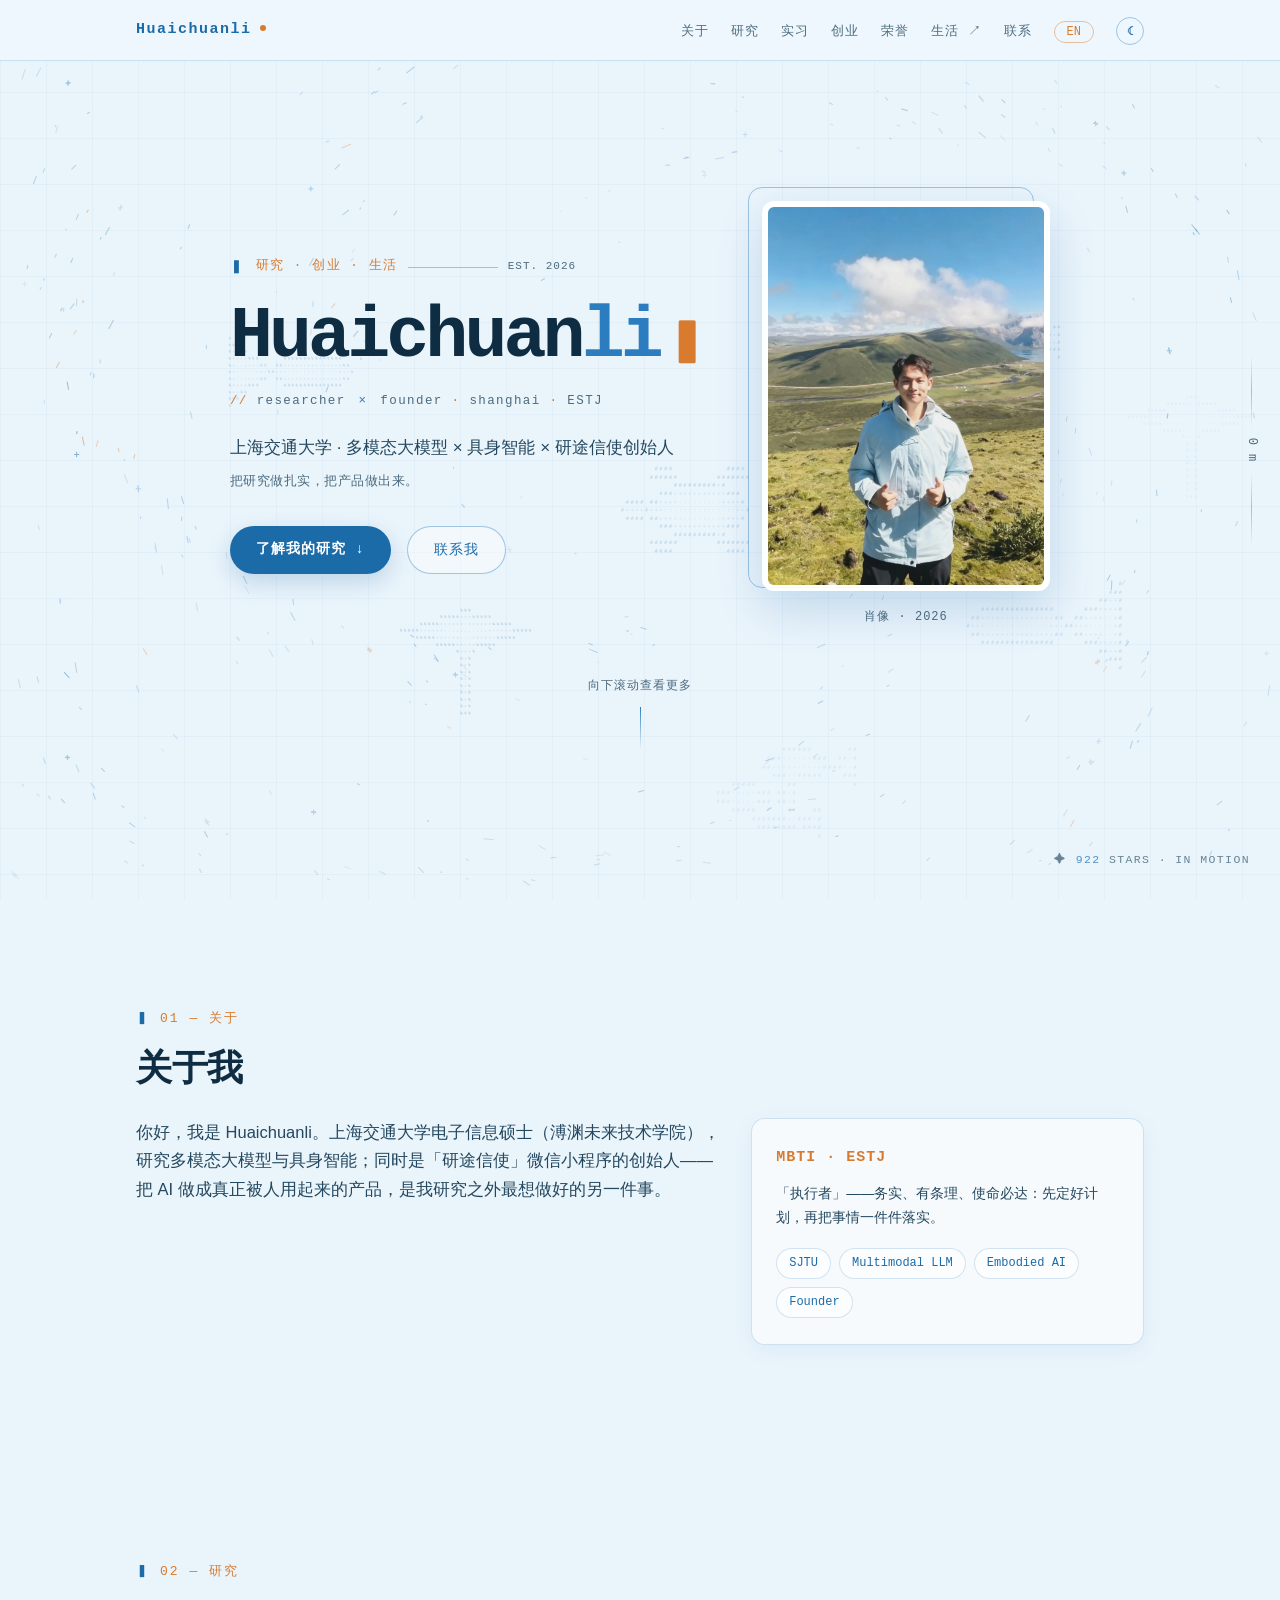
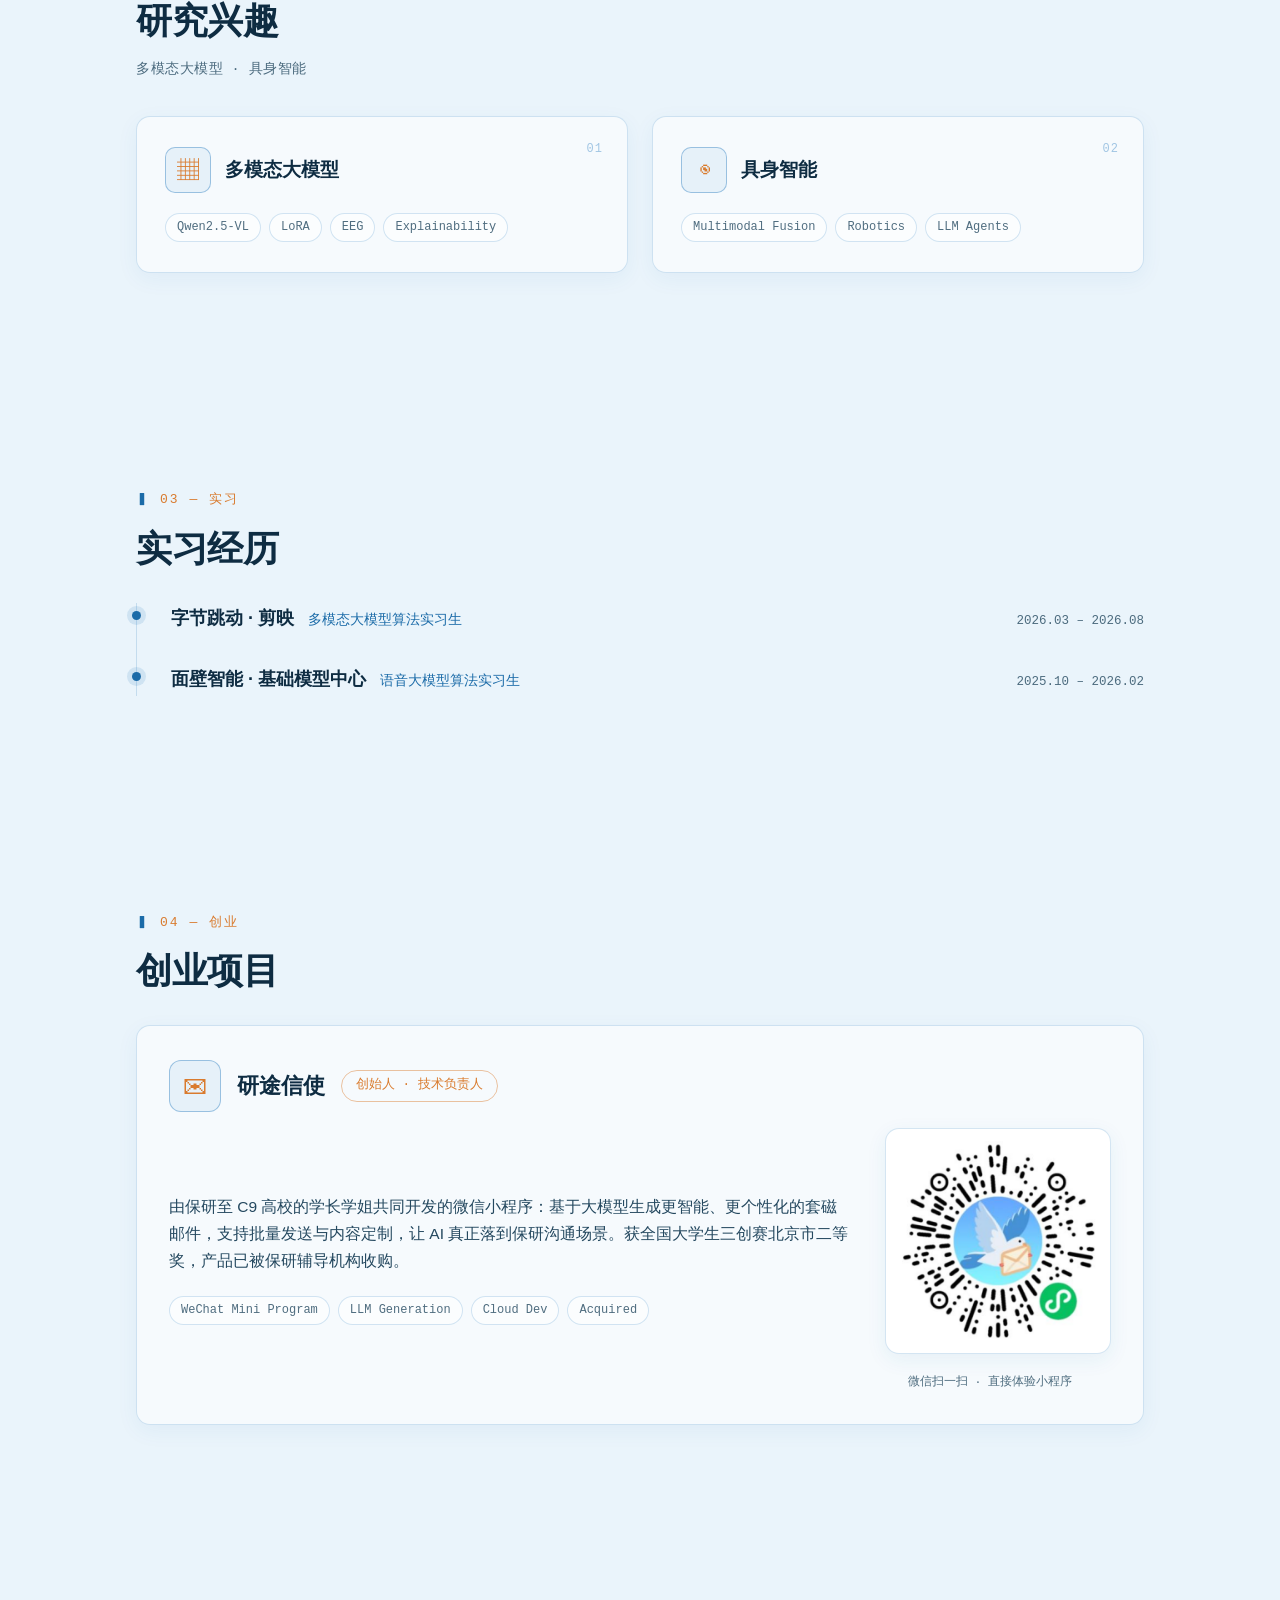
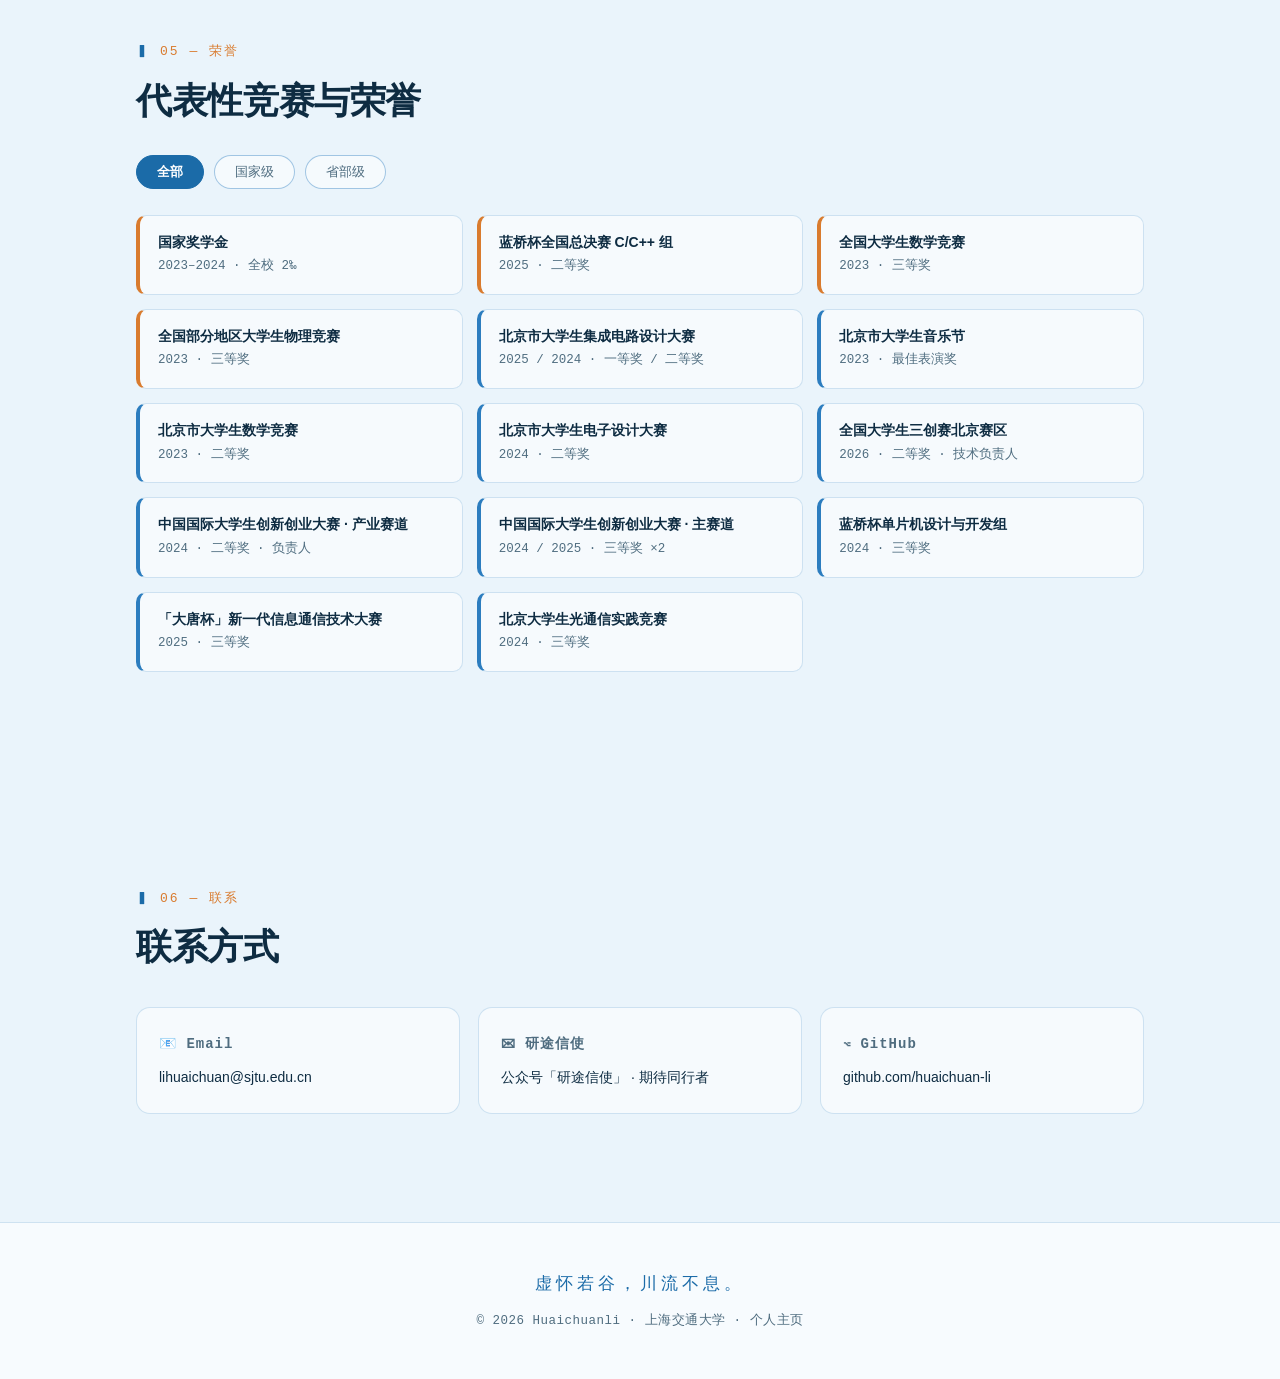
==== index.html @ 678f2fcc "研究兴趣精简、加入研途信使小程序码、移除校三好学生" ====
<!DOCTYPE html>
<html lang="zh-CN">
<head>
<meta charset="UTF-8">
<meta name="viewport" content="width=device-width, initial-scale=1.0">
<title>Huaichuanli · 个人主页</title>
<meta name="description" content="Huaichuanli · 上海交通大学多模态大模型方向研究生 · 具身智能 · 「研途信使」创始人">
<link rel="icon" href="assets/favicon.svg" type="image/svg+xml">
<meta property="og:type" content="profile">
<meta property="og:title" content="Huaichuanli · Personal Homepage">
<meta property="og:description" content="SJTU · Multimodal LLM × Embodied Intelligence × Founder of Yantu Messenger">
<meta property="og:image" content="https://huaichuan-li.github.io/assets/portrait.jpg">
<meta name="theme-color" content="#EAF4FB" id="themeColor">
<link rel="stylesheet" href="css/style.css">
<script>
document.documentElement.classList.add("js");
/* 兜底：若动画脚本 3s 内未就绪，解除隐藏，保证内容始终可达 */
setTimeout(function () {
  if (!window.__SIGNAL_DEEP_READY) document.documentElement.classList.remove("js");
}, 3000);
</script>
</head>
<body class="sea">
<script>try{if(localStorage.getItem("lemon-sky")==="abyss"){document.body.classList.add("abyss");var m=document.getElementById("themeColor");if(m)m.content="#081624";}}catch(e){}</script>

<a class="skip-link" href="#main"><span class="zh">跳到主内容</span><span class="en">Skip to content</span></a>
<div class="sea-bg" aria-hidden="true"></div>
<div class="depth-meter" id="depthMeter" aria-hidden="true"><span class="dm-line"></span><span class="dm-val" id="depthVal">0 m</span><span class="dm-line"></span></div>

<nav class="nav" id="nav">
  <div class="nav-inner">
    <a href="#hero" class="nav-logo">Huaichuanli<span class="nav-dot"></span></a>
    <button class="nav-burger" id="navBurger" aria-label="菜单" aria-controls="navLinks" aria-expanded="false"><span></span><span></span><span></span></button>
    <ul class="nav-links" id="navLinks">
      <li><a href="#about"><span class="zh">关于</span><span class="en">about</span></a></li>
      <li><a href="#research"><span class="zh">研究</span><span class="en">research</span></a></li>
      <li><a href="#intern"><span class="zh">实习</span><span class="en">intern</span></a></li>
      <li><a href="#venture"><span class="zh">创业</span><span class="en">venture</span></a></li>
      <li><a href="#honors"><span class="zh">荣誉</span><span class="en">honors</span></a></li>
      <li><a href="life.html"><span class="zh">生活 ↗</span><span class="en">life ↗</span></a></li>
      <li><a href="#contact"><span class="zh">联系</span><span class="en">contact</span></a></li>
      <li><button class="lang-toggle" id="langToggle" aria-label="Switch to English" aria-pressed="false">EN</button></li>
      <li><button class="sky-toggle" id="skyToggle" aria-label="切换深色模式" aria-pressed="false">☾</button></li>
    </ul>
  </div>
</nav>

<header class="hero" id="hero">
  <div class="container hero-grid">
    <div class="hero-text">
      <p class="hero-label reveal"><span class="hl-mark">▍</span><span class="zh">研究 · 创业 · 生活</span><span class="en">Research · Venture · Life</span><span class="hl-rule"></span><span class="hl-id">EST. 2026</span></p>

      <h1 class="hero-name" aria-label="Huaichuanli">
        <span class="hn-ch" style="--i:0" aria-hidden="true">H</span><span class="hn-ch" style="--i:1" aria-hidden="true">u</span><span class="hn-ch" style="--i:2" aria-hidden="true">a</span><span class="hn-ch" style="--i:3" aria-hidden="true">i</span><span class="hn-ch" style="--i:4" aria-hidden="true">c</span><span class="hn-ch" style="--i:5" aria-hidden="true">h</span><span class="hn-ch" style="--i:6" aria-hidden="true">u</span><span class="hn-ch" style="--i:7" aria-hidden="true">a</span><span class="hn-ch" style="--i:8" aria-hidden="true">n</span><span class="hn-ch hn-accent" style="--i:9" aria-hidden="true">l</span><span class="hn-ch hn-accent" style="--i:10" aria-hidden="true">i</span><span class="hn-cursor" aria-hidden="true">▍</span>
      </h1>

      <p class="hero-slug reveal"><span class="slug-sym">//</span> researcher <span class="slug-x">×</span> founder <span class="slug-sym">·</span> shanghai <span class="slug-sym">·</span> ESTJ</p>
      <p class="hero-tagline reveal"><span class="zh">上海交通大学 · 多模态大模型 × 具身智能 × 研途信使创始人</span><span class="en">SJTU · Multimodal LLM × Embodied Intelligence × Founder of Yantu Messenger</span></p>
      <p class="hero-note reveal"><span class="zh">把研究做扎实，把产品做出来。</span><span class="en">Ground the research, ship the products.</span></p>
      <div class="hero-cta reveal">
        <a href="#research" class="btn btn-solid"><span class="zh">了解我的研究 ↓</span><span class="en">Explore my research ↓</span></a>
        <a href="#contact" class="btn btn-ghost"><span class="zh">联系我</span><span class="en">Contact</span></a>
      </div>
    </div>
    <figure class="hero-portrait reveal">
      <picture>
        <source srcset="assets/portrait.webp" type="image/webp">
        <img src="assets/portrait.jpg" alt="Huaichuanli 的户外肖像" class="portrait-img" width="330" height="452" fetchpriority="high" decoding="async">
      </picture>
      <figcaption class="portrait-caption reveal"><span class="zh">肖像 · 2026</span><span class="en">Portrait · 2026</span></figcaption>
    </figure>
  </div>
  <div class="hero-scroll"><span class="zh">向下滚动查看更多</span><span class="en">Scroll to explore</span><i></i></div>
  <div class="star-legend" aria-hidden="true">✦ <b id="starCount">—</b> STARS · IN MOTION</div>
</header>

<main id="main" tabindex="-1">

<section class="section" id="about">
  <div class="container">
    <p class="section-label reveal">01 — <span class="zh">关于</span><span class="en">ABOUT</span></p>
    <h2 class="section-title reveal"><span class="zh">关于我</span><span class="en">About Me</span></h2>
    <div class="about-grid">
      <div class="about-text reveal">
        <p><span class="zh">你好，我是 Huaichuanli。上海交通大学电子信息硕士（溥渊未来技术学院），研究多模态大模型与具身智能；同时是「研途信使」微信小程序的创始人——把 AI 做成真正被人用起来的产品，是我研究之外最想做好的另一件事。</span><span class="en">Hello, I'm Huaichuanli. A master's student in Electronic Information at SJTU (Polaris Future Technology College), researching multimodal LLMs and embodied intelligence. I also founded the "Yantu Messenger" WeChat mini program — turning AI into products people actually use is what I care about most beyond research.</span></p>
      </div>
      <aside class="about-card reveal">
        <h4>MBTI · ESTJ</h4>
        <p><span class="zh">「执行者」——务实、有条理、使命必达：先定好计划，再把事情一件件落实。</span><span class="en">"The Executive" — pragmatic, organized, mission-driven: set the plan, then follow it through.</span></p>
        <div class="about-tags"><span>SJTU</span><span>Multimodal LLM</span><span>Embodied AI</span><span>Founder</span></div>
      </aside>
    </div>
  </div>
</section>

<section class="section" id="research">
  <div class="container">
    <p class="section-label reveal">02 — <span class="zh">研究</span><span class="en">RESEARCH</span></p>
    <h2 class="section-title reveal"><span class="zh">研究兴趣</span><span class="en">Research Interests</span></h2>
    <p class="section-sub reveal"><span class="zh">多模态大模型 · 具身智能</span><span class="en">Multimodal LLMs · Embodied Intelligence</span></p>
    <div class="route-grid">

      <article class="route-card reveal">
        <div class="route-head">
          <span class="route-glyph">▦</span>
          <h3><span class="zh">多模态大模型</span><span class="en">Multimodal LLM</span></h3>
        </div>
        <div class="route-tags"><span>Qwen2.5-VL</span><span>LoRA</span><span>EEG</span><span>Explainability</span></div>
      </article>

      <article class="route-card reveal">
        <div class="route-head">
          <span class="route-glyph">◉</span>
          <h3><span class="zh">具身智能</span><span class="en">Embodied Intelligence</span></h3>
        </div>
        <div class="route-tags"><span>Multimodal Fusion</span><span>Robotics</span><span>LLM Agents</span></div>
      </article>

    </div>
  </div>
</section>

<section class="section" id="intern">
  <div class="container">
    <p class="section-label reveal">03 — <span class="zh">实习</span><span class="en">INTERNSHIPS</span></p>
    <h2 class="section-title reveal"><span class="zh">实习经历</span><span class="en">Internships</span></h2>
    <div class="log-list">

      <article class="log-item reveal">
        <div class="log-head">
          <h3><span class="zh">字节跳动 · 剪映</span><span class="en">ByteDance · CapCut</span></h3>
          <span class="log-role"><span class="zh">多模态大模型算法实习生</span><span class="en">Multimodal LLM Algorithm Intern</span></span>
          <span class="log-time">2026.03 – 2026.08</span>
        </div>
      </article>

      <article class="log-item reveal">
        <div class="log-head">
          <h3><span class="zh">面壁智能 · 基础模型中心</span><span class="en">Modelbest · Foundation Model Center</span></h3>
          <span class="log-role"><span class="zh">语音大模型算法实习生</span><span class="en">Speech LLM Algorithm Intern</span></span>
          <span class="log-time">2025.10 – 2026.02</span>
        </div>
      </article>

    </div>
  </div>
</section>

<section class="section" id="venture">
  <div class="container">
    <p class="section-label reveal">04 — <span class="zh">创业</span><span class="en">VENTURE</span></p>
    <h2 class="section-title reveal"><span class="zh">创业项目</span><span class="en">Startup Project</span></h2>
    <article class="venture-card reveal">
      <div class="venture-head">
        <span class="venture-glyph">✉</span>
        <h3><span class="zh">研途信使</span><span class="en">Yantu Messenger</span></h3>
        <span class="venture-badge"><span class="zh">创始人 · 技术负责人</span><span class="en">Founder · Tech Lead</span></span>
      </div>
      <div class="venture-body">
        <div class="venture-copy">
          <p><span class="zh">由保研至 C9 高校的学长学姐共同开发的微信小程序：基于大模型生成更智能、更个性化的套磁邮件，支持批量发送与内容定制，让 AI 真正落到保研沟通场景。获全国大学生三创赛北京市二等奖，产品已被保研辅导机构收购。</span><span class="en">A WeChat mini program built with seniors admitted to C9 universities: LLM-powered, personalized outreach emails with bulk sending and customization — AI landing squarely in the grad-school-admission scenario. National "Three Creations" Competition Beijing Second Prize; the product has been acquired by a graduate-admission consulting company.</span></p>
          <div class="venture-tags"><span>WeChat Mini Program</span><span>LLM Generation</span><span>Cloud Dev</span><span>Acquired</span></div>
        </div>
        <figure class="venture-qr">
          <div class="qr-frame">
            <picture>
              <source srcset="assets/yantu-miniapp-qr.webp" type="image/webp">
              <img src="assets/yantu-miniapp-qr.png" alt="研途信使微信小程序码，用微信扫一扫打开" width="240" height="240" loading="lazy" decoding="async">
            </picture>
          </div>
          <figcaption><span class="zh">微信扫一扫 · 直接体验小程序</span><span class="en">Scan in WeChat to open the mini program</span></figcaption>
        </figure>
      </div>
    </article>
  </div>
</section>

<section class="section" id="honors">
  <div class="container">
    <p class="section-label reveal">05 — <span class="zh">荣誉</span><span class="en">HONORS</span></p>
    <h2 class="section-title reveal"><span class="zh">代表性竞赛与荣誉</span><span class="en">Selected Awards &amp; Honors</span></h2>
    <div class="filter-bar reveal" id="awardFilter">
      <button class="filter-btn active" data-filter="all" aria-pressed="true"><span class="zh">全部</span><span class="en">All</span></button>
      <button class="filter-btn" data-filter="national" aria-pressed="false"><span class="zh">国家级</span><span class="en">National</span></button>
      <button class="filter-btn" data-filter="provincial" aria-pressed="false"><span class="zh">省部级</span><span class="en">Provincial</span></button>
    </div>
    <div class="awards-grid" id="awardsGrid">
      <div class="award award-national reveal"><h4><span class="zh">国家奖学金</span><span class="en">National Scholarship</span></h4><p>2023–2024 · <span class="zh">全校 2‰</span><span class="en">Top 0.2%</span></p></div>
      <div class="award award-national reveal"><h4><span class="zh">蓝桥杯全国总决赛 C/C++ 组</span><span class="en">Lanqiao Cup National Finals C/C++</span></h4><p>2025 · <span class="zh">二等奖</span><span class="en">2nd Prize</span></p></div>
      <div class="award award-national reveal"><h4><span class="zh">全国大学生数学竞赛</span><span class="en">National Mathematics Competition</span></h4><p>2023 · <span class="zh">三等奖</span><span class="en">3rd Prize</span></p></div>
      <div class="award award-national reveal"><h4><span class="zh">全国部分地区大学生物理竞赛</span><span class="en">Regional Physics Competition</span></h4><p>2023 · <span class="zh">三等奖</span><span class="en">3rd Prize</span></p></div>
      <div class="award award-provincial reveal"><h4><span class="zh">北京市大学生集成电路设计大赛</span><span class="en">Beijing IC Design Contest</span></h4><p>2025 / 2024 · <span class="zh">一等奖 / 二等奖</span><span class="en">1st / 2nd Prize</span></p></div>
      <div class="award award-provincial reveal"><h4><span class="zh">北京市大学生音乐节</span><span class="en">Beijing College Music Festival</span></h4><p>2023 · <span class="zh">最佳表演奖</span><span class="en">Best Performance</span></p></div>
      <div class="award award-provincial reveal"><h4><span class="zh">北京市大学生数学竞赛</span><span class="en">Beijing Mathematics Competition</span></h4><p>2023 · <span class="zh">二等奖</span><span class="en">2nd Prize</span></p></div>
      <div class="award award-provincial reveal"><h4><span class="zh">北京市大学生电子设计大赛</span><span class="en">Beijing Electronic Design Contest</span></h4><p>2024 · <span class="zh">二等奖</span><span class="en">2nd Prize</span></p></div>
      <div class="award award-provincial reveal"><h4><span class="zh">全国大学生三创赛北京赛区</span><span class="en">"Three Creations" Competition Beijing</span></h4><p>2026 · <span class="zh">二等奖 · 技术负责人</span><span class="en">2nd Prize · Tech Lead</span></p></div>
      <div class="award award-provincial reveal"><h4><span class="zh">中国国际大学生创新创业大赛 · 产业赛道</span><span class="en">Intl. Innovation Competition · Industry Track</span></h4><p>2024 · <span class="zh">二等奖 · 负责人</span><span class="en">2nd Prize · Lead</span></p></div>
      <div class="award award-provincial reveal"><h4><span class="zh">中国国际大学生创新创业大赛 · 主赛道</span><span class="en">Intl. Innovation Competition · Main Track</span></h4><p>2024 / 2025 · <span class="zh">三等奖 ×2</span><span class="en">3rd Prize ×2</span></p></div>
      <div class="award award-provincial reveal"><h4><span class="zh">蓝桥杯单片机设计与开发组</span><span class="en">Lanqiao Cup MCU Development</span></h4><p>2024 · <span class="zh">三等奖</span><span class="en">3rd Prize</span></p></div>
      <div class="award award-provincial reveal"><h4><span class="zh">「大唐杯」新一代信息通信技术大赛</span><span class="en">"Datang Cup" ICT Contest</span></h4><p>2025 · <span class="zh">三等奖</span><span class="en">3rd Prize</span></p></div>
      <div class="award award-provincial reveal"><h4><span class="zh">北京大学生光通信实践竞赛</span><span class="en">Beijing Optical Communication Contest</span></h4><p>2024 · <span class="zh">三等奖</span><span class="en">3rd Prize</span></p></div>
    </div>
  </div>
</section>

<section class="section contact" id="contact">
  <div class="container">
    <p class="section-label reveal">06 — <span class="zh">联系</span><span class="en">CONTACT</span></p>
    <h2 class="section-title reveal"><span class="zh">联系方式</span><span class="en">Get in Touch</span></h2>
    <div class="contact-grid">
      <a class="contact-card reveal" href="mailto:lihuaichuan@sjtu.edu.cn"><h4>📧 Email</h4><p>lihuaichuan@sjtu.edu.cn</p></a>
      <div class="contact-card reveal"><h4>✉ <span class="zh">研途信使</span><span class="en">Yantu Messenger</span></h4><p><span class="zh">公众号「研途信使」 · 期待同行者</span><span class="en">Official account · join the journey</span></p></div>
      <a class="contact-card reveal" href="https://github.com/huaichuan-li" target="_blank" rel="noopener"><h4>⌥ GitHub</h4><p>github.com/huaichuan-li</p></a>
    </div>
  </div>
</section>

</main>

<footer class="footer">
  <p class="footer-quote"><span class="zh">虚怀若谷，川流不息。</span><span class="en">Stay humble, keep flowing.</span></p>
  <p class="footer-meta">© 2026 Huaichuanli · <span class="zh">上海交通大学</span><span class="en">Shanghai Jiao Tong University</span> · <span class="zh">个人主页</span><span class="en">Personal Homepage</span></p>
</footer>

<script defer src="js/creatures.js"></script>
<script defer src="js/cosmos.js"></script>
<script defer src="js/sea.js"></script>
<script defer src="js/main.js"></script>
</body>
</html>
---- css/style.css ----
/* ============ SIGNAL DEEP · 浅蓝观测站 ============ */
:root {
  --bg-top: #EAF4FB;
  --bg-base: #E4F1FA;
  --bg-abyss: #CFE5F5;
  --teal: #2C7DBF;          /* 主蓝 */
  --blue: #1B6BA8;          /* 深蓝 */
  --mint: #3E8FC7;          /* 次蓝 */
  --foam: #0E2C42;          /* 标题墨蓝 */
  --ink: #24485F;           /* 正文 */
  --muted: rgba(36, 72, 95, .80);   /* 5.00:1 on #E4F1FA · WCAG AA */
  --line: rgba(44, 125, 191, .20);
  --line-strong: rgba(44, 125, 191, .42);
  --amber: #D97B2E;         /* 暖橙点缀 */
  --card: rgba(255, 255, 255, .58);
  --radius: 14px;
  --mono: ui-monospace, "SF Mono", SFMono-Regular, Menlo, Consolas, "Courier New", monospace;
}
* { margin: 0; padding: 0; box-sizing: border-box; }
html { scroll-behavior: smooth; }
/* 键盘焦点：AA 2.4.7，仅键盘操作显示，不干扰鼠标点击 */
:focus-visible {
  outline: 3px solid var(--blue);   /* 4.92:1 浅海 / 高对比深空，满足非文本 3:1 */
  outline-offset: 3px;
  border-radius: 3px;
}
/* 跳转到主内容：AA 2.4.1 */
.skip-link {
  position: fixed; left: 14px; top: -80px; z-index: 200;
  background: var(--blue); color: #fff; font-family: var(--mono); font-size: 13px;
  padding: 10px 18px; border-radius: 0 0 8px 8px; transition: top .2s ease;
}
.skip-link:focus { top: 0; }
/* skip link 落入的容器本身不需要焦点环，避免整页出现巨型描边 */
main:focus { outline: none; }
@media (prefers-reduced-motion: reduce) { .skip-link { transition: none; } }
body {
  font-family: -apple-system, "PingFang SC", "Hiragino Sans GB", "Microsoft YaHei", "Segoe UI", sans-serif;
  background: var(--bg-base);
  color: var(--ink);
  line-height: 1.75;
  -webkit-font-smoothing: antialiased;
  overflow-x: hidden;
}
/* 工程图纸细网格，随滚动由 JS 改变底色，网格保持 */
body.sea {
  background-image:
    linear-gradient(rgba(44, 125, 191, .045) 1px, transparent 1px),
    linear-gradient(90deg, rgba(44, 125, 191, .045) 1px, transparent 1px);
  background-size: 46px 46px;
  background-attachment: fixed;
}
img { max-width: 100%; }
a { color: inherit; text-decoration: none; }
::selection { background: rgba(44, 125, 191, .22); color: var(--foam); }
.container { max-width: 1060px; margin: 0 auto; padding: 0 26px; }

/* ---- 深空模式：夜蓝底 + 亮色星轨（默认仍为浅海浅蓝） ---- */
body.abyss {
  --bg-top: #0A1A2A; --bg-base: #081624; --bg-abyss: #040F1C;
  --teal: #63B6E8; --blue: #8CCBEE; --mint: #5FA8D8;
  --foam: #E4F1FA; --ink: #B8D6EA; --muted: rgba(184, 214, 234, .64);
  --line: rgba(120, 190, 235, .20); --line-strong: rgba(120, 190, 235, .44);
  --card: rgba(18, 42, 64, .56);
  --amber: #E8A45C;
  color: var(--ink);
}
body.abyss.sea {
  background-image:
    linear-gradient(rgba(140, 203, 238, .055) 1px, transparent 1px),
    linear-gradient(90deg, rgba(140, 203, 238, .055) 1px, transparent 1px);
}
body.abyss .nav { background: rgba(8, 22, 36, .82); }
body.abyss .footer { background: rgba(8, 22, 36, .66); }
body.abyss .btn-solid, body.abyss .filter-btn.active { color: #071523; }
body.abyss .btn-ghost,
body.abyss .about-tags span, body.abyss .route-tags span, body.abyss .venture-tags span,
body.abyss .filter-btn { background: rgba(255, 255, 255, .05); }
body.abyss .filter-btn:hover, body.abyss .btn-ghost:hover { background: rgba(140, 203, 238, .12); }
body.abyss .contact-card:hover { background: rgba(255, 255, 255, .09); }
body.abyss .lang-toggle, body.abyss .venture-badge { border-color: rgba(232, 164, 92, .5); }
body.abyss .lang-toggle:hover { background: rgba(232, 164, 92, .12); }
body.abyss .portrait-img { border-color: rgba(226, 241, 251, .86); box-shadow: 0 18px 46px rgba(0, 0, 0, .45); }
body.abyss .about-card, body.abyss .route-card, body.abyss .venture-card,
body.abyss .award, body.abyss .contact-card { box-shadow: 0 8px 26px rgba(0, 0, 0, .24); }
@media (max-width: 640px) {
  body.abyss .nav-links { background: #0B1E30; }
}

/* ---- 双语切换 ---- */
body.en .zh { display: none !important; }
body:not(.en) .en { display: none !important; }

/* ---- 星图 + 深海画布（两层叠放：星图在下，生物在上） ---- */
.sea-bg { position: fixed; inset: 0; z-index: 0; pointer-events: none; overflow: hidden; }
.sea-bg canvas { position: absolute; inset: 0; display: block; }
.cosmos-canvas { z-index: 0; }
.sea-bg > canvas:not(.cosmos-canvas) { z-index: 1; }
nav, header, main, footer { position: relative; z-index: 1; }

.depth-meter {
  position: fixed; right: 18px; top: 50%; transform: translateY(-50%);
  z-index: 90; display: flex; flex-direction: column; align-items: center; gap: 10px;
  font-family: var(--mono); pointer-events: none;
}
.dm-line { width: 1px; height: 72px; background: linear-gradient(to bottom, transparent, var(--line-strong), transparent); }
.dm-val { font-size: 12px; color: var(--muted); letter-spacing: 1px; writing-mode: vertical-rl; text-orientation: mixed; }
@media (max-width: 900px) { .depth-meter { display: none; } }

/* ---- 导航 ---- */
.nav {
  position: fixed; top: 0; left: 0; right: 0; z-index: 100;
  background: rgba(240, 248, 253, .82);
  backdrop-filter: blur(14px) saturate(1.2); -webkit-backdrop-filter: blur(14px) saturate(1.2);
  border-bottom: 1px solid var(--line);
}
.nav-inner {
  max-width: 1060px; margin: 0 auto; padding: 0 26px;
  height: 60px; display: flex; align-items: center; justify-content: space-between;
}
.nav-logo {
  font-family: var(--mono); font-size: 15px; font-weight: 700; letter-spacing: 1.5px;
  color: var(--blue);
}
.nav-dot {
  display: inline-block; width: 6px; height: 6px; border-radius: 50%;
  background: var(--amber); margin-left: 8px; vertical-align: 2px;
  animation: pulse 2.4s ease-in-out infinite;
}
@keyframes pulse { 50% { opacity: .3; transform: scale(.75); } }
.nav-links { list-style: none; display: flex; align-items: center; gap: 22px; }
.nav-links a {
  font-family: var(--mono); font-size: 13px; color: var(--muted);
  letter-spacing: 1px; transition: color .2s;
}
.nav-links a:hover { color: var(--blue); }
.nav-links a.active { color: var(--amber); }
.nav-links a.active::after { content: " ·"; }
.lang-toggle {
  font-family: var(--mono); font-size: 12px; color: var(--amber);
  background: transparent; border: 1px solid rgba(217, 123, 46, .45);
  border-radius: 999px; padding: 3px 12px; cursor: pointer; transition: all .2s;
}
.lang-toggle:hover { background: rgba(217, 123, 46, .10); }
.sky-toggle {
  font-family: var(--mono); font-size: 14px; line-height: 1;
  color: var(--blue); background: transparent;
  border: 1px solid var(--line-strong); border-radius: 999px;
  width: 28px; height: 28px; padding: 0; cursor: pointer;
  display: inline-flex; align-items: center; justify-content: center;
  transition: background .25s, transform .35s;
}
.sky-toggle:hover { background: rgba(44, 125, 191, .12); transform: rotate(28deg); }
.nav-burger { display: none; background: none; border: none; cursor: pointer; width: 26px; height: 20px; position: relative; }
.nav-burger span { position: absolute; left: 0; right: 0; height: 2px; background: var(--blue); transition: all .25s; }
.nav-burger span:nth-child(1) { top: 0; }
.nav-burger span:nth-child(2) { top: 9px; }
.nav-burger span:nth-child(3) { top: 18px; }
.nav-burger.open span:nth-child(1) { top: 9px; transform: rotate(45deg); }
.nav-burger.open span:nth-child(2) { opacity: 0; }
.nav-burger.open span:nth-child(3) { top: 9px; transform: rotate(-45deg); }

/* ---- Hero ---- */
.hero {
  min-height: 100vh;
  display: flex; flex-direction: column; justify-content: center;
  padding: 110px 0 60px; position: relative;
}
.hero-grid { display: flex; align-items: center; gap: 56px; }
.hero-text { flex: 1.2; min-width: 0; }
.hero-label {
  display: flex; align-items: center; gap: 10px;
  font-family: var(--mono); font-size: 12.5px; color: var(--amber);
  letter-spacing: 1.6px; margin-bottom: 20px;
}
.hl-mark { color: var(--blue); font-size: 14px; }
.hl-rule { flex: 0 1 90px; height: 1px; background: var(--line-strong); }
.hl-id { font-size: 11px; color: var(--muted); letter-spacing: 1px; }

.hero-name {
  display: flex; align-items: baseline; flex-wrap: nowrap;
  font-family: var(--mono);
  font-size: clamp(30px, 5.6vw, 74px);
  font-weight: 700; line-height: 1.06; color: var(--foam);
  letter-spacing: -.055em;
  white-space: nowrap;
}
.hn-ch {
  display: inline-block;
  animation: chIn .62s cubic-bezier(.2, .75, .3, 1) backwards;
  animation-delay: calc(.14s + var(--i) * .052s);
}
.hn-accent { color: var(--teal); }
.hn-cursor {
  color: var(--amber); font-size: .62em; margin-left: .14em;
  animation: blink 1.15s steps(2, start) infinite;
}
@keyframes chIn {
  from { opacity: 0; transform: translateY(22px) rotate(5deg); }
  to { opacity: 1; transform: none; }
}
@keyframes blink { 50% { opacity: 0; } }

.hero-slug {
  margin-top: 16px; font-family: var(--mono); font-size: 12.5px;
  letter-spacing: 1.4px; color: var(--muted);
}
.slug-sym { color: var(--amber); }
.slug-x { color: var(--teal); padding: 0 4px; }
.hero-tagline { margin-top: 20px; font-size: 17px; color: var(--ink); max-width: 30em; }
.hero-note { margin-top: 8px; font-family: var(--mono); font-size: 13px; color: var(--muted); letter-spacing: .5px; }
.hero-cta { margin-top: 32px; display: flex; gap: 16px; flex-wrap: wrap; position: relative; z-index: 1; }
.btn {
  display: inline-block; font-family: var(--mono); font-size: 14px;
  padding: 11px 26px; border-radius: 999px; letter-spacing: 1px;
  transition: all .25s; cursor: pointer;
}
.btn-solid { background: var(--blue); color: #fff; font-weight: 600; box-shadow: 0 8px 22px rgba(27, 107, 168, .22); }
.btn-solid:hover { background: var(--teal); box-shadow: 0 12px 28px rgba(27, 107, 168, .3); transform: translateY(-2px); }
.btn-ghost { border: 1px solid var(--line-strong); color: var(--blue); background: rgba(255, 255, 255, .4); }
.btn-ghost:hover { background: rgba(44, 125, 191, .10); }

.hero-portrait { flex: 0 0 auto; text-align: center; position: relative; }
.hero-portrait picture { display: block; }
.hero-portrait::before {
  content: ""; position: absolute; left: -14px; top: -14px; right: 16px; bottom: 40px;
  border: 1px solid var(--line-strong); border-radius: 14px; z-index: 0;
}
.portrait-img {
  position: relative; z-index: 1;
  display: block; width: 288px; height: auto;
  border-radius: 12px;
  border: 6px solid rgba(255, 255, 255, .92);
  box-shadow: 0 18px 46px rgba(27, 107, 168, .20);
}
.portrait-caption { position: relative; z-index: 1; margin-top: 16px; font-family: var(--mono); font-size: 12px; color: var(--muted); letter-spacing: 1px; }

.hero-scroll {
  position: static;
  width: max-content; max-width: 100%; margin: 48px auto 0;
  font-family: var(--mono); font-size: 12px; color: var(--muted);
  text-align: center; letter-spacing: 1px;
  white-space: nowrap; pointer-events: none;
}
.hero-scroll i {
  display: block; width: 1px; height: 42px; margin: 10px auto 0;
  background: linear-gradient(to bottom, var(--teal), transparent);
  animation: drip 2.2s ease-in-out infinite;
}
@keyframes drip {
  0% { transform: scaleY(0); transform-origin: top; }
  55% { transform: scaleY(1); transform-origin: top; }
  100% { transform: scaleY(1); transform-origin: top; opacity: 0; }
}
.star-legend {
  position: absolute; right: 30px; bottom: 30px;
  font-family: var(--mono); font-size: 11.5px; color: var(--muted);
  letter-spacing: 1.4px; opacity: .82;
}
.star-legend b { color: var(--teal); font-weight: 500; }
@media (max-width: 900px) { .star-legend { display: none; } }

/* ---- 版块通用 ---- */
.section { padding: 108px 0; }
.section-label {
  font-family: var(--mono); font-size: 13px; color: var(--amber);
  letter-spacing: 2px; margin-bottom: 14px;
}
.section-label::before { content: "▍"; color: var(--blue); margin-right: 9px; }
.section-title {
  font-size: clamp(26px, 3.4vw, 36px); font-weight: 700; color: var(--foam);
  line-height: 1.3; margin-bottom: 14px; letter-spacing: -.01em;
}
.section-sub { font-family: var(--mono); font-size: 13.5px; color: var(--muted); margin-bottom: 34px; letter-spacing: .5px; }

/* ---- 关于 ---- */
.about-grid { display: grid; grid-template-columns: 1.5fr 1fr; gap: 26px; margin-top: 26px; }
.about-text p { font-size: 16.5px; color: var(--ink); }
.about-card {
  background: var(--card); border: 1px solid var(--line); border-radius: var(--radius);
  padding: 26px 24px; box-shadow: 0 6px 22px rgba(27, 107, 168, .06);
}
.about-card h4 { font-family: var(--mono); font-size: 15px; color: var(--amber); margin-bottom: 10px; letter-spacing: 1px; }
.about-card p { font-size: 14px; color: var(--ink); }
.about-tags { display: flex; flex-wrap: wrap; gap: 8px; margin-top: 18px; }
.about-tags span {
  font-family: var(--mono); font-size: 12px; color: var(--blue);
  border: 1px solid var(--line); border-radius: 999px; padding: 4px 12px;
  background: rgba(255, 255, 255, .5);
}

/* ---- 研究 ---- */
.route-grid { display: grid; grid-template-columns: 1fr 1fr; gap: 24px; margin-top: 30px; counter-reset: route; }
.route-card {
  position: relative; counter-increment: route;
  background: var(--card); border: 1px solid var(--line); border-radius: var(--radius);
  padding: 30px 28px; transition: border-color .25s, transform .25s, box-shadow .25s;
  box-shadow: 0 6px 22px rgba(27, 107, 168, .06);
}
.route-card::after {
  content: "0" counter(route); position: absolute; top: 22px; right: 24px;
  font-family: var(--mono); font-size: 12px; color: var(--line-strong); letter-spacing: 1px;
}
.route-card:hover { border-color: var(--line-strong); transform: translateY(-4px); box-shadow: 0 16px 34px rgba(27, 107, 168, .13); }
.route-head { display: flex; align-items: center; gap: 14px; margin-bottom: 0; }
.route-glyph {
  font-size: 22px; color: var(--amber); width: 46px; height: 46px;
  background: rgba(44, 125, 191, .08);
  border: 1px solid var(--line-strong); border-radius: 10px;
  display: flex; align-items: center; justify-content: center; flex-shrink: 0;
}
.route-head h3 { font-size: 19px; color: var(--foam); font-weight: 700; padding-right: 30px; }
.route-card p { font-size: 14.5px; color: var(--ink); }
.route-tags { display: flex; flex-wrap: wrap; gap: 8px; margin-top: 20px; }
.route-tags span {
  font-family: var(--mono); font-size: 12px; color: var(--muted);
  border: 1px solid var(--line); border-radius: 999px; padding: 3px 11px;
  background: rgba(255, 255, 255, .5);
}

/* ---- 实习 ---- */
.log-list { margin-top: 30px; border-left: 1px solid var(--line); padding-left: 34px; display: grid; gap: 30px; }
.log-item { position: relative; }
.log-item::before {
  content: ""; position: absolute; left: -39px; top: 8px;
  width: 9px; height: 9px; border-radius: 50%;
  background: var(--blue); box-shadow: 0 0 0 5px rgba(44, 125, 191, .14);
}
.log-head { display: flex; align-items: baseline; gap: 14px; flex-wrap: wrap; margin-bottom: 0; }
.log-head h3 { font-size: 18px; color: var(--foam); font-weight: 700; }
.log-role { font-size: 13.5px; color: var(--blue); }
.log-time { font-family: var(--mono); font-size: 12.5px; color: var(--muted); margin-left: auto; }
.log-item p { font-size: 15px; color: var(--ink); max-width: 46em; }

/* ---- 创业 ---- */
.venture-card {
  background: var(--card); border: 1px solid var(--line); border-radius: var(--radius);
  padding: 34px 32px; margin-top: 30px; transition: border-color .25s, box-shadow .25s;
  box-shadow: 0 6px 22px rgba(27, 107, 168, .06);
}
.venture-card:hover { border-color: var(--line-strong); box-shadow: 0 16px 34px rgba(27, 107, 168, .12); }
.venture-head { display: flex; align-items: center; gap: 16px; flex-wrap: wrap; margin-bottom: 16px; }
.venture-glyph {
  font-size: 24px; color: var(--amber); width: 52px; height: 52px;
  background: rgba(44, 125, 191, .08);
  border: 1px solid var(--line-strong); border-radius: 12px;
  display: flex; align-items: center; justify-content: center; flex-shrink: 0;
}
.venture-head h3 { font-size: 22px; color: var(--foam); font-weight: 700; }
.venture-badge {
  font-family: var(--mono); font-size: 12.5px; color: var(--amber);
  border: 1px solid rgba(217, 123, 46, .45); border-radius: 999px; padding: 4px 14px;
}
.venture-card p { font-size: 15.5px; color: var(--ink); max-width: 52em; }
.venture-tags { display: flex; flex-wrap: wrap; gap: 8px; margin-top: 22px; }
.venture-tags span {
  font-family: var(--mono); font-size: 12px; color: var(--muted);
  border: 1px solid var(--line); border-radius: 999px; padding: 3px 11px;
  background: rgba(255, 255, 255, .5);
}

/* ---- 创业卡片：小程序码 ---- */
.venture-body { display: flex; align-items: center; gap: 34px; }
.venture-copy { flex: 1 1 auto; min-width: 0; }
.venture-qr { flex: 0 0 auto; margin: 0; text-align: center; }
.qr-frame {
  display: inline-block; background: #fff; border: 1px solid var(--line);
  border-radius: 14px; padding: 12px; box-shadow: 0 6px 20px rgba(27, 107, 168, .08);
}
.qr-frame img { display: block; width: 200px; max-width: 100%; height: auto; aspect-ratio: 1 / 1; object-fit: contain; }
.venture-qr figcaption {
  margin-top: 10px; max-width: 210px; font-family: var(--mono);
  font-size: 11.5px; line-height: 1.5; color: var(--muted);
}

/* ---- 荣誉 ---- */
.filter-bar { display: flex; gap: 10px; margin: 30px 0 26px; flex-wrap: wrap; }
.filter-btn {
  font-family: var(--mono); font-size: 13px;
  border: 1px solid var(--line-strong); background: rgba(255, 255, 255, .5); color: var(--muted);
  border-radius: 999px; padding: 7px 20px; cursor: pointer; transition: all .2s;
}
.filter-btn:hover { color: var(--blue); background: rgba(255, 255, 255, .85); }
.filter-btn.active { background: var(--blue); border-color: var(--blue); color: #fff; font-weight: 600; }
.awards-grid { display: grid; grid-template-columns: repeat(3, 1fr); gap: 14px; }
.award {
  background: var(--card); border: 1px solid var(--line);
  border-left: 4px solid var(--teal); border-radius: 10px;
  padding: 16px 18px; transition: transform .2s, border-color .2s, box-shadow .2s;
}
.award:hover { transform: translateY(-3px); border-color: var(--line-strong); box-shadow: 0 12px 26px rgba(27, 107, 168, .12); }
.award-national { border-left-color: var(--amber); }
.award-provincial { border-left-color: var(--teal); }
.award h4 { font-size: 14px; font-weight: 700; color: var(--foam); line-height: 1.45; }
.award p { font-size: 12.5px; color: var(--muted); margin-top: 4px; font-family: var(--mono); }
.award.hidden { display: none; }

/* ---- 联系 ---- */
.contact-grid { display: grid; grid-template-columns: repeat(3, 1fr); gap: 18px; margin-top: 36px; }
.contact-card {
  display: block; background: var(--card); border: 1px solid var(--line);
  border-radius: var(--radius); padding: 24px 22px; transition: all .25s;
}
.contact-card:hover { background: rgba(255, 255, 255, .88); transform: translateY(-3px); border-color: var(--line-strong); box-shadow: 0 12px 26px rgba(27, 107, 168, .12); }
.contact-card h4 { font-family: var(--mono); font-size: 14px; color: var(--muted); margin-bottom: 8px; letter-spacing: 1px; }
.contact-card p { font-size: 14px; color: var(--foam); word-break: break-all; }

/* ---- 页脚 ---- */
.footer {
  background: rgba(255, 255, 255, .62); border-top: 1px solid var(--line);
  text-align: center; padding: 46px 24px;
}
.footer-quote { font-size: 17px; color: var(--blue); letter-spacing: 4px; margin-bottom: 12px; }
.footer-meta { font-family: var(--mono); font-size: 12.5px; color: var(--muted); letter-spacing: .5px; }

/* ---- 入场动画（仅在 JS 可用时启用，保证无 JS / 脚本报错时内容仍可见） ---- */
.js .reveal { opacity: 0; transform: translateY(26px); transition: opacity .8s ease, transform .8s ease; }
.js .reveal.visible { opacity: 1; transform: none; }
@media (prefers-reduced-motion: reduce) {
  .js .reveal { opacity: 1; transform: none; transition: none; }
  *, *::before, *::after {
    animation-duration: .01ms !important;
    animation-iteration-count: 1 !important;
    transition-duration: .01ms !important;
  }
  html { scroll-behavior: auto; }
}

/* ---- 响应式 ---- */
@media (max-width: 900px) {
  /* iOS Safari 上 fixed 背景滚动会重绘掉帧，改为随内容滚动 */
  body.sea, body.abyss.sea { background-attachment: scroll; }
  .hero-grid { flex-direction: column-reverse; text-align: center; gap: 38px; }
  .hero-label, .hero-cta { justify-content: center; }
  .hero-name { justify-content: center; }
  .hero-tagline { margin-left: auto; margin-right: auto; }
  .about-grid, .route-grid, .contact-grid { grid-template-columns: 1fr; }
  .awards-grid { grid-template-columns: repeat(2, 1fr); }
  .section { padding: 84px 0; }
  .log-time { margin-left: 0; }
  .log-head { justify-content: center; }
  .venture-body { flex-direction: column; align-items: stretch; }
  .venture-qr { align-self: center; }
}
@media (max-width: 640px) {
  .nav-burger { display: block; }
  .nav-links {
    position: fixed; top: 0; right: -280px; width: 260px; height: 100vh;
    background: #F2F9FE; flex-direction: column; justify-content: center;
    gap: 26px; transition: right .3s; margin: 0; box-shadow: -8px 0 30px rgba(27, 107, 168, .16);
  }
  .nav-links.open { right: 0; }
  .awards-grid { grid-template-columns: 1fr; }
  .portrait-img { width: 210px; }
  .hero { padding-top: 96px; padding-bottom: 76px; }
  .hero-scroll { margin-top: 34px; }
  .hero-name { font-size: clamp(28px, 7.4vw, 40px); }
  .hl-rule, .hl-id { display: none; }
}
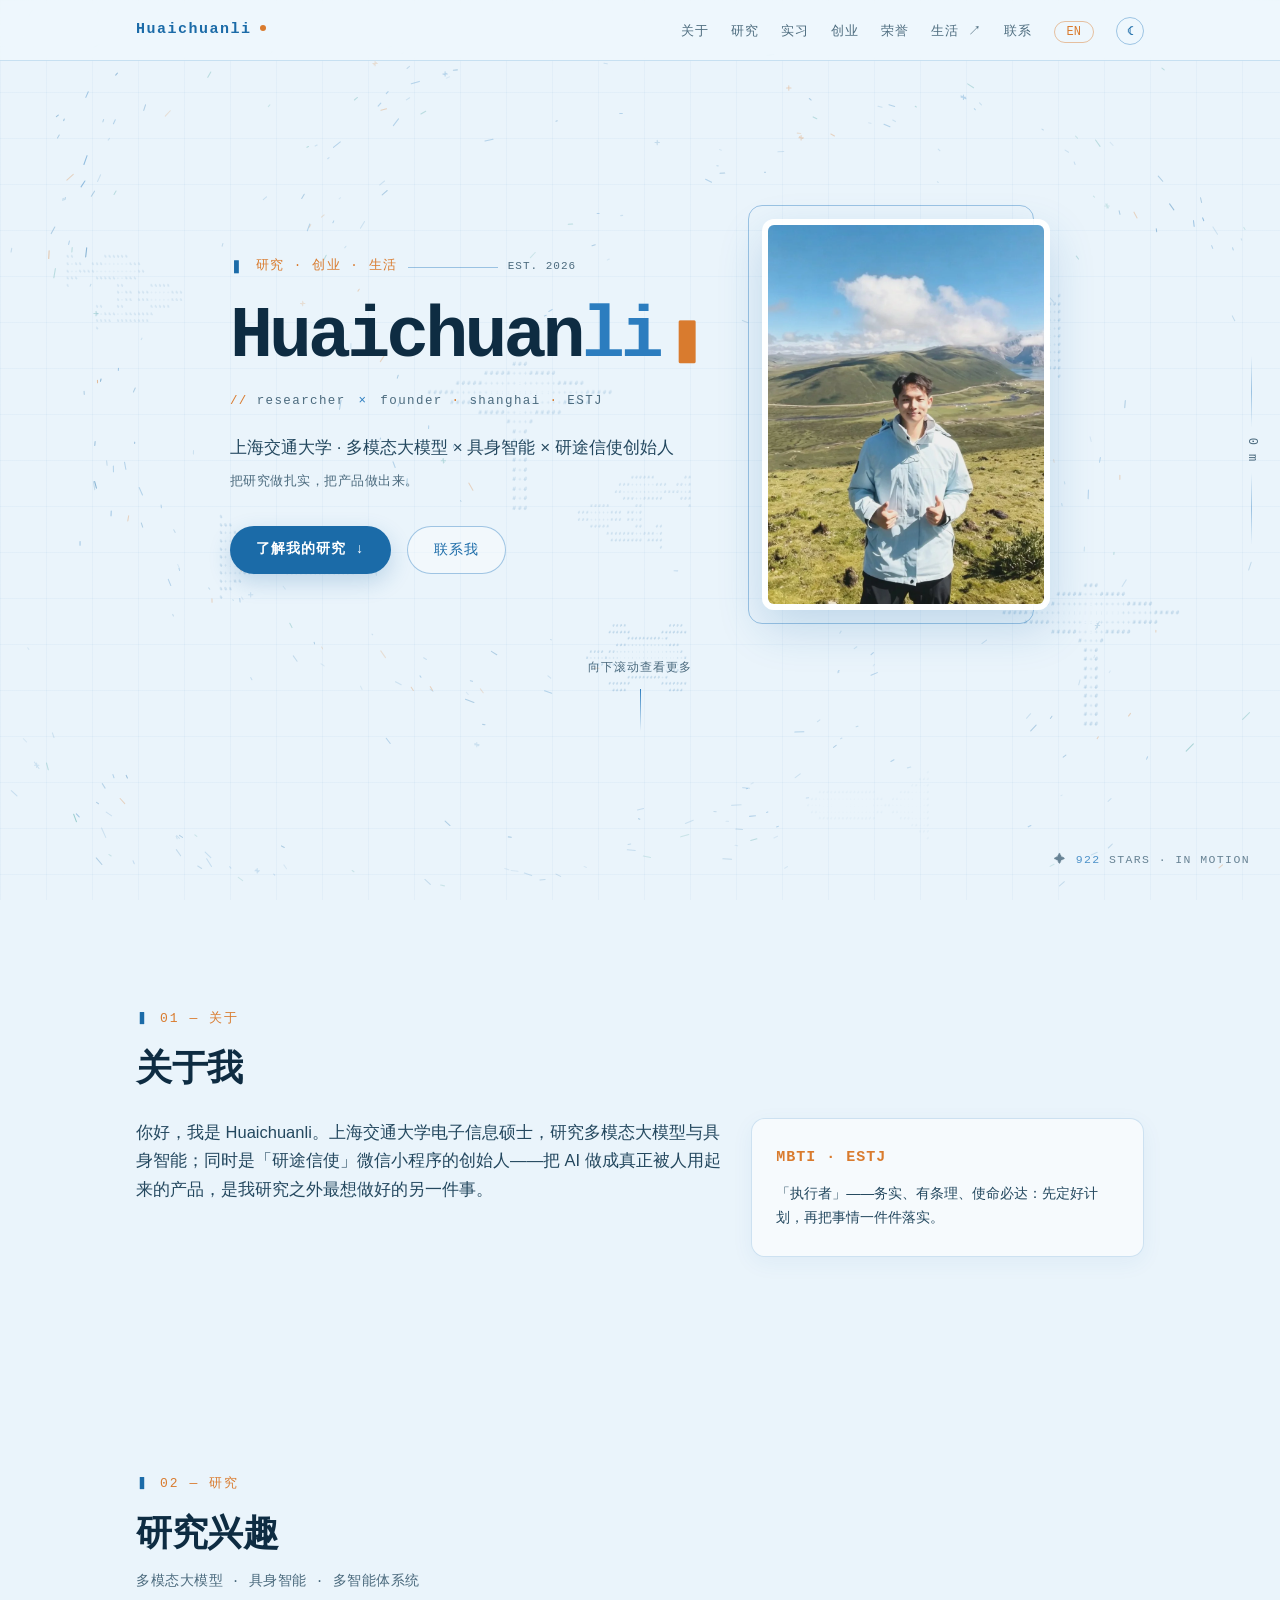
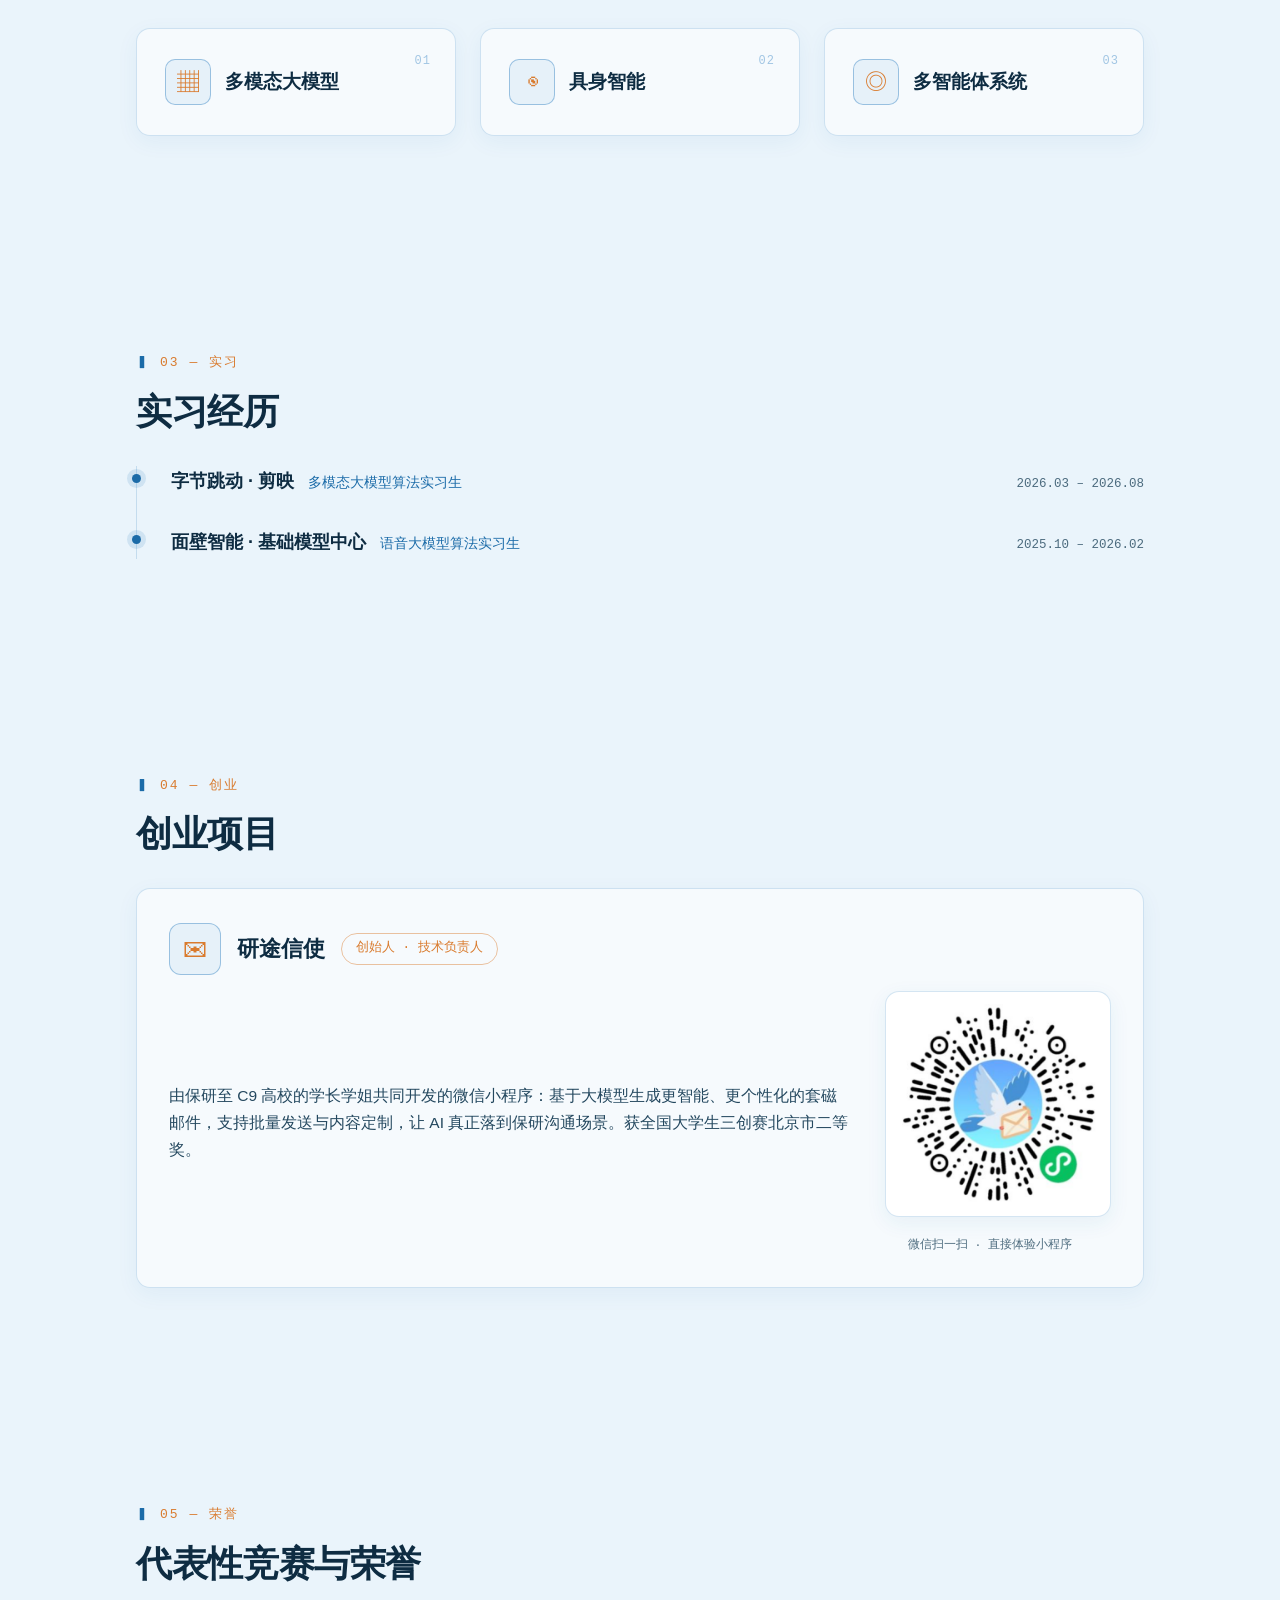
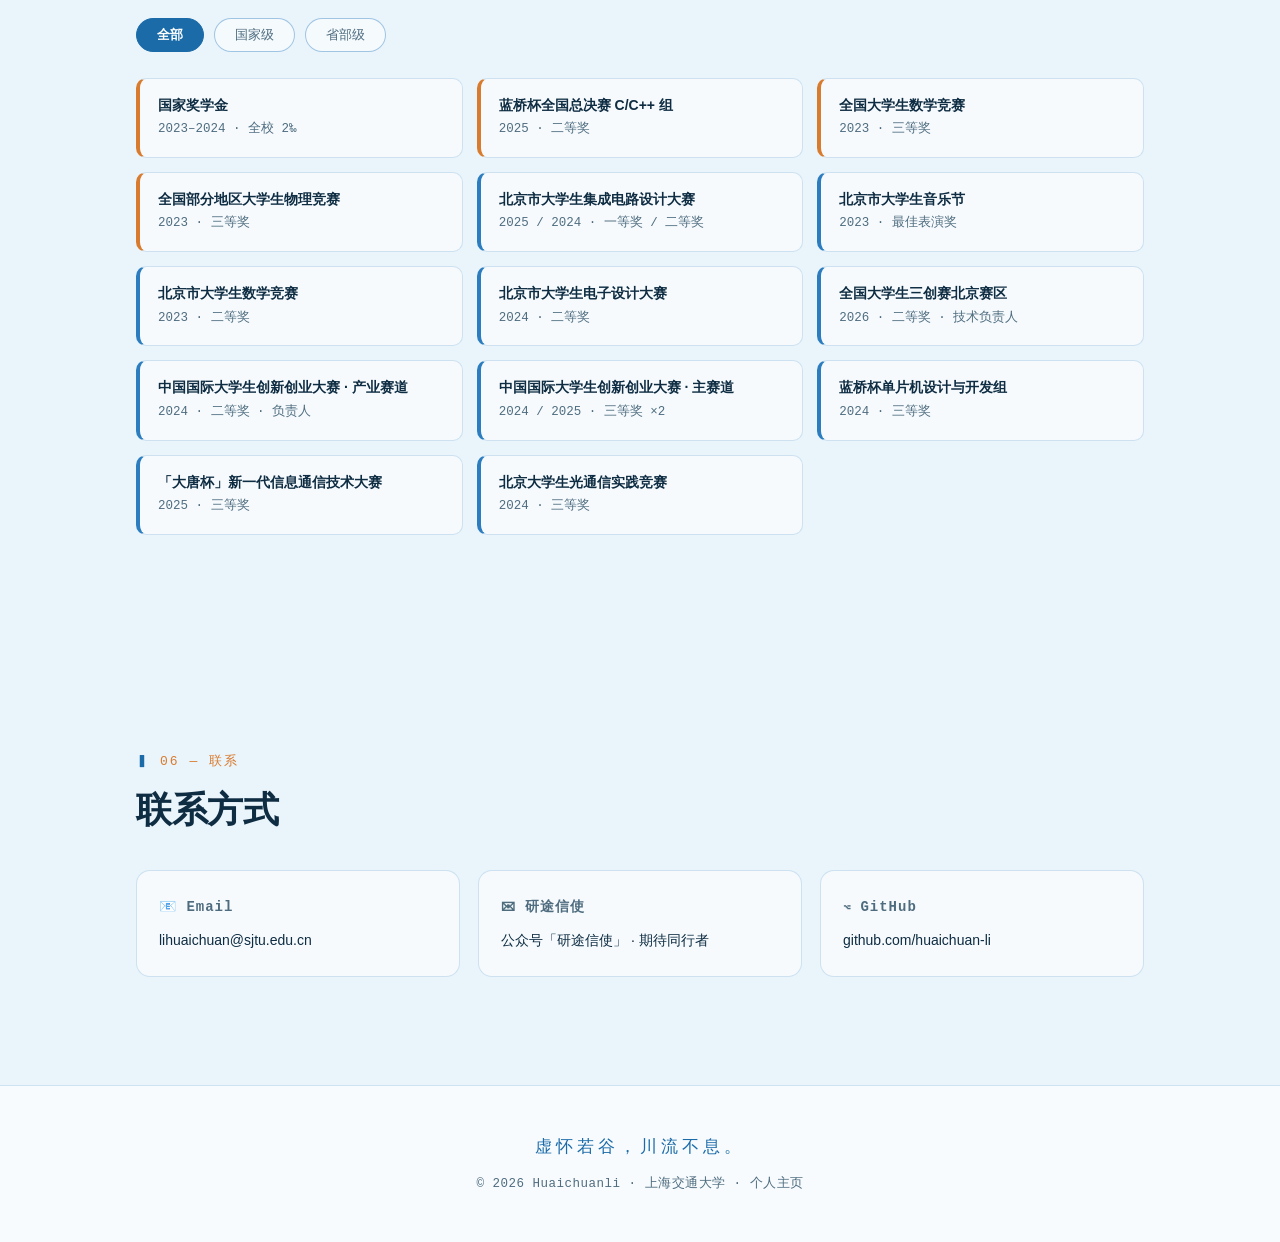
==== commit d451c568: "精简文案与小标签、新增多智能体系统研究兴趣" ====
--- a/index.html
+++ b/index.html
@@ -67,7 +67,6 @@
         <source srcset="assets/portrait.webp" type="image/webp">
         <img src="assets/portrait.jpg" alt="Huaichuanli 的户外肖像" class="portrait-img" width="330" height="452" fetchpriority="high" decoding="async">
       </picture>
-      <figcaption class="portrait-caption reveal"><span class="zh">肖像 · 2026</span><span class="en">Portrait · 2026</span></figcaption>
     </figure>
   </div>
   <div class="hero-scroll"><span class="zh">向下滚动查看更多</span><span class="en">Scroll to explore</span><i></i></div>
@@ -82,12 +81,11 @@
     <h2 class="section-title reveal"><span class="zh">关于我</span><span class="en">About Me</span></h2>
     <div class="about-grid">
       <div class="about-text reveal">
-        <p><span class="zh">你好，我是 Huaichuanli。上海交通大学电子信息硕士（溥渊未来技术学院），研究多模态大模型与具身智能；同时是「研途信使」微信小程序的创始人——把 AI 做成真正被人用起来的产品，是我研究之外最想做好的另一件事。</span><span class="en">Hello, I'm Huaichuanli. A master's student in Electronic Information at SJTU (Polaris Future Technology College), researching multimodal LLMs and embodied intelligence. I also founded the "Yantu Messenger" WeChat mini program — turning AI into products people actually use is what I care about most beyond research.</span></p>
+        <p><span class="zh">你好，我是 Huaichuanli。上海交通大学电子信息硕士，研究多模态大模型与具身智能；同时是「研途信使」微信小程序的创始人——把 AI 做成真正被人用起来的产品，是我研究之外最想做好的另一件事。</span><span class="en">Hello, I'm Huaichuanli. A master's student in Electronic Information at SJTU, researching multimodal LLMs and embodied intelligence. I also founded the "Yantu Messenger" WeChat mini program — turning AI into products people actually use is what I care about most beyond research.</span></p>
       </div>
       <aside class="about-card reveal">
         <h4>MBTI · ESTJ</h4>
         <p><span class="zh">「执行者」——务实、有条理、使命必达：先定好计划，再把事情一件件落实。</span><span class="en">"The Executive" — pragmatic, organized, mission-driven: set the plan, then follow it through.</span></p>
-        <div class="about-tags"><span>SJTU</span><span>Multimodal LLM</span><span>Embodied AI</span><span>Founder</span></div>
       </aside>
     </div>
   </div>
@@ -97,7 +95,7 @@
   <div class="container">
     <p class="section-label reveal">02 — <span class="zh">研究</span><span class="en">RESEARCH</span></p>
     <h2 class="section-title reveal"><span class="zh">研究兴趣</span><span class="en">Research Interests</span></h2>
-    <p class="section-sub reveal"><span class="zh">多模态大模型 · 具身智能</span><span class="en">Multimodal LLMs · Embodied Intelligence</span></p>
+    <p class="section-sub reveal"><span class="zh">多模态大模型 · 具身智能 · 多智能体系统</span><span class="en">Multimodal LLMs · Embodied Intelligence · Multi-Agent Systems</span></p>
     <div class="route-grid">
 
       <article class="route-card reveal">
@@ -105,7 +103,6 @@
           <span class="route-glyph">▦</span>
           <h3><span class="zh">多模态大模型</span><span class="en">Multimodal LLM</span></h3>
         </div>
-        <div class="route-tags"><span>Qwen2.5-VL</span><span>LoRA</span><span>EEG</span><span>Explainability</span></div>
       </article>
 
       <article class="route-card reveal">
@@ -113,7 +110,13 @@
           <span class="route-glyph">◉</span>
           <h3><span class="zh">具身智能</span><span class="en">Embodied Intelligence</span></h3>
         </div>
-        <div class="route-tags"><span>Multimodal Fusion</span><span>Robotics</span><span>LLM Agents</span></div>
+      </article>
+
+      <article class="route-card reveal">
+        <div class="route-head">
+          <span class="route-glyph">◎</span>
+          <h3><span class="zh">多智能体系统</span><span class="en">Multi-Agent Systems</span></h3>
+        </div>
       </article>
 
     </div>
@@ -158,8 +161,7 @@
       </div>
       <div class="venture-body">
         <div class="venture-copy">
-          <p><span class="zh">由保研至 C9 高校的学长学姐共同开发的微信小程序：基于大模型生成更智能、更个性化的套磁邮件，支持批量发送与内容定制，让 AI 真正落到保研沟通场景。获全国大学生三创赛北京市二等奖，产品已被保研辅导机构收购。</span><span class="en">A WeChat mini program built with seniors admitted to C9 universities: LLM-powered, personalized outreach emails with bulk sending and customization — AI landing squarely in the grad-school-admission scenario. National "Three Creations" Competition Beijing Second Prize; the product has been acquired by a graduate-admission consulting company.</span></p>
-          <div class="venture-tags"><span>WeChat Mini Program</span><span>LLM Generation</span><span>Cloud Dev</span><span>Acquired</span></div>
+          <p><span class="zh">由保研至 C9 高校的学长学姐共同开发的微信小程序：基于大模型生成更智能、更个性化的套磁邮件，支持批量发送与内容定制，让 AI 真正落到保研沟通场景。获全国大学生三创赛北京市二等奖。</span><span class="en">A WeChat mini program built with seniors admitted to C9 universities: LLM-powered, personalized outreach emails with bulk sending and customization — AI landing squarely in the grad-school-admission scenario. National "Three Creations" Competition Beijing Second Prize.</span></p>
         </div>
         <figure class="venture-qr">
           <div class="qr-frame">
--- a/css/style.css
+++ b/css/style.css
@@ -74,7 +74,6 @@
 body.abyss .footer { background: rgba(8, 22, 36, .66); }
 body.abyss .btn-solid, body.abyss .filter-btn.active { color: #071523; }
 body.abyss .btn-ghost,
-body.abyss .about-tags span, body.abyss .route-tags span, body.abyss .venture-tags span,
 body.abyss .filter-btn { background: rgba(255, 255, 255, .05); }
 body.abyss .filter-btn:hover, body.abyss .btn-ghost:hover { background: rgba(140, 203, 238, .12); }
 body.abyss .contact-card:hover { background: rgba(255, 255, 255, .09); }
@@ -223,7 +222,7 @@
 .hero-portrait { flex: 0 0 auto; text-align: center; position: relative; }
 .hero-portrait picture { display: block; }
 .hero-portrait::before {
-  content: ""; position: absolute; left: -14px; top: -14px; right: 16px; bottom: 40px;
+  content: ""; position: absolute; left: -14px; top: -14px; right: 16px; bottom: -14px;
   border: 1px solid var(--line-strong); border-radius: 14px; z-index: 0;
 }
 .portrait-img {
@@ -233,7 +232,6 @@
   border: 6px solid rgba(255, 255, 255, .92);
   box-shadow: 0 18px 46px rgba(27, 107, 168, .20);
 }
-.portrait-caption { position: relative; z-index: 1; margin-top: 16px; font-family: var(--mono); font-size: 12px; color: var(--muted); letter-spacing: 1px; }
 
 .hero-scroll {
   position: static;
@@ -282,15 +280,9 @@
 }
 .about-card h4 { font-family: var(--mono); font-size: 15px; color: var(--amber); margin-bottom: 10px; letter-spacing: 1px; }
 .about-card p { font-size: 14px; color: var(--ink); }
-.about-tags { display: flex; flex-wrap: wrap; gap: 8px; margin-top: 18px; }
-.about-tags span {
-  font-family: var(--mono); font-size: 12px; color: var(--blue);
-  border: 1px solid var(--line); border-radius: 999px; padding: 4px 12px;
-  background: rgba(255, 255, 255, .5);
-}
 
 /* ---- 研究 ---- */
-.route-grid { display: grid; grid-template-columns: 1fr 1fr; gap: 24px; margin-top: 30px; counter-reset: route; }
+.route-grid { display: grid; grid-template-columns: repeat(3, 1fr); gap: 24px; margin-top: 30px; counter-reset: route; }
 .route-card {
   position: relative; counter-increment: route;
   background: var(--card); border: 1px solid var(--line); border-radius: var(--radius);
@@ -310,13 +302,6 @@
   display: flex; align-items: center; justify-content: center; flex-shrink: 0;
 }
 .route-head h3 { font-size: 19px; color: var(--foam); font-weight: 700; padding-right: 30px; }
-.route-card p { font-size: 14.5px; color: var(--ink); }
-.route-tags { display: flex; flex-wrap: wrap; gap: 8px; margin-top: 20px; }
-.route-tags span {
-  font-family: var(--mono); font-size: 12px; color: var(--muted);
-  border: 1px solid var(--line); border-radius: 999px; padding: 3px 11px;
-  background: rgba(255, 255, 255, .5);
-}
 
 /* ---- 实习 ---- */
 .log-list { margin-top: 30px; border-left: 1px solid var(--line); padding-left: 34px; display: grid; gap: 30px; }
@@ -352,12 +337,6 @@
   border: 1px solid rgba(217, 123, 46, .45); border-radius: 999px; padding: 4px 14px;
 }
 .venture-card p { font-size: 15.5px; color: var(--ink); max-width: 52em; }
-.venture-tags { display: flex; flex-wrap: wrap; gap: 8px; margin-top: 22px; }
-.venture-tags span {
-  font-family: var(--mono); font-size: 12px; color: var(--muted);
-  border: 1px solid var(--line); border-radius: 999px; padding: 3px 11px;
-  background: rgba(255, 255, 255, .5);
-}
 
 /* ---- 创业卡片：小程序码 ---- */
 .venture-body { display: flex; align-items: center; gap: 34px; }
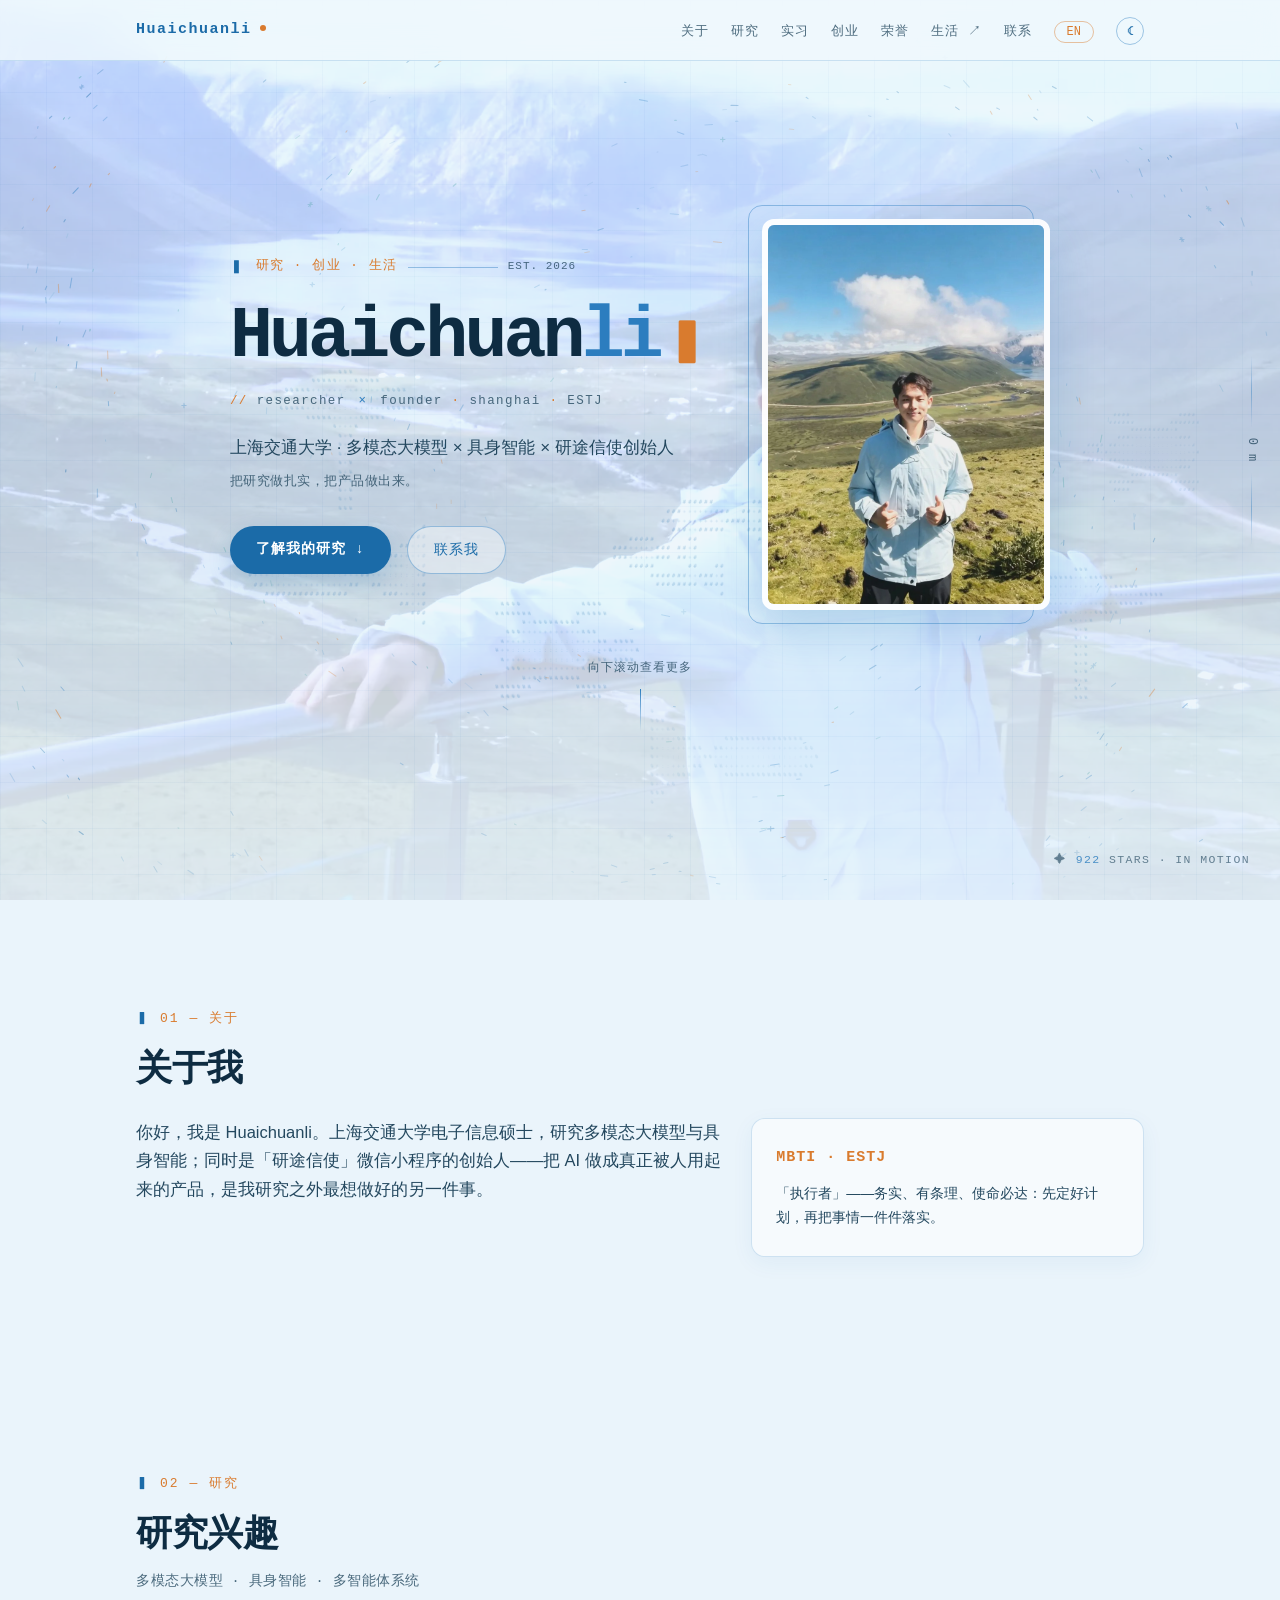
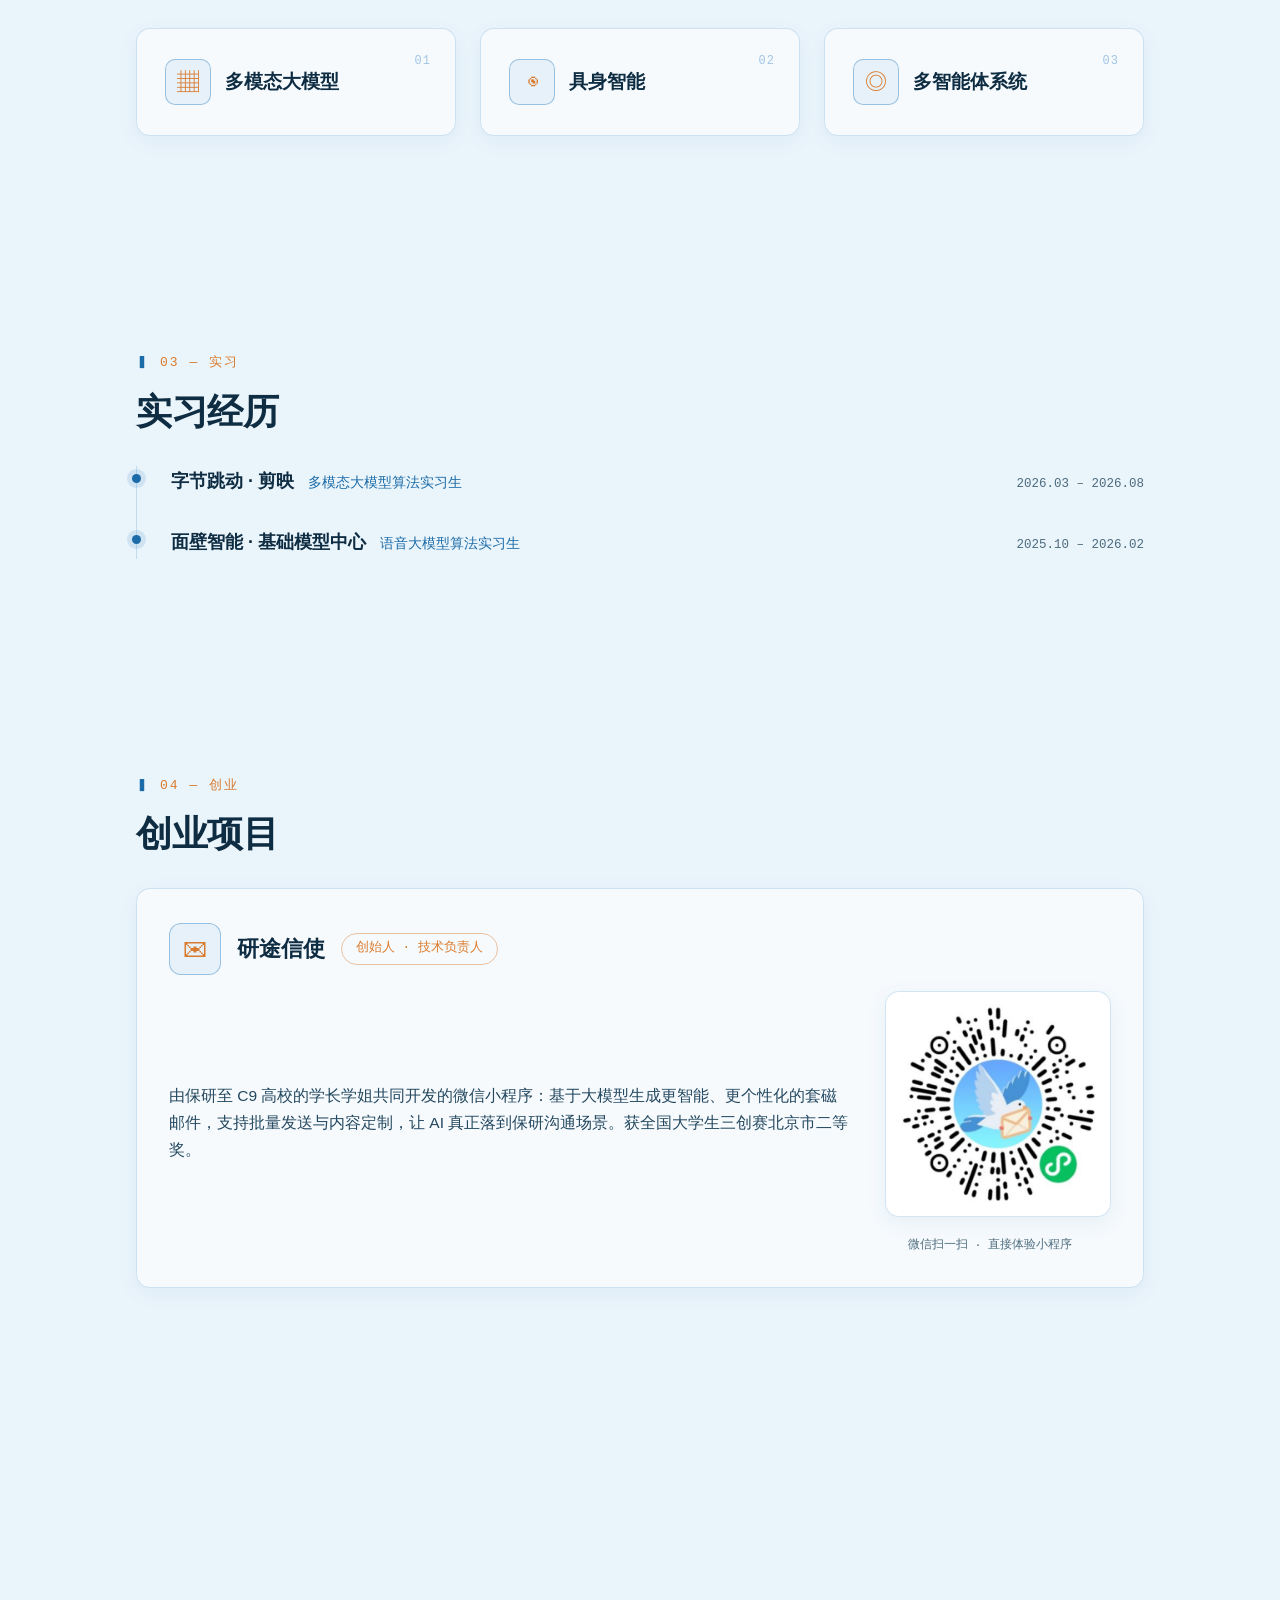
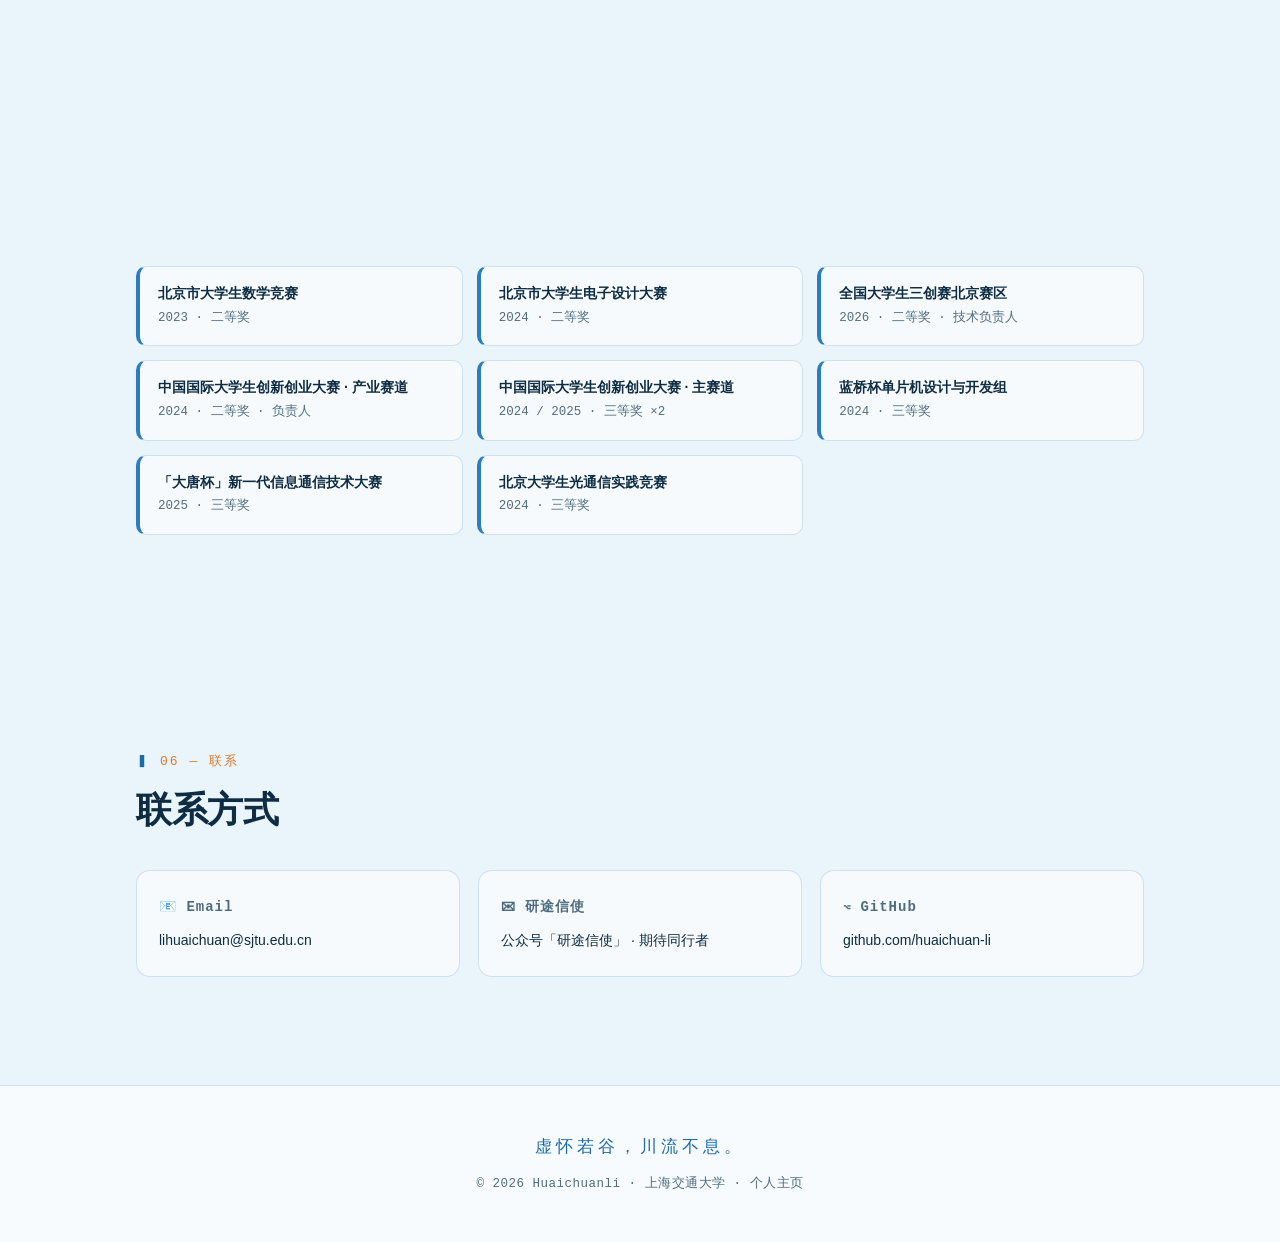
==== commit d4f4725e: "首页恢复初版高原湖畔背景照，低透明度垫于流动背景之下" ====
--- a/index.html
+++ b/index.html
@@ -24,7 +24,12 @@
 <script>try{if(localStorage.getItem("lemon-sky")==="abyss"){document.body.classList.add("abyss");var m=document.getElementById("themeColor");if(m)m.content="#081624";}}catch(e){}</script>
 
 <a class="skip-link" href="#main"><span class="zh">跳到主内容</span><span class="en">Skip to content</span></a>
-<div class="sea-bg" aria-hidden="true"></div>
+<div class="sea-bg" aria-hidden="true">
+  <picture class="hero-bg-photo">
+    <source srcset="assets/hero-lake.webp" type="image/webp">
+    <img src="assets/hero-lake.jpg" alt="" width="1920" height="1280" decoding="async" fetchpriority="low">
+  </picture>
+</div>
 <div class="depth-meter" id="depthMeter" aria-hidden="true"><span class="dm-line"></span><span class="dm-val" id="depthVal">0 m</span><span class="dm-line"></span></div>
 
 <nav class="nav" id="nav">
--- a/css/style.css
+++ b/css/style.css
@@ -80,6 +80,8 @@
 body.abyss .lang-toggle, body.abyss .venture-badge { border-color: rgba(232, 164, 92, .5); }
 body.abyss .lang-toggle:hover { background: rgba(232, 164, 92, .12); }
 body.abyss .portrait-img { border-color: rgba(226, 241, 251, .86); box-shadow: 0 18px 46px rgba(0, 0, 0, .45); }
+/* 深空模式下压暗照片，避免浅色湖面在夜蓝底上发灰 */
+body.abyss .hero-bg-photo { opacity: .14; filter: saturate(.6) brightness(.78); }
 body.abyss .about-card, body.abyss .route-card, body.abyss .venture-card,
 body.abyss .award, body.abyss .contact-card { box-shadow: 0 8px 26px rgba(0, 0, 0, .24); }
 @media (max-width: 640px) {
@@ -90,11 +92,24 @@
 body.en .zh { display: none !important; }
 body:not(.en) .en { display: none !important; }
 
-/* ---- 星图 + 深海画布（两层叠放：星图在下，生物在上） ---- */
+/* ---- 星图 + 深海画布（照片垫底，星图居中，生物在上） ---- */
 .sea-bg { position: fixed; inset: 0; z-index: 0; pointer-events: none; overflow: hidden; }
 .sea-bg canvas { position: absolute; inset: 0; display: block; }
-.cosmos-canvas { z-index: 0; }
-.sea-bg > canvas:not(.cosmos-canvas) { z-index: 1; }
+/* 最初版首页的高原湖畔照：低透明度垫在流动背景之下，不抢星轨与生物 */
+.hero-bg-photo {
+  position: absolute; inset: 0; z-index: 0; display: block;
+  opacity: .26; pointer-events: none;
+  -webkit-mask-image: linear-gradient(180deg, #000 0%, rgba(0, 0, 0, .9) 45%, rgba(0, 0, 0, .28) 100%);
+  mask-image: linear-gradient(180deg, #000 0%, rgba(0, 0, 0, .9) 45%, rgba(0, 0, 0, .28) 100%);
+}
+.hero-bg-photo img {
+  display: block; width: 100%; height: 100%;
+  object-fit: cover; object-position: center 30%;
+  /* 低透明度下轻微拉开明暗，让山湖轮廓可辨；原图文件不做任何修改 */
+  filter: contrast(1.42) saturate(1.12) brightness(1.05);
+}
+.cosmos-canvas { z-index: 1; }
+.sea-bg > canvas:not(.cosmos-canvas) { z-index: 2; }
 nav, header, main, footer { position: relative; z-index: 1; }
 
 .depth-meter {
@@ -435,4 +450,7 @@
   .hero-scroll { margin-top: 34px; }
   .hero-name { font-size: clamp(28px, 7.4vw, 40px); }
   .hl-rule, .hl-id { display: none; }
-}
+  /* 小屏降低背景照片存在感，并把取景偏向湖面，避开文字区 */
+  .hero-bg-photo { opacity: .20; }
+  .hero-bg-photo img { object-position: 42% center; }
+}
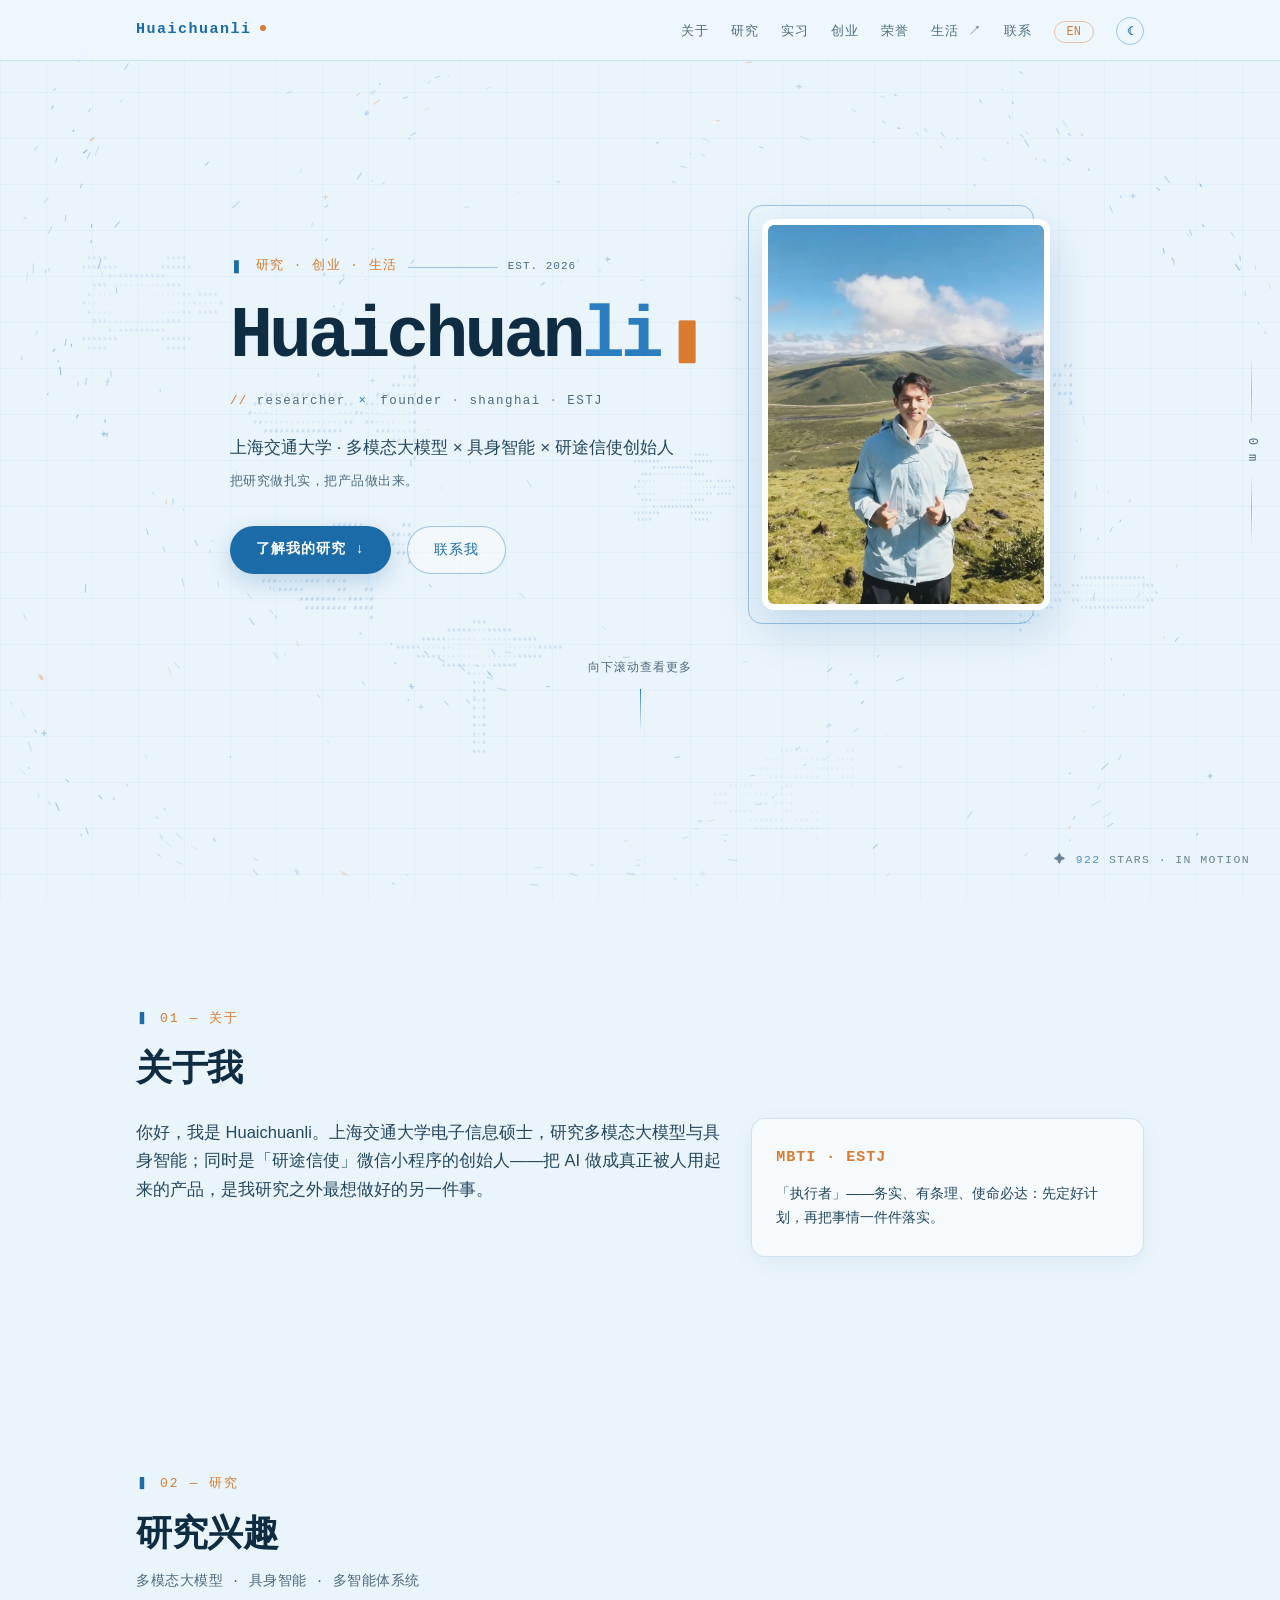
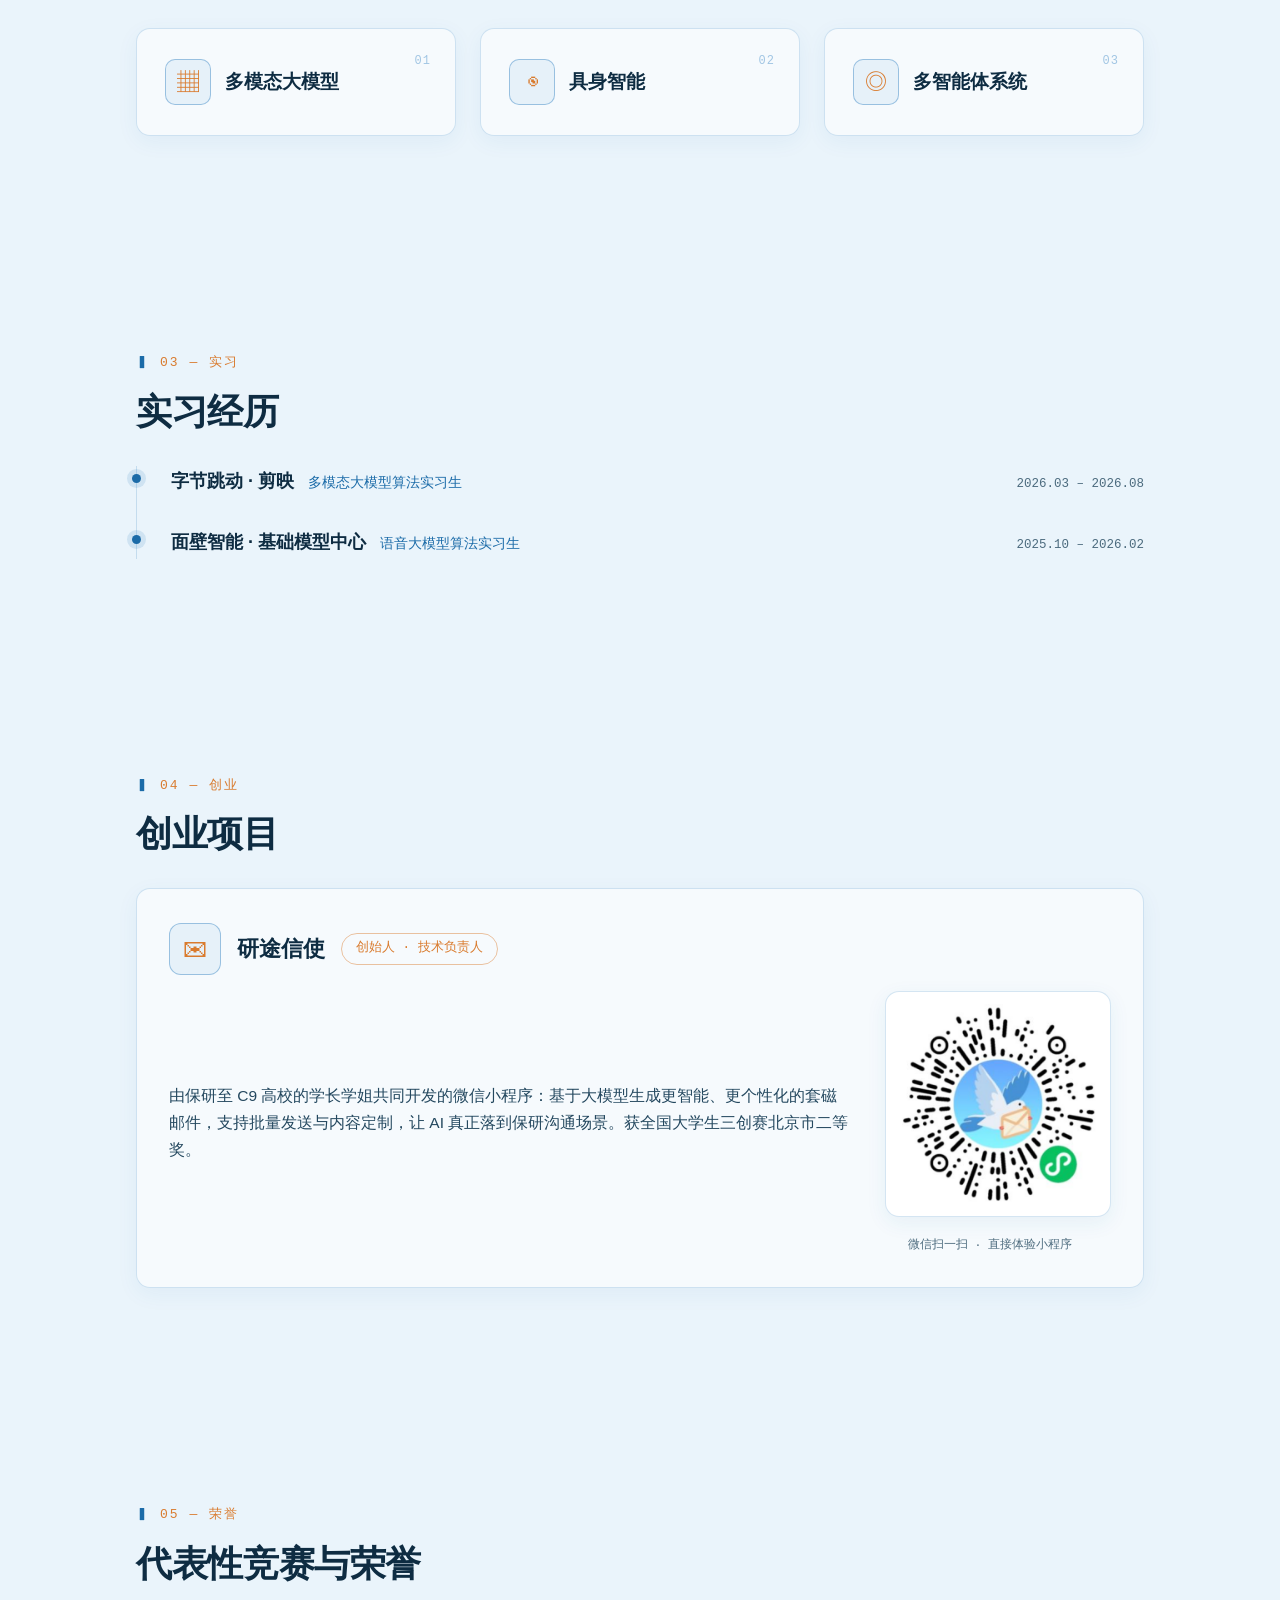
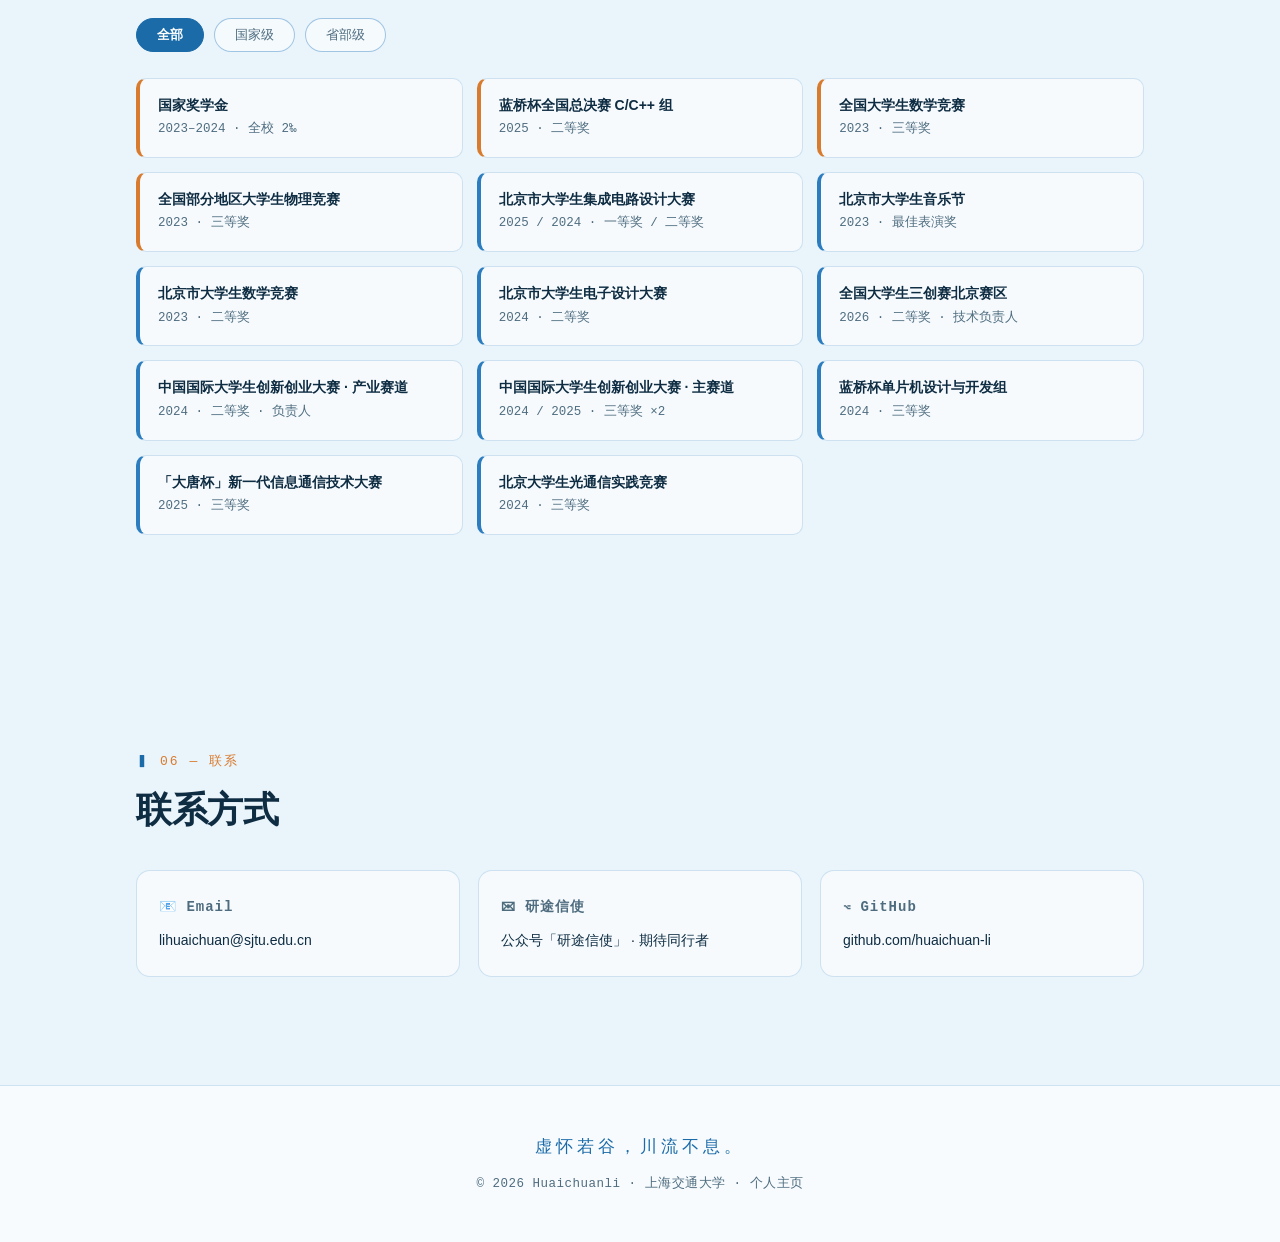
==== commit 4295bdae: "撤回首页背景照，改放入生活页照片墙首格" ====
--- a/index.html
+++ b/index.html
@@ -24,12 +24,7 @@
 <script>try{if(localStorage.getItem("lemon-sky")==="abyss"){document.body.classList.add("abyss");var m=document.getElementById("themeColor");if(m)m.content="#081624";}}catch(e){}</script>
 
 <a class="skip-link" href="#main"><span class="zh">跳到主内容</span><span class="en">Skip to content</span></a>
-<div class="sea-bg" aria-hidden="true">
-  <picture class="hero-bg-photo">
-    <source srcset="assets/hero-lake.webp" type="image/webp">
-    <img src="assets/hero-lake.jpg" alt="" width="1920" height="1280" decoding="async" fetchpriority="low">
-  </picture>
-</div>
+<div class="sea-bg" aria-hidden="true"></div>
 <div class="depth-meter" id="depthMeter" aria-hidden="true"><span class="dm-line"></span><span class="dm-val" id="depthVal">0 m</span><span class="dm-line"></span></div>
 
 <nav class="nav" id="nav">
--- a/css/style.css
+++ b/css/style.css
@@ -80,8 +80,6 @@
 body.abyss .lang-toggle, body.abyss .venture-badge { border-color: rgba(232, 164, 92, .5); }
 body.abyss .lang-toggle:hover { background: rgba(232, 164, 92, .12); }
 body.abyss .portrait-img { border-color: rgba(226, 241, 251, .86); box-shadow: 0 18px 46px rgba(0, 0, 0, .45); }
-/* 深空模式下压暗照片，避免浅色湖面在夜蓝底上发灰 */
-body.abyss .hero-bg-photo { opacity: .14; filter: saturate(.6) brightness(.78); }
 body.abyss .about-card, body.abyss .route-card, body.abyss .venture-card,
 body.abyss .award, body.abyss .contact-card { box-shadow: 0 8px 26px rgba(0, 0, 0, .24); }
 @media (max-width: 640px) {
@@ -92,24 +90,11 @@
 body.en .zh { display: none !important; }
 body:not(.en) .en { display: none !important; }
 
-/* ---- 星图 + 深海画布（照片垫底，星图居中，生物在上） ---- */
+/* ---- 星图 + 深海画布（两层叠放：星图在下，生物在上） ---- */
 .sea-bg { position: fixed; inset: 0; z-index: 0; pointer-events: none; overflow: hidden; }
 .sea-bg canvas { position: absolute; inset: 0; display: block; }
-/* 最初版首页的高原湖畔照：低透明度垫在流动背景之下，不抢星轨与生物 */
-.hero-bg-photo {
-  position: absolute; inset: 0; z-index: 0; display: block;
-  opacity: .26; pointer-events: none;
-  -webkit-mask-image: linear-gradient(180deg, #000 0%, rgba(0, 0, 0, .9) 45%, rgba(0, 0, 0, .28) 100%);
-  mask-image: linear-gradient(180deg, #000 0%, rgba(0, 0, 0, .9) 45%, rgba(0, 0, 0, .28) 100%);
-}
-.hero-bg-photo img {
-  display: block; width: 100%; height: 100%;
-  object-fit: cover; object-position: center 30%;
-  /* 低透明度下轻微拉开明暗，让山湖轮廓可辨；原图文件不做任何修改 */
-  filter: contrast(1.42) saturate(1.12) brightness(1.05);
-}
-.cosmos-canvas { z-index: 1; }
-.sea-bg > canvas:not(.cosmos-canvas) { z-index: 2; }
+.cosmos-canvas { z-index: 0; }
+.sea-bg > canvas:not(.cosmos-canvas) { z-index: 1; }
 nav, header, main, footer { position: relative; z-index: 1; }
 
 .depth-meter {
@@ -450,7 +435,4 @@
   .hero-scroll { margin-top: 34px; }
   .hero-name { font-size: clamp(28px, 7.4vw, 40px); }
   .hl-rule, .hl-id { display: none; }
-  /* 小屏降低背景照片存在感，并把取景偏向湖面，避开文字区 */
-  .hero-bg-photo { opacity: .20; }
-  .hero-bg-photo img { object-position: 42% center; }
-}
+}
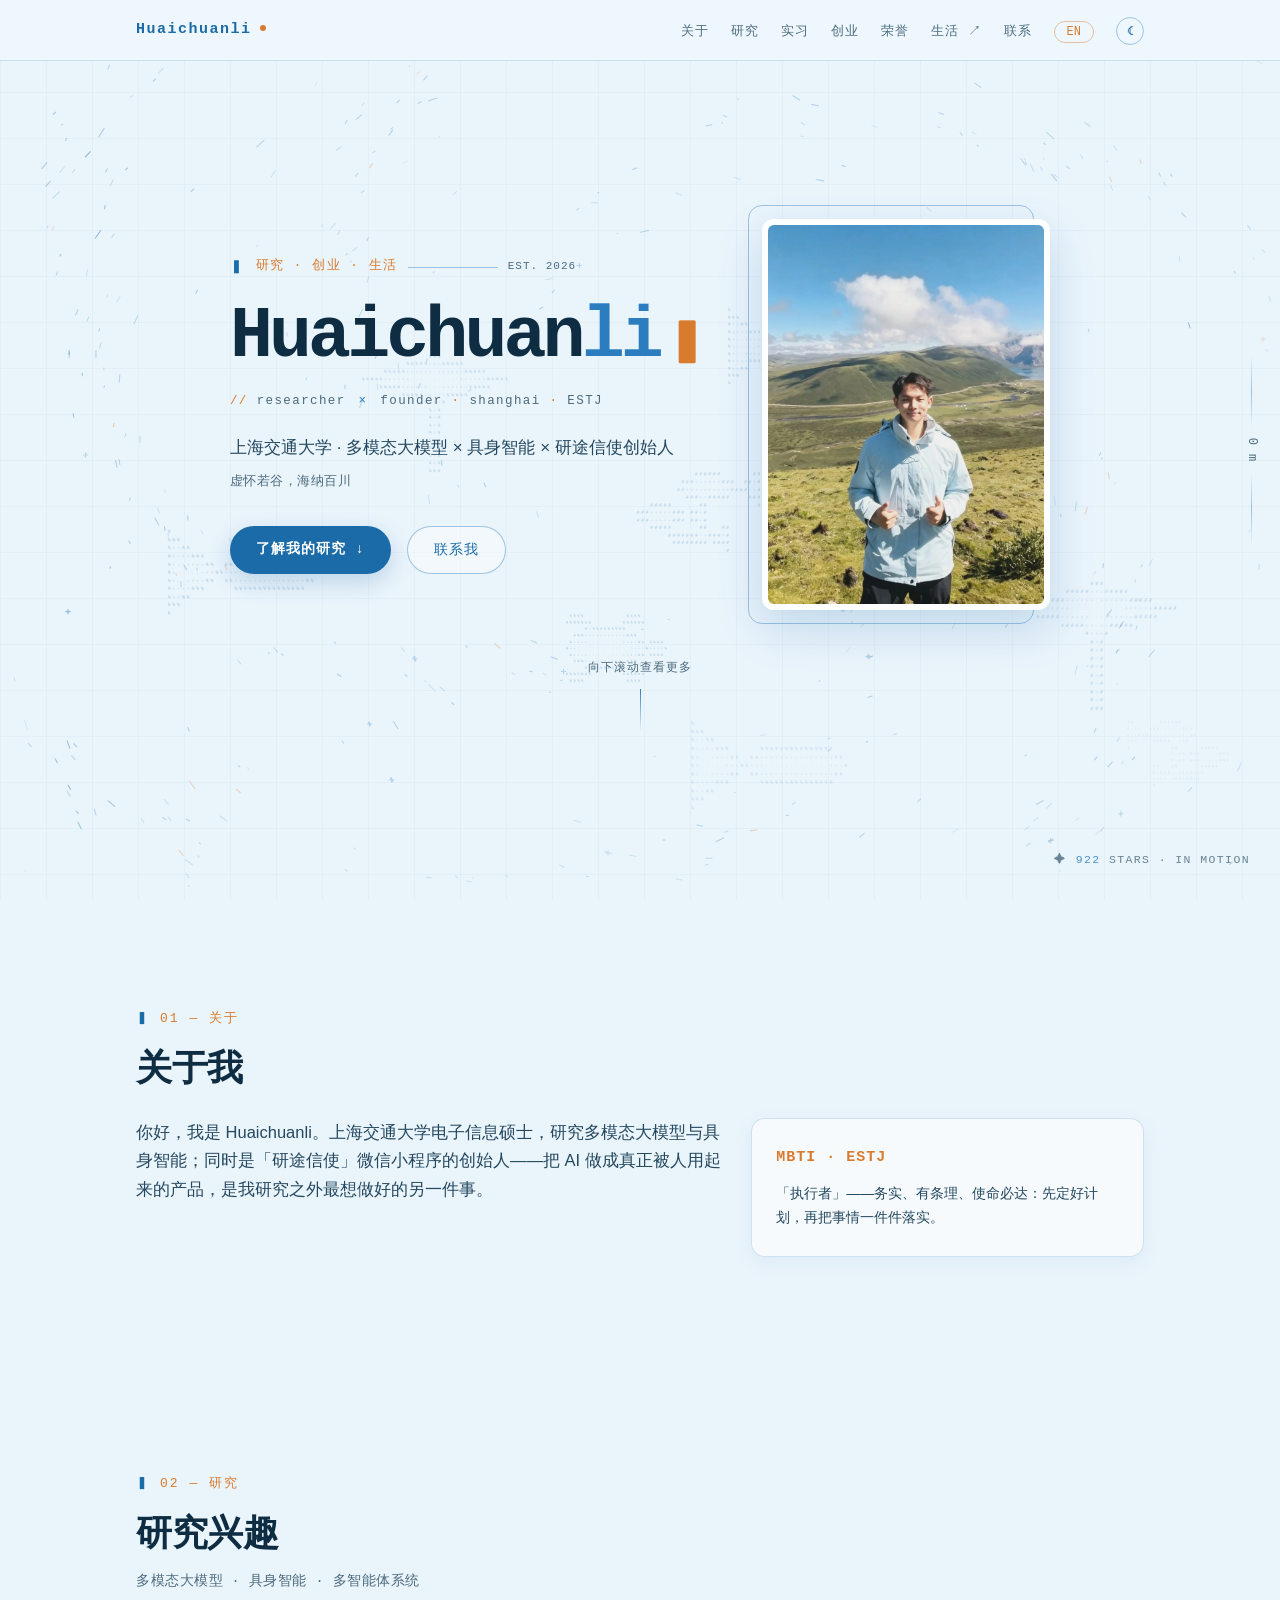
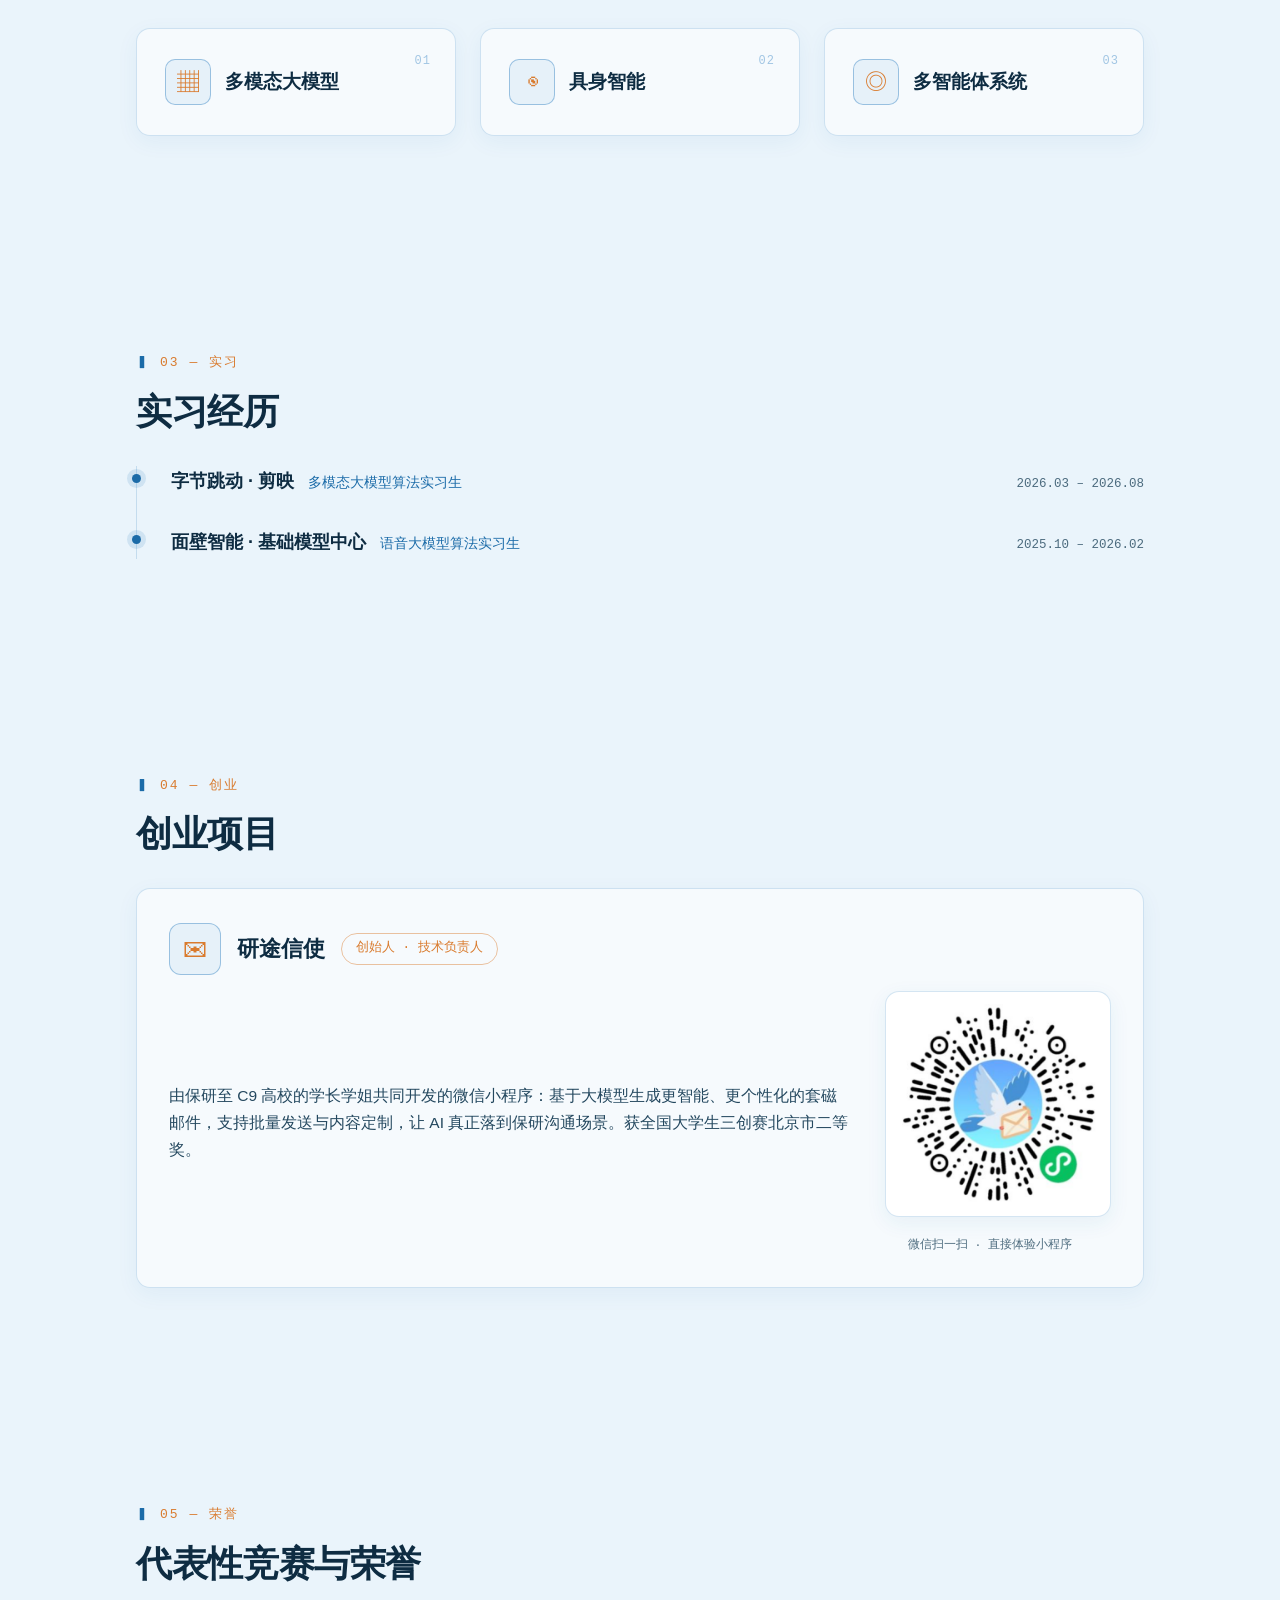
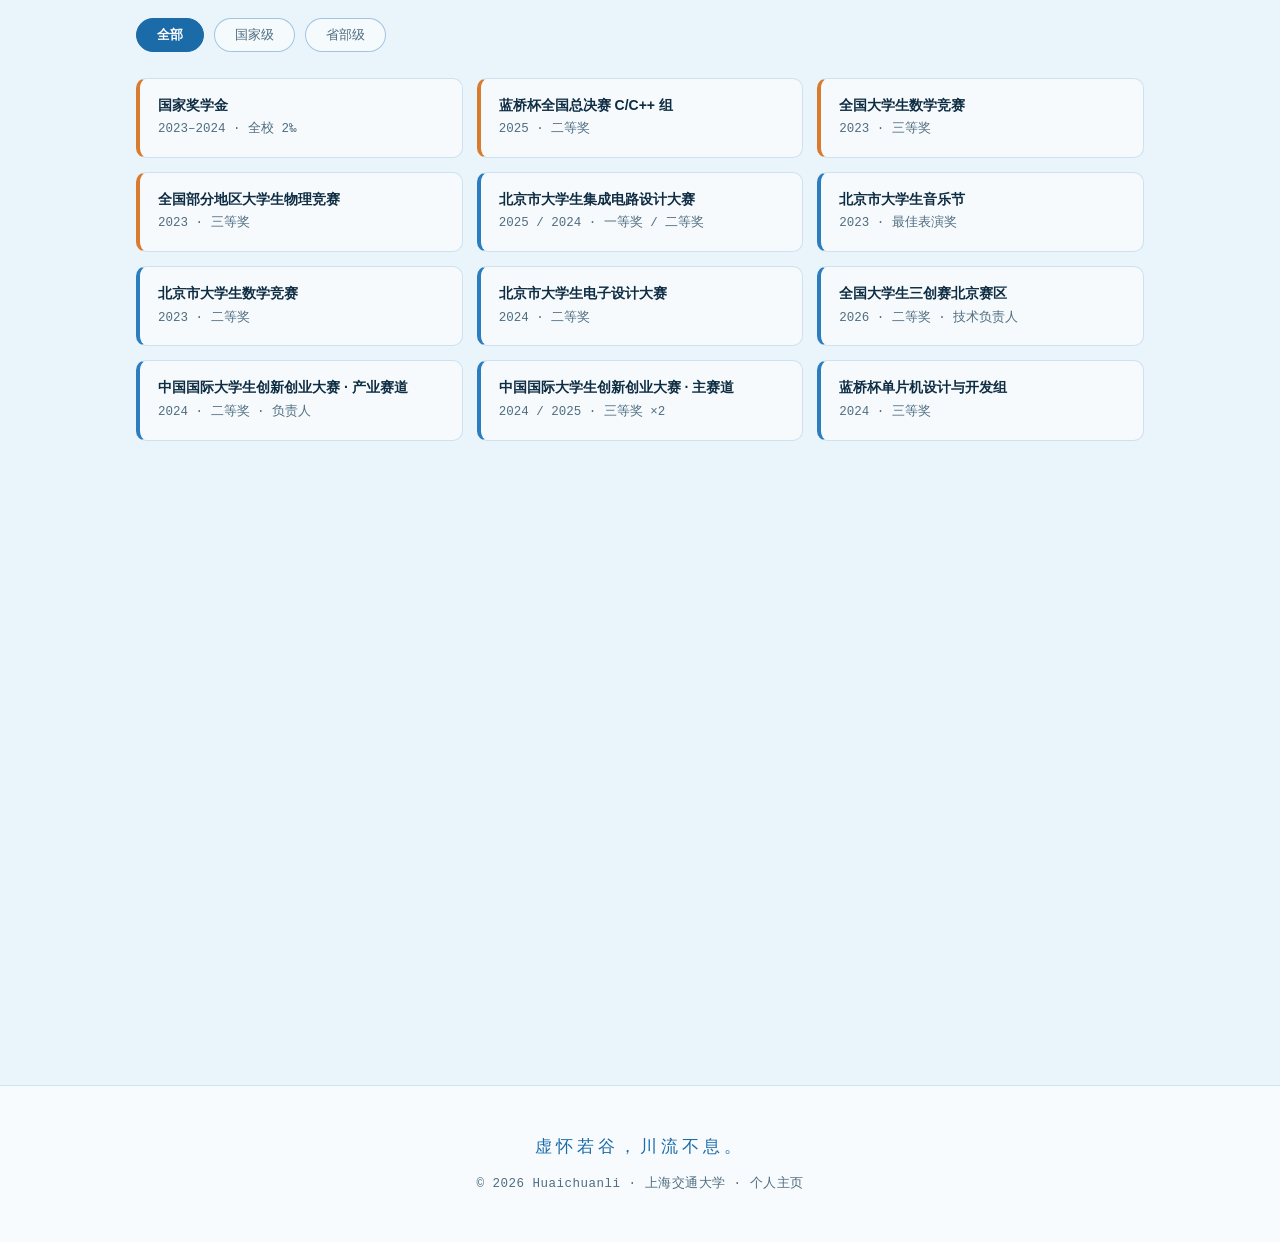
==== commit a227705f: "首屏座右铭改为虚怀若谷，海纳百川" ====
--- a/index.html
+++ b/index.html
@@ -56,7 +56,7 @@
 
       <p class="hero-slug reveal"><span class="slug-sym">//</span> researcher <span class="slug-x">×</span> founder <span class="slug-sym">·</span> shanghai <span class="slug-sym">·</span> ESTJ</p>
       <p class="hero-tagline reveal"><span class="zh">上海交通大学 · 多模态大模型 × 具身智能 × 研途信使创始人</span><span class="en">SJTU · Multimodal LLM × Embodied Intelligence × Founder of Yantu Messenger</span></p>
-      <p class="hero-note reveal"><span class="zh">把研究做扎实，把产品做出来。</span><span class="en">Ground the research, ship the products.</span></p>
+      <p class="hero-note reveal"><span class="zh">虚怀若谷，海纳百川</span><span class="en">Humble as a valley, vast as the sea</span></p>
       <div class="hero-cta reveal">
         <a href="#research" class="btn btn-solid"><span class="zh">了解我的研究 ↓</span><span class="en">Explore my research ↓</span></a>
         <a href="#contact" class="btn btn-ghost"><span class="zh">联系我</span><span class="en">Contact</span></a>
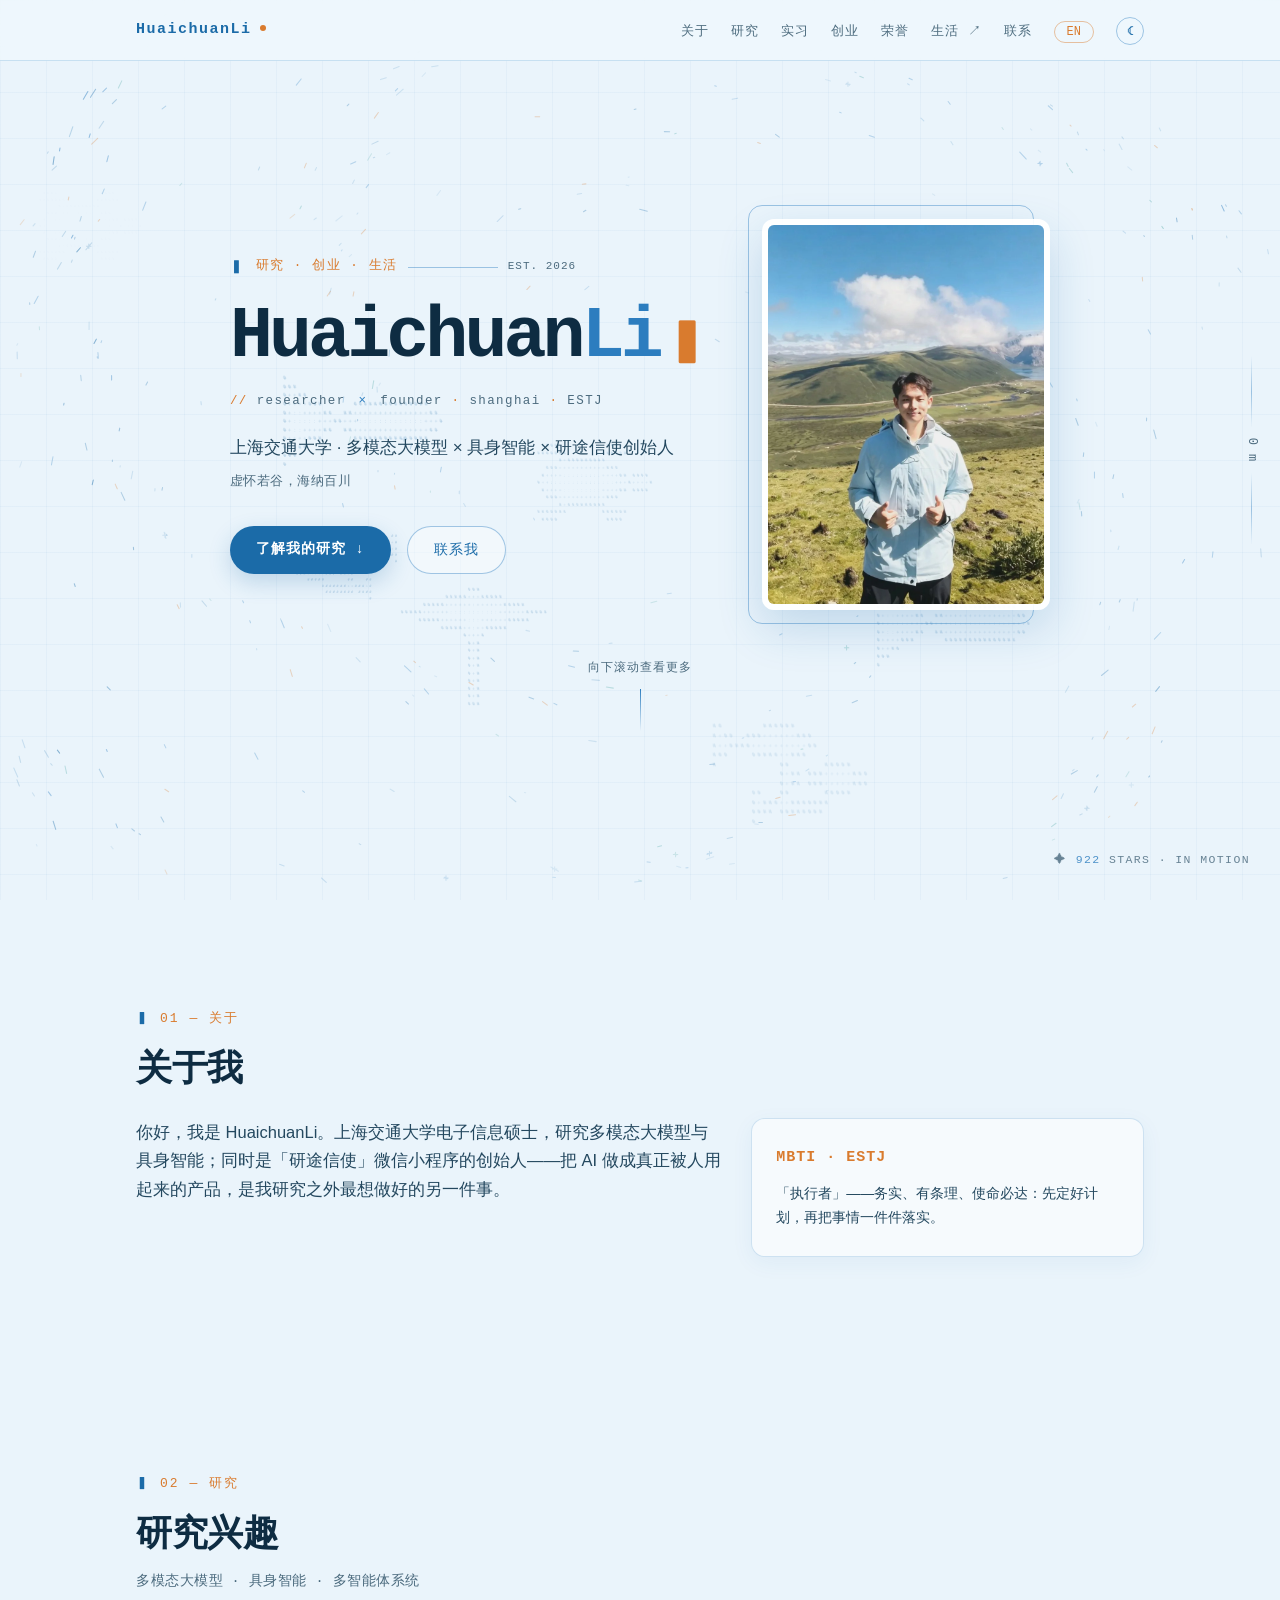
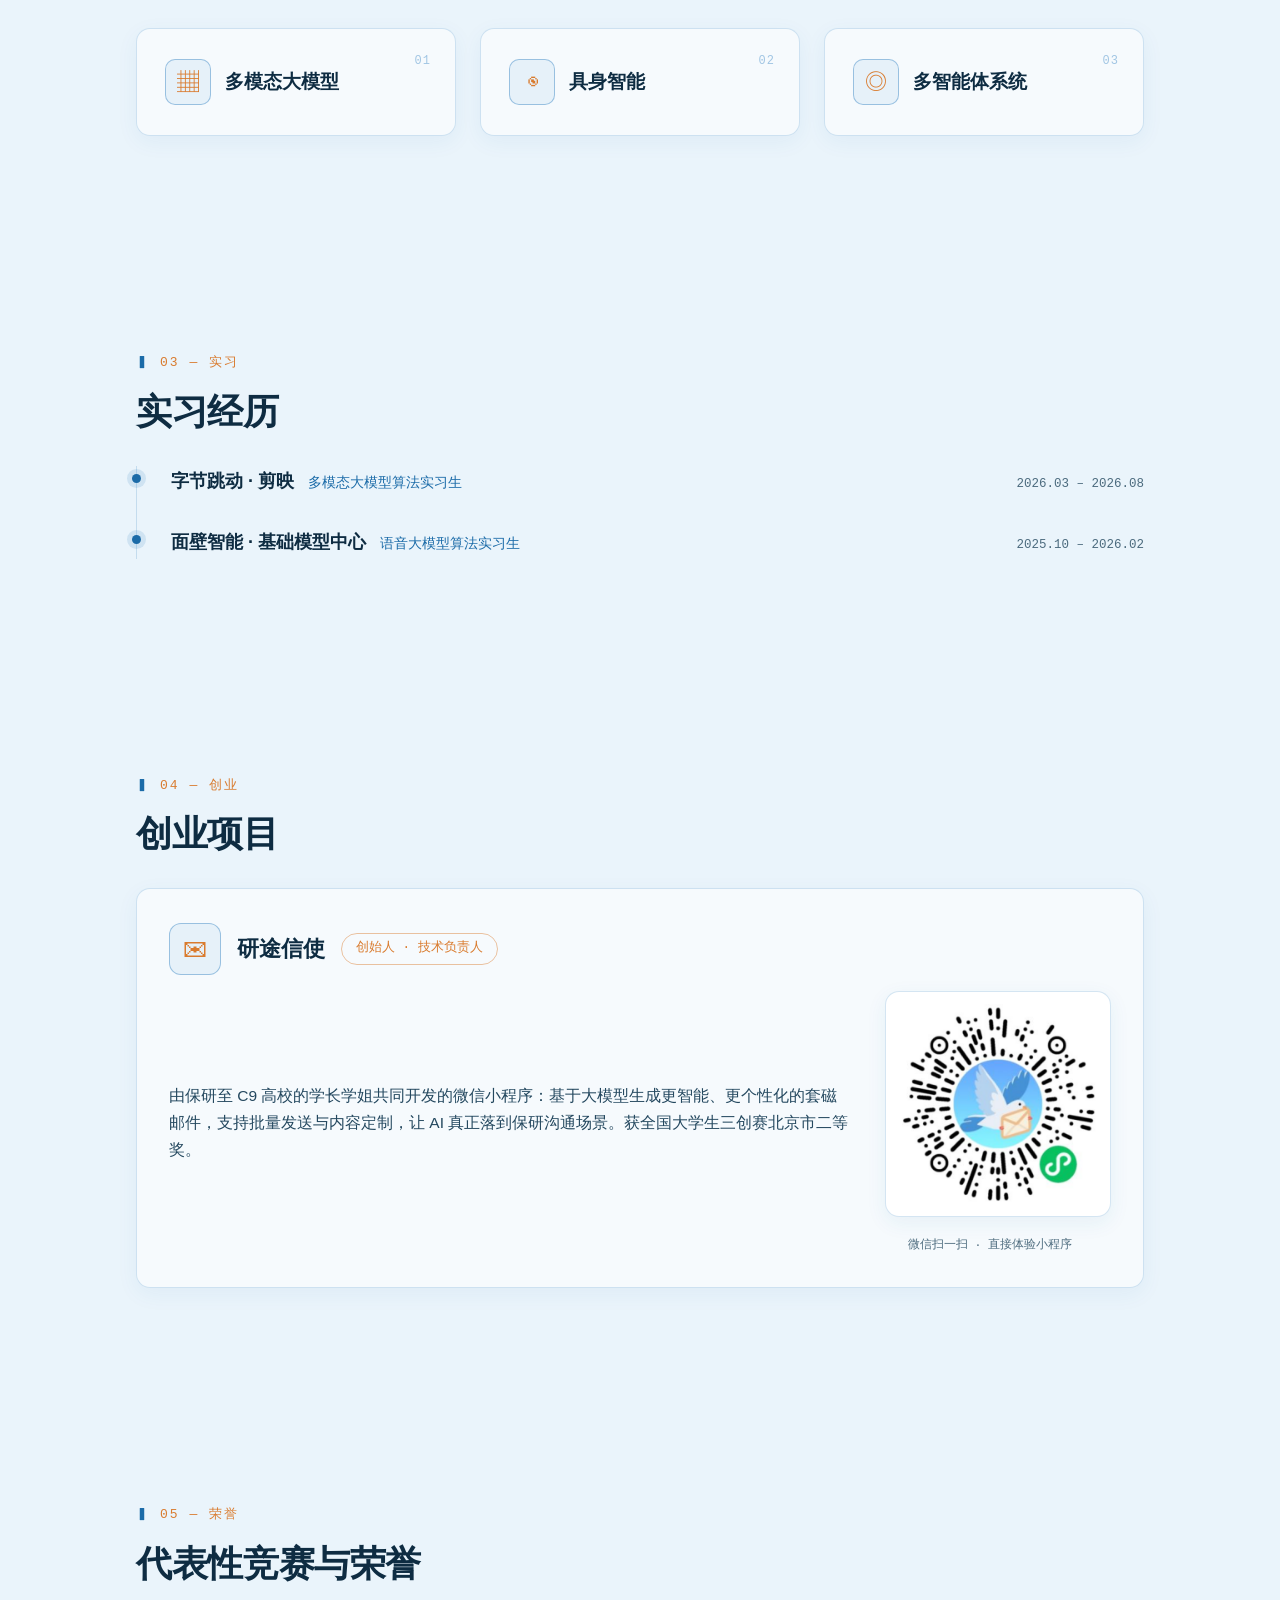
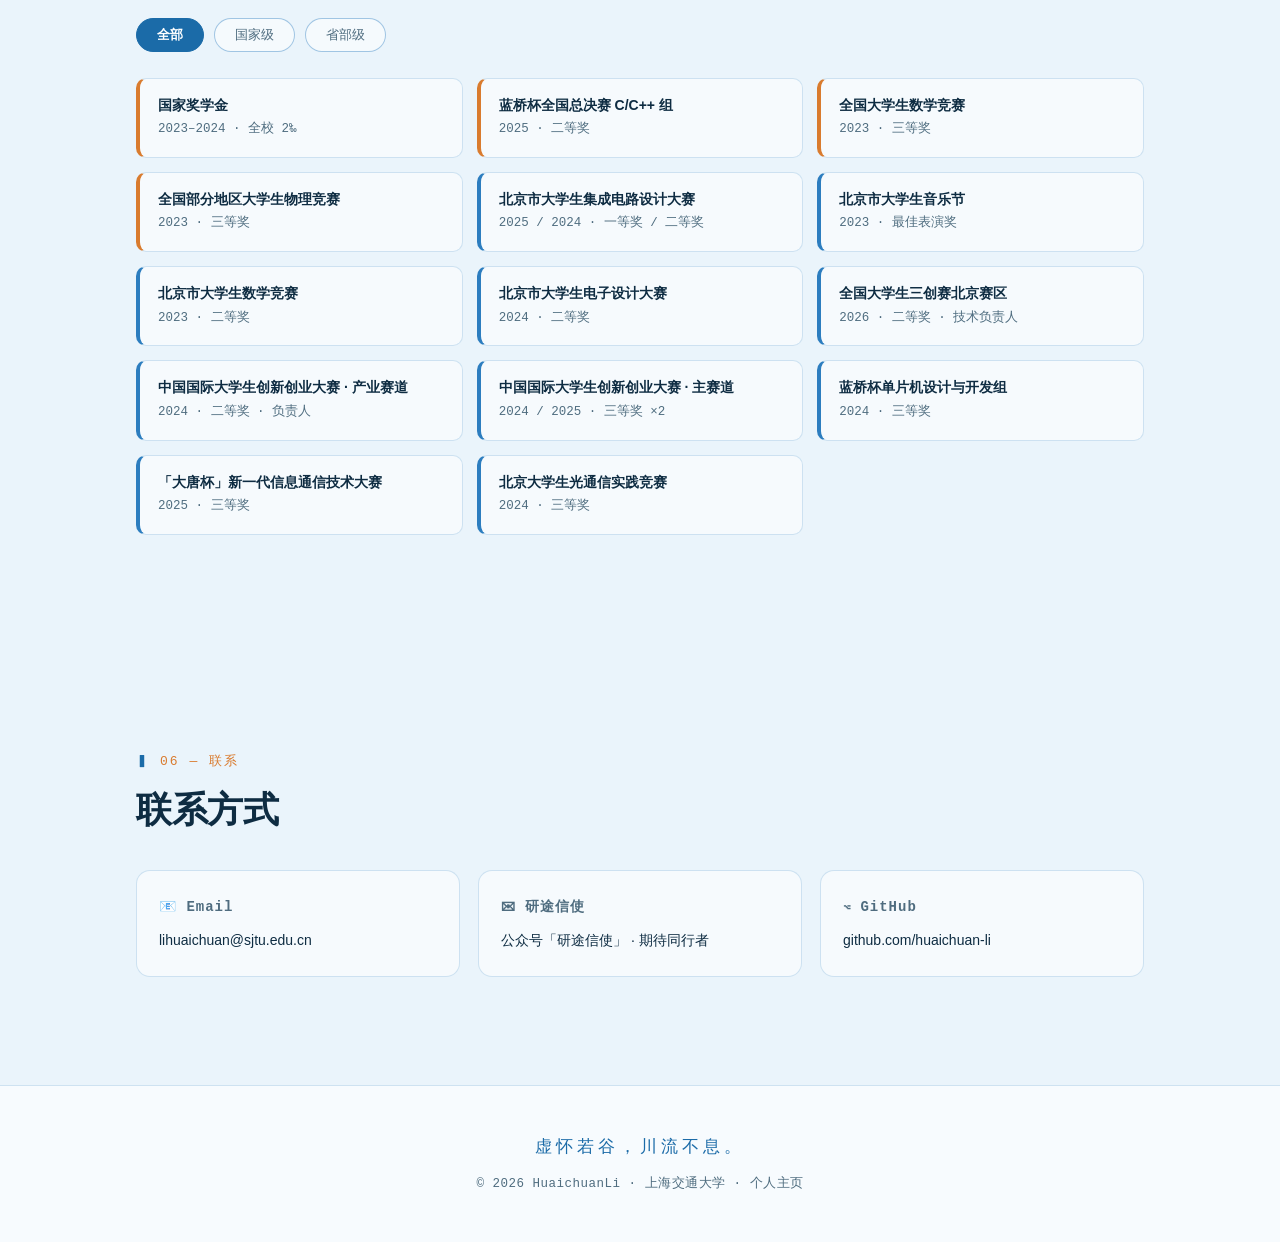
==== commit 2e45fa8c: "展示名姓首字母大写：HuaichuanLi" ====
--- a/index.html
+++ b/index.html
@@ -3,11 +3,11 @@
 <head>
 <meta charset="UTF-8">
 <meta name="viewport" content="width=device-width, initial-scale=1.0">
-<title>Huaichuanli · 个人主页</title>
-<meta name="description" content="Huaichuanli · 上海交通大学多模态大模型方向研究生 · 具身智能 · 「研途信使」创始人">
+<title>HuaichuanLi · 个人主页</title>
+<meta name="description" content="HuaichuanLi · 上海交通大学多模态大模型方向研究生 · 具身智能 · 「研途信使」创始人">
 <link rel="icon" href="assets/favicon.svg" type="image/svg+xml">
 <meta property="og:type" content="profile">
-<meta property="og:title" content="Huaichuanli · Personal Homepage">
+<meta property="og:title" content="HuaichuanLi · Personal Homepage">
 <meta property="og:description" content="SJTU · Multimodal LLM × Embodied Intelligence × Founder of Yantu Messenger">
 <meta property="og:image" content="https://huaichuan-li.github.io/assets/portrait.jpg">
 <meta name="theme-color" content="#EAF4FB" id="themeColor">
@@ -29,7 +29,7 @@
 
 <nav class="nav" id="nav">
   <div class="nav-inner">
-    <a href="#hero" class="nav-logo">Huaichuanli<span class="nav-dot"></span></a>
+    <a href="#hero" class="nav-logo">HuaichuanLi<span class="nav-dot"></span></a>
     <button class="nav-burger" id="navBurger" aria-label="菜单" aria-controls="navLinks" aria-expanded="false"><span></span><span></span><span></span></button>
     <ul class="nav-links" id="navLinks">
       <li><a href="#about"><span class="zh">关于</span><span class="en">about</span></a></li>
@@ -50,8 +50,8 @@
     <div class="hero-text">
       <p class="hero-label reveal"><span class="hl-mark">▍</span><span class="zh">研究 · 创业 · 生活</span><span class="en">Research · Venture · Life</span><span class="hl-rule"></span><span class="hl-id">EST. 2026</span></p>
 
-      <h1 class="hero-name" aria-label="Huaichuanli">
-        <span class="hn-ch" style="--i:0" aria-hidden="true">H</span><span class="hn-ch" style="--i:1" aria-hidden="true">u</span><span class="hn-ch" style="--i:2" aria-hidden="true">a</span><span class="hn-ch" style="--i:3" aria-hidden="true">i</span><span class="hn-ch" style="--i:4" aria-hidden="true">c</span><span class="hn-ch" style="--i:5" aria-hidden="true">h</span><span class="hn-ch" style="--i:6" aria-hidden="true">u</span><span class="hn-ch" style="--i:7" aria-hidden="true">a</span><span class="hn-ch" style="--i:8" aria-hidden="true">n</span><span class="hn-ch hn-accent" style="--i:9" aria-hidden="true">l</span><span class="hn-ch hn-accent" style="--i:10" aria-hidden="true">i</span><span class="hn-cursor" aria-hidden="true">▍</span>
+      <h1 class="hero-name" aria-label="HuaichuanLi">
+        <span class="hn-ch" style="--i:0" aria-hidden="true">H</span><span class="hn-ch" style="--i:1" aria-hidden="true">u</span><span class="hn-ch" style="--i:2" aria-hidden="true">a</span><span class="hn-ch" style="--i:3" aria-hidden="true">i</span><span class="hn-ch" style="--i:4" aria-hidden="true">c</span><span class="hn-ch" style="--i:5" aria-hidden="true">h</span><span class="hn-ch" style="--i:6" aria-hidden="true">u</span><span class="hn-ch" style="--i:7" aria-hidden="true">a</span><span class="hn-ch" style="--i:8" aria-hidden="true">n</span><span class="hn-ch hn-accent" style="--i:9" aria-hidden="true">L</span><span class="hn-ch hn-accent" style="--i:10" aria-hidden="true">i</span><span class="hn-cursor" aria-hidden="true">▍</span>
       </h1>
 
       <p class="hero-slug reveal"><span class="slug-sym">//</span> researcher <span class="slug-x">×</span> founder <span class="slug-sym">·</span> shanghai <span class="slug-sym">·</span> ESTJ</p>
@@ -65,7 +65,7 @@
     <figure class="hero-portrait reveal">
       <picture>
         <source srcset="assets/portrait.webp" type="image/webp">
-        <img src="assets/portrait.jpg" alt="Huaichuanli 的户外肖像" class="portrait-img" width="330" height="452" fetchpriority="high" decoding="async">
+        <img src="assets/portrait.jpg" alt="HuaichuanLi 的户外肖像" class="portrait-img" width="330" height="452" fetchpriority="high" decoding="async">
       </picture>
     </figure>
   </div>
@@ -81,7 +81,7 @@
     <h2 class="section-title reveal"><span class="zh">关于我</span><span class="en">About Me</span></h2>
     <div class="about-grid">
       <div class="about-text reveal">
-        <p><span class="zh">你好，我是 Huaichuanli。上海交通大学电子信息硕士，研究多模态大模型与具身智能；同时是「研途信使」微信小程序的创始人——把 AI 做成真正被人用起来的产品，是我研究之外最想做好的另一件事。</span><span class="en">Hello, I'm Huaichuanli. A master's student in Electronic Information at SJTU, researching multimodal LLMs and embodied intelligence. I also founded the "Yantu Messenger" WeChat mini program — turning AI into products people actually use is what I care about most beyond research.</span></p>
+        <p><span class="zh">你好，我是 HuaichuanLi。上海交通大学电子信息硕士，研究多模态大模型与具身智能；同时是「研途信使」微信小程序的创始人——把 AI 做成真正被人用起来的产品，是我研究之外最想做好的另一件事。</span><span class="en">Hello, I'm HuaichuanLi. A master's student in Electronic Information at SJTU, researching multimodal LLMs and embodied intelligence. I also founded the "Yantu Messenger" WeChat mini program — turning AI into products people actually use is what I care about most beyond research.</span></p>
       </div>
       <aside class="about-card reveal">
         <h4>MBTI · ESTJ</h4>
@@ -221,7 +221,7 @@
 
 <footer class="footer">
   <p class="footer-quote"><span class="zh">虚怀若谷，川流不息。</span><span class="en">Stay humble, keep flowing.</span></p>
-  <p class="footer-meta">© 2026 Huaichuanli · <span class="zh">上海交通大学</span><span class="en">Shanghai Jiao Tong University</span> · <span class="zh">个人主页</span><span class="en">Personal Homepage</span></p>
+  <p class="footer-meta">© 2026 HuaichuanLi · <span class="zh">上海交通大学</span><span class="en">Shanghai Jiao Tong University</span> · <span class="zh">个人主页</span><span class="en">Personal Homepage</span></p>
 </footer>
 
 <script defer src="js/creatures.js"></script>
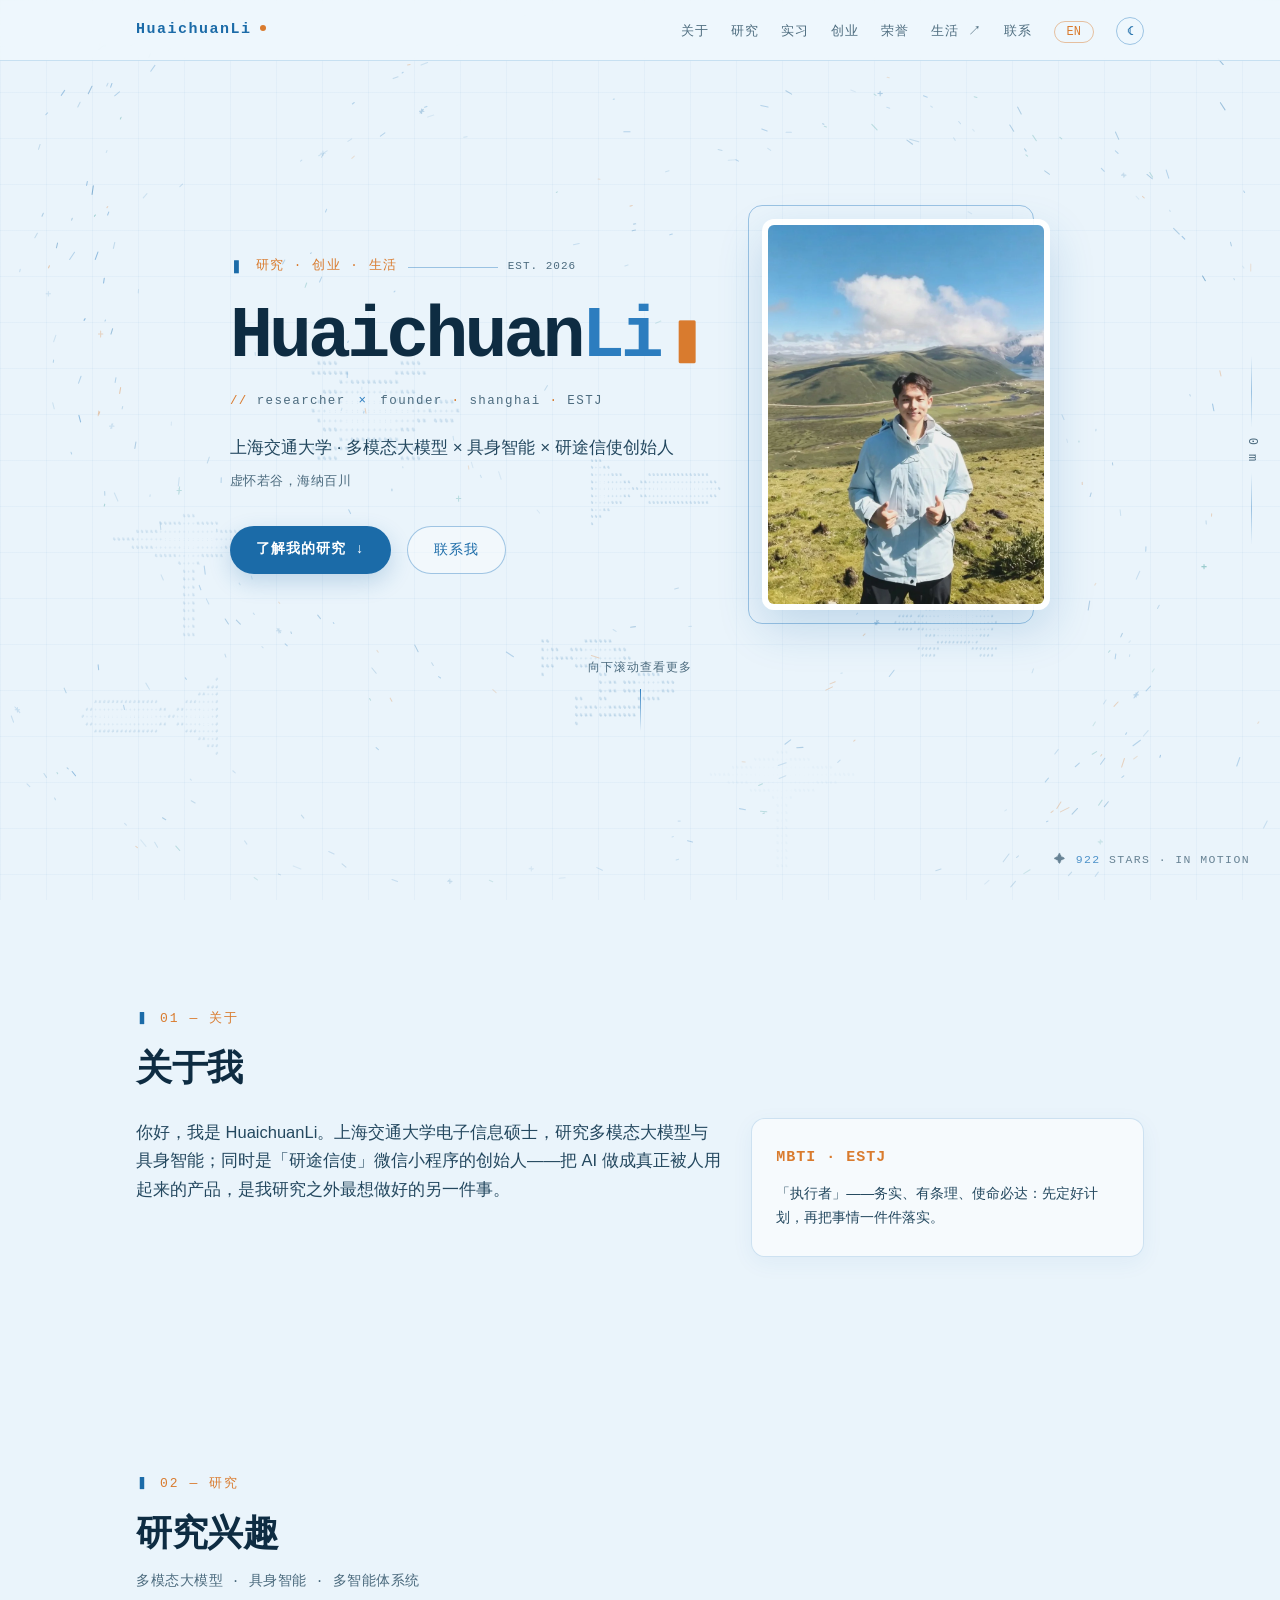
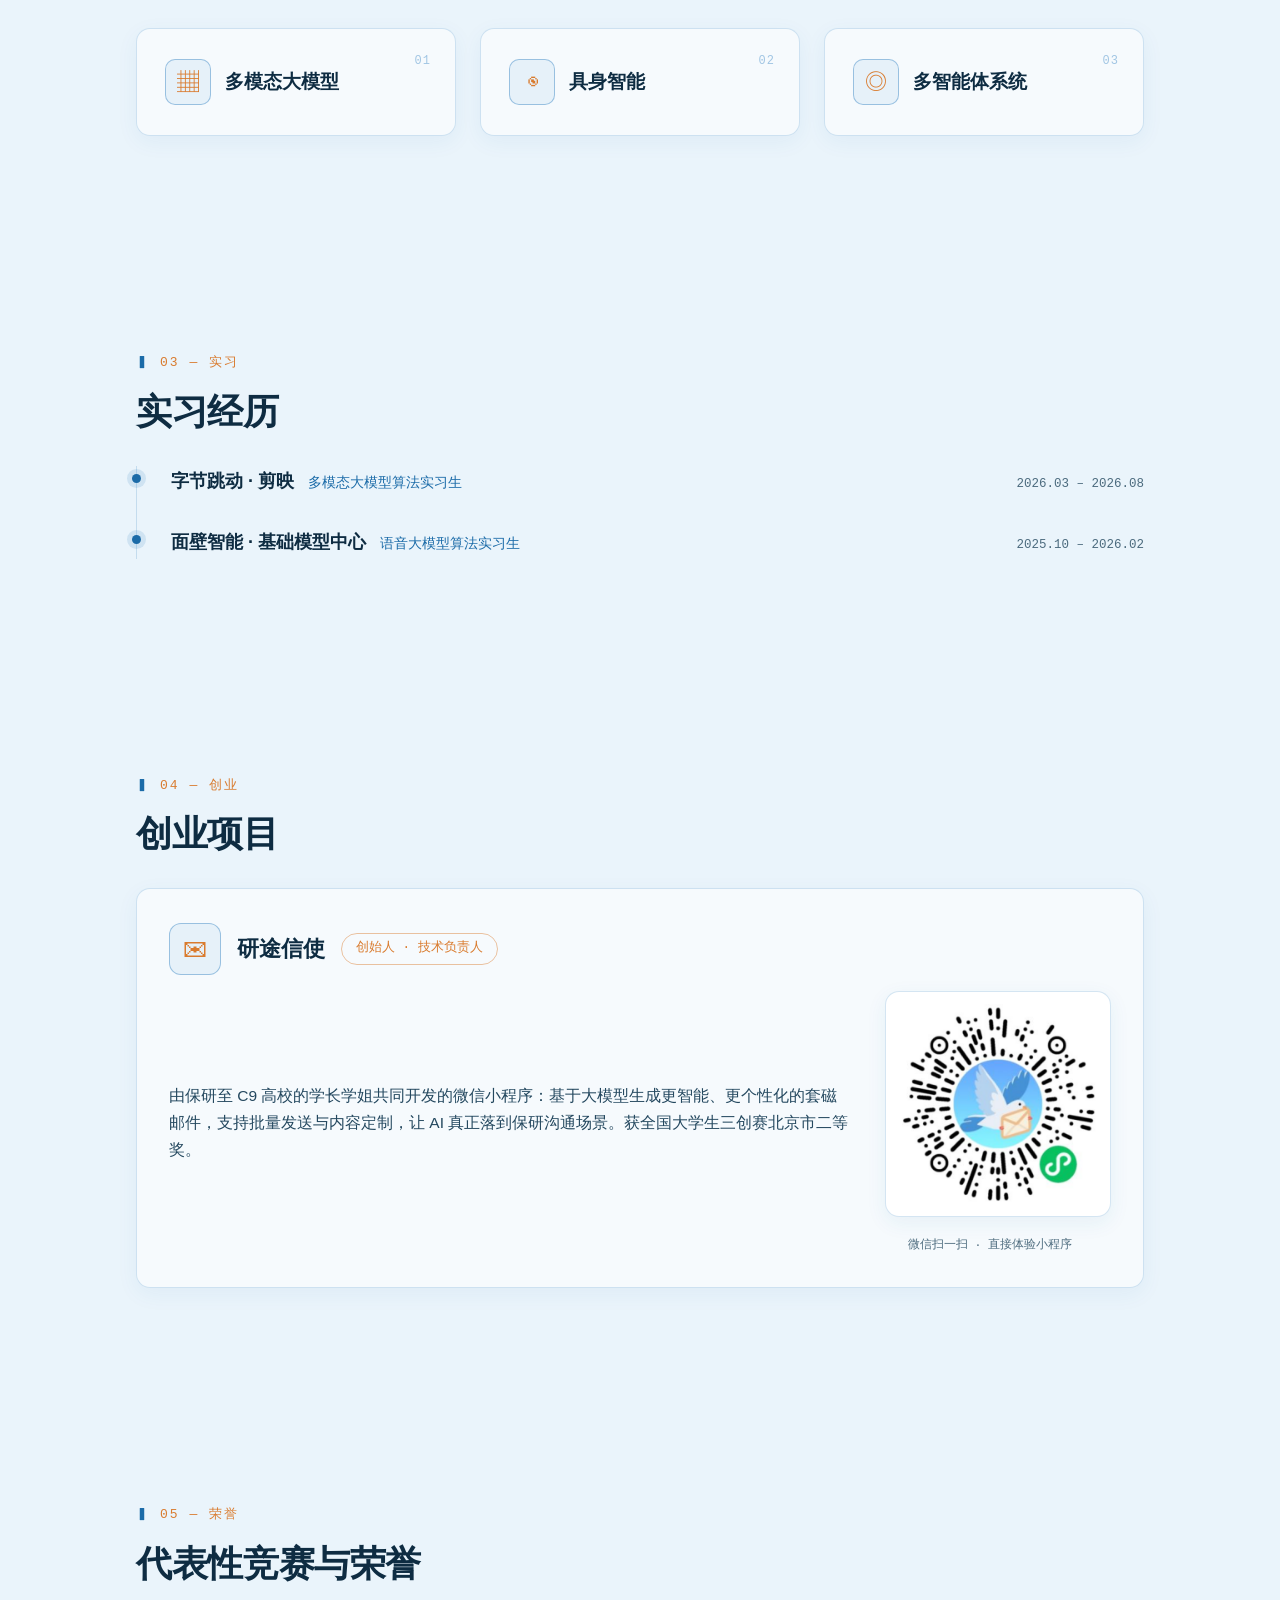
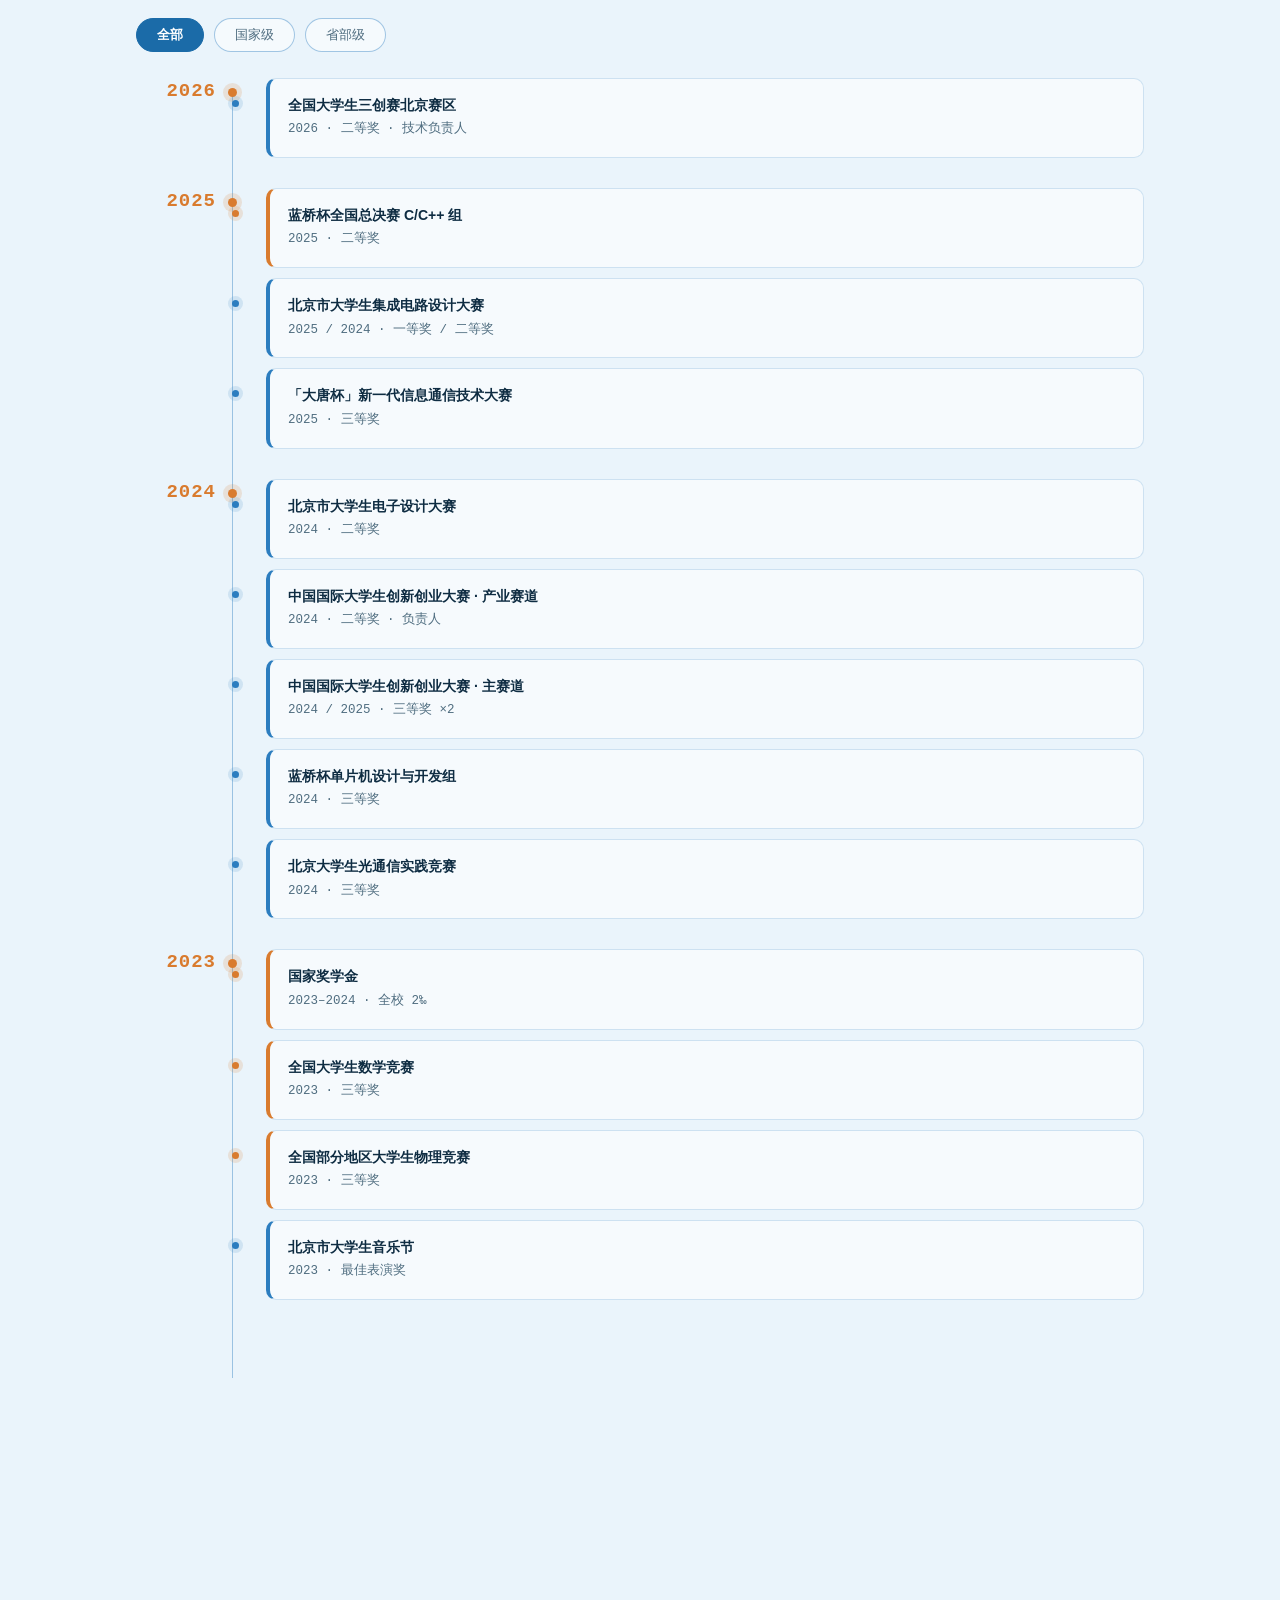
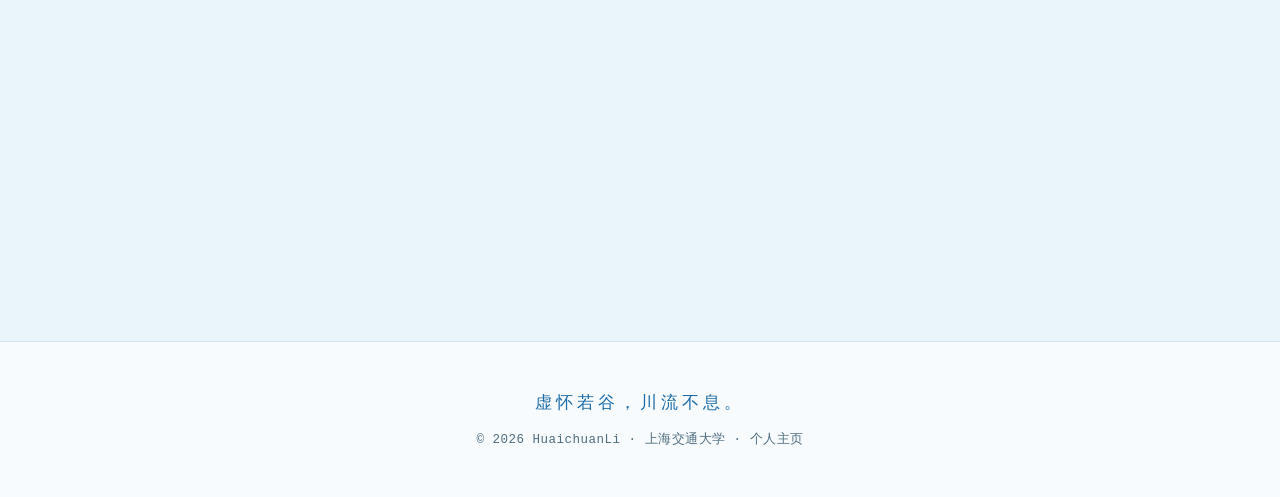
==== commit 503b61d2: "竞赛荣誉改为按年份的时间轴，保留筛选与双语" ====
--- a/index.html
+++ b/index.html
@@ -186,21 +186,41 @@
       <button class="filter-btn" data-filter="national" aria-pressed="false"><span class="zh">国家级</span><span class="en">National</span></button>
       <button class="filter-btn" data-filter="provincial" aria-pressed="false"><span class="zh">省部级</span><span class="en">Provincial</span></button>
     </div>
-    <div class="awards-grid" id="awardsGrid">
-      <div class="award award-national reveal"><h4><span class="zh">国家奖学金</span><span class="en">National Scholarship</span></h4><p>2023–2024 · <span class="zh">全校 2‰</span><span class="en">Top 0.2%</span></p></div>
-      <div class="award award-national reveal"><h4><span class="zh">蓝桥杯全国总决赛 C/C++ 组</span><span class="en">Lanqiao Cup National Finals C/C++</span></h4><p>2025 · <span class="zh">二等奖</span><span class="en">2nd Prize</span></p></div>
-      <div class="award award-national reveal"><h4><span class="zh">全国大学生数学竞赛</span><span class="en">National Mathematics Competition</span></h4><p>2023 · <span class="zh">三等奖</span><span class="en">3rd Prize</span></p></div>
-      <div class="award award-national reveal"><h4><span class="zh">全国部分地区大学生物理竞赛</span><span class="en">Regional Physics Competition</span></h4><p>2023 · <span class="zh">三等奖</span><span class="en">3rd Prize</span></p></div>
-      <div class="award award-provincial reveal"><h4><span class="zh">北京市大学生集成电路设计大赛</span><span class="en">Beijing IC Design Contest</span></h4><p>2025 / 2024 · <span class="zh">一等奖 / 二等奖</span><span class="en">1st / 2nd Prize</span></p></div>
-      <div class="award award-provincial reveal"><h4><span class="zh">北京市大学生音乐节</span><span class="en">Beijing College Music Festival</span></h4><p>2023 · <span class="zh">最佳表演奖</span><span class="en">Best Performance</span></p></div>
-      <div class="award award-provincial reveal"><h4><span class="zh">北京市大学生数学竞赛</span><span class="en">Beijing Mathematics Competition</span></h4><p>2023 · <span class="zh">二等奖</span><span class="en">2nd Prize</span></p></div>
-      <div class="award award-provincial reveal"><h4><span class="zh">北京市大学生电子设计大赛</span><span class="en">Beijing Electronic Design Contest</span></h4><p>2024 · <span class="zh">二等奖</span><span class="en">2nd Prize</span></p></div>
-      <div class="award award-provincial reveal"><h4><span class="zh">全国大学生三创赛北京赛区</span><span class="en">"Three Creations" Competition Beijing</span></h4><p>2026 · <span class="zh">二等奖 · 技术负责人</span><span class="en">2nd Prize · Tech Lead</span></p></div>
-      <div class="award award-provincial reveal"><h4><span class="zh">中国国际大学生创新创业大赛 · 产业赛道</span><span class="en">Intl. Innovation Competition · Industry Track</span></h4><p>2024 · <span class="zh">二等奖 · 负责人</span><span class="en">2nd Prize · Lead</span></p></div>
-      <div class="award award-provincial reveal"><h4><span class="zh">中国国际大学生创新创业大赛 · 主赛道</span><span class="en">Intl. Innovation Competition · Main Track</span></h4><p>2024 / 2025 · <span class="zh">三等奖 ×2</span><span class="en">3rd Prize ×2</span></p></div>
-      <div class="award award-provincial reveal"><h4><span class="zh">蓝桥杯单片机设计与开发组</span><span class="en">Lanqiao Cup MCU Development</span></h4><p>2024 · <span class="zh">三等奖</span><span class="en">3rd Prize</span></p></div>
-      <div class="award award-provincial reveal"><h4><span class="zh">「大唐杯」新一代信息通信技术大赛</span><span class="en">"Datang Cup" ICT Contest</span></h4><p>2025 · <span class="zh">三等奖</span><span class="en">3rd Prize</span></p></div>
-      <div class="award award-provincial reveal"><h4><span class="zh">北京大学生光通信实践竞赛</span><span class="en">Beijing Optical Communication Contest</span></h4><p>2024 · <span class="zh">三等奖</span><span class="en">3rd Prize</span></p></div>
+    <div class="awards-timeline" id="awardsGrid">
+      <div class="tl-year-group">
+        <p class="tl-year-label">2026</p>
+        <div class="tl-year-items">
+          <div class="award award-provincial reveal"><h4><span class="zh">全国大学生三创赛北京赛区</span><span class="en">"Three Creations" Competition Beijing</span></h4><p>2026 · <span class="zh">二等奖 · 技术负责人</span><span class="en">2nd Prize · Tech Lead</span></p></div>
+        </div>
+      </div>
+      <div class="tl-year-group">
+        <p class="tl-year-label">2025</p>
+        <div class="tl-year-items">
+          <div class="award award-national reveal"><h4><span class="zh">蓝桥杯全国总决赛 C/C++ 组</span><span class="en">Lanqiao Cup National Finals C/C++</span></h4><p>2025 · <span class="zh">二等奖</span><span class="en">2nd Prize</span></p></div>
+          <div class="award award-provincial reveal"><h4><span class="zh">北京市大学生集成电路设计大赛</span><span class="en">Beijing IC Design Contest</span></h4><p>2025 / 2024 · <span class="zh">一等奖 / 二等奖</span><span class="en">1st / 2nd Prize</span></p></div>
+          <div class="award award-provincial reveal"><h4><span class="zh">「大唐杯」新一代信息通信技术大赛</span><span class="en">"Datang Cup" ICT Contest</span></h4><p>2025 · <span class="zh">三等奖</span><span class="en">3rd Prize</span></p></div>
+        </div>
+      </div>
+      <div class="tl-year-group">
+        <p class="tl-year-label">2024</p>
+        <div class="tl-year-items">
+          <div class="award award-provincial reveal"><h4><span class="zh">北京市大学生电子设计大赛</span><span class="en">Beijing Electronic Design Contest</span></h4><p>2024 · <span class="zh">二等奖</span><span class="en">2nd Prize</span></p></div>
+          <div class="award award-provincial reveal"><h4><span class="zh">中国国际大学生创新创业大赛 · 产业赛道</span><span class="en">Intl. Innovation Competition · Industry Track</span></h4><p>2024 · <span class="zh">二等奖 · 负责人</span><span class="en">2nd Prize · Lead</span></p></div>
+          <div class="award award-provincial reveal"><h4><span class="zh">中国国际大学生创新创业大赛 · 主赛道</span><span class="en">Intl. Innovation Competition · Main Track</span></h4><p>2024 / 2025 · <span class="zh">三等奖 ×2</span><span class="en">3rd Prize ×2</span></p></div>
+          <div class="award award-provincial reveal"><h4><span class="zh">蓝桥杯单片机设计与开发组</span><span class="en">Lanqiao Cup MCU Development</span></h4><p>2024 · <span class="zh">三等奖</span><span class="en">3rd Prize</span></p></div>
+          <div class="award award-provincial reveal"><h4><span class="zh">北京大学生光通信实践竞赛</span><span class="en">Beijing Optical Communication Contest</span></h4><p>2024 · <span class="zh">三等奖</span><span class="en">3rd Prize</span></p></div>
+        </div>
+      </div>
+      <div class="tl-year-group">
+        <p class="tl-year-label">2023</p>
+        <div class="tl-year-items">
+          <div class="award award-national reveal"><h4><span class="zh">国家奖学金</span><span class="en">National Scholarship</span></h4><p>2023–2024 · <span class="zh">全校 2‰</span><span class="en">Top 0.2%</span></p></div>
+          <div class="award award-national reveal"><h4><span class="zh">全国大学生数学竞赛</span><span class="en">National Mathematics Competition</span></h4><p>2023 · <span class="zh">三等奖</span><span class="en">3rd Prize</span></p></div>
+          <div class="award award-national reveal"><h4><span class="zh">全国部分地区大学生物理竞赛</span><span class="en">Regional Physics Competition</span></h4><p>2023 · <span class="zh">三等奖</span><span class="en">3rd Prize</span></p></div>
+          <div class="award award-provincial reveal"><h4><span class="zh">北京市大学生音乐节</span><span class="en">Beijing College Music Festival</span></h4><p>2023 · <span class="zh">最佳表演奖</span><span class="en">Best Performance</span></p></div>
+          <div class="award award-provincial reveal"><h4><span class="zh">北京市大学生数学竞赛</span><span class="en">Beijing Mathematics Competition</span></h4><p>2023 · <span class="zh">二等奖</span><span class="en">2nd Prize</span></p></div>
+        </div>
+      </div>
     </div>
   </div>
 </section>
--- a/css/style.css
+++ b/css/style.css
@@ -361,7 +361,40 @@
 }
 .filter-btn:hover { color: var(--blue); background: rgba(255, 255, 255, .85); }
 .filter-btn.active { background: var(--blue); border-color: var(--blue); color: #fff; font-weight: 600; }
-.awards-grid { display: grid; grid-template-columns: repeat(3, 1fr); gap: 14px; }
+/* ---- 竞赛荣誉：按年份展开的时间轴 ---- */
+.awards-timeline { position: relative; margin-top: 6px; }
+.awards-timeline::before {
+  content: ""; position: absolute; left: 96px; top: 12px; bottom: 12px;
+  width: 1px; background: var(--line-strong);
+}
+.tl-year-group {
+  display: grid; grid-template-columns: 96px minmax(0, 1fr);
+  gap: 0 34px; position: relative; margin-bottom: 30px;
+}
+.tl-year-group:last-child { margin-bottom: 0; }
+.tl-year-group.hidden { display: none; }
+.tl-year-label {
+  position: relative; margin: 0; padding-right: 16px; text-align: right;
+  font-family: var(--mono); font-size: 19px; font-weight: 700;
+  line-height: 1.4; letter-spacing: 1px; color: var(--amber);
+}
+.tl-year-label::after {
+  content: ""; position: absolute; right: -5px; top: 10px;
+  width: 9px; height: 9px; border-radius: 50%;
+  background: var(--amber); box-shadow: 0 0 0 5px rgba(217, 123, 46, .16);
+}
+.tl-year-items { min-width: 0; }
+.awards-timeline .award { position: relative; margin-bottom: 10px; }
+.awards-timeline .award:last-child { margin-bottom: 0; }
+.awards-timeline .award::before {
+  content: ""; position: absolute; left: -38px; top: 21px;
+  width: 7px; height: 7px; border-radius: 50%;
+  background: var(--teal); box-shadow: 0 0 0 4px rgba(44, 125, 191, .14);
+}
+.awards-timeline .award-national::before {
+  background: var(--amber); box-shadow: 0 0 0 4px rgba(217, 123, 46, .16);
+}
+.awards-timeline .award:hover { transform: translateX(3px); }
 .award {
   background: var(--card); border: 1px solid var(--line);
   border-left: 4px solid var(--teal); border-radius: 10px;
@@ -414,7 +447,6 @@
   .hero-name { justify-content: center; }
   .hero-tagline { margin-left: auto; margin-right: auto; }
   .about-grid, .route-grid, .contact-grid { grid-template-columns: 1fr; }
-  .awards-grid { grid-template-columns: repeat(2, 1fr); }
   .section { padding: 84px 0; }
   .log-time { margin-left: 0; }
   .log-head { justify-content: center; }
@@ -429,7 +461,11 @@
     gap: 26px; transition: right .3s; margin: 0; box-shadow: -8px 0 30px rgba(27, 107, 168, .16);
   }
   .nav-links.open { right: 0; }
-  .awards-grid { grid-template-columns: 1fr; }
+  .awards-timeline::before { left: 52px; }
+  .tl-year-group { grid-template-columns: 52px minmax(0, 1fr); gap: 0 20px; margin-bottom: 24px; }
+  .tl-year-label { font-size: 15px; padding-right: 10px; }
+  .awards-timeline .award::before { left: -24px; top: 19px; }
+  .awards-timeline .award { padding: 13px 14px; }
   .portrait-img { width: 210px; }
   .hero { padding-top: 96px; padding-bottom: 76px; }
   .hero-scroll { margin-top: 34px; }
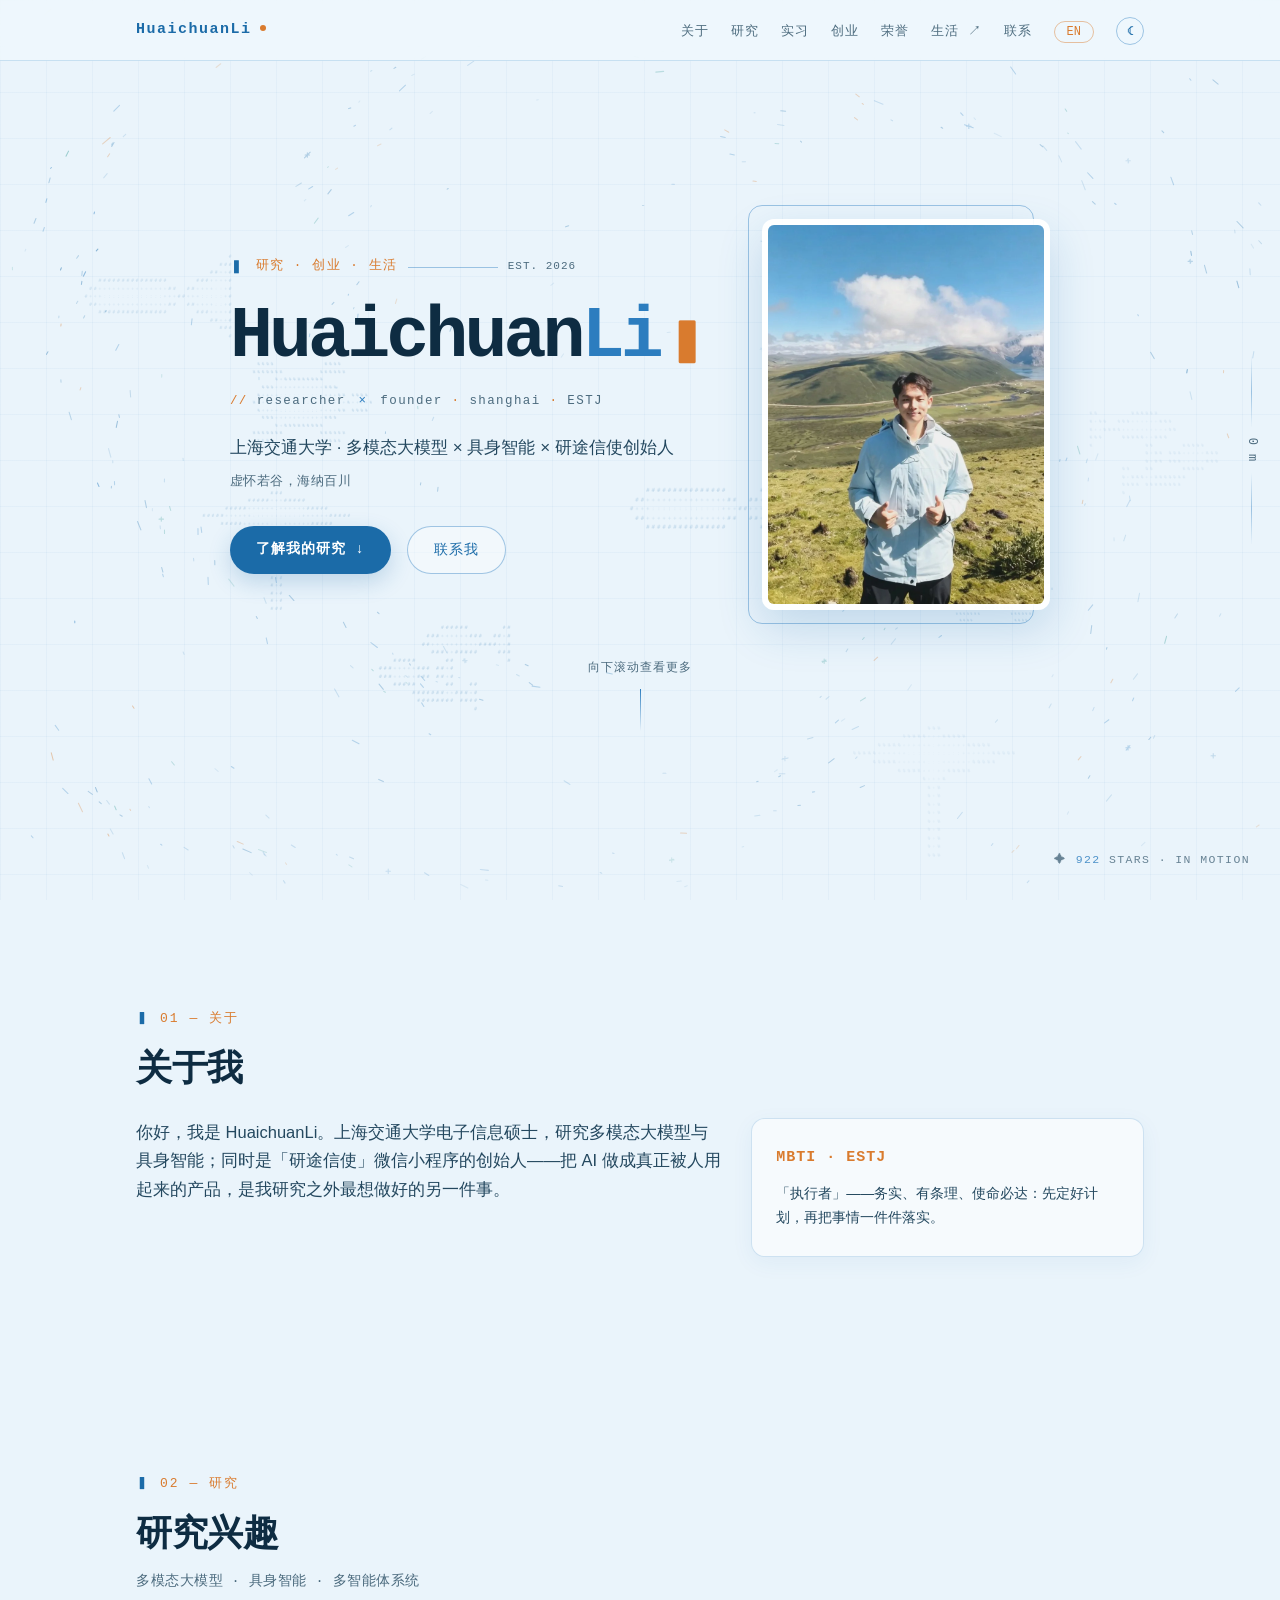
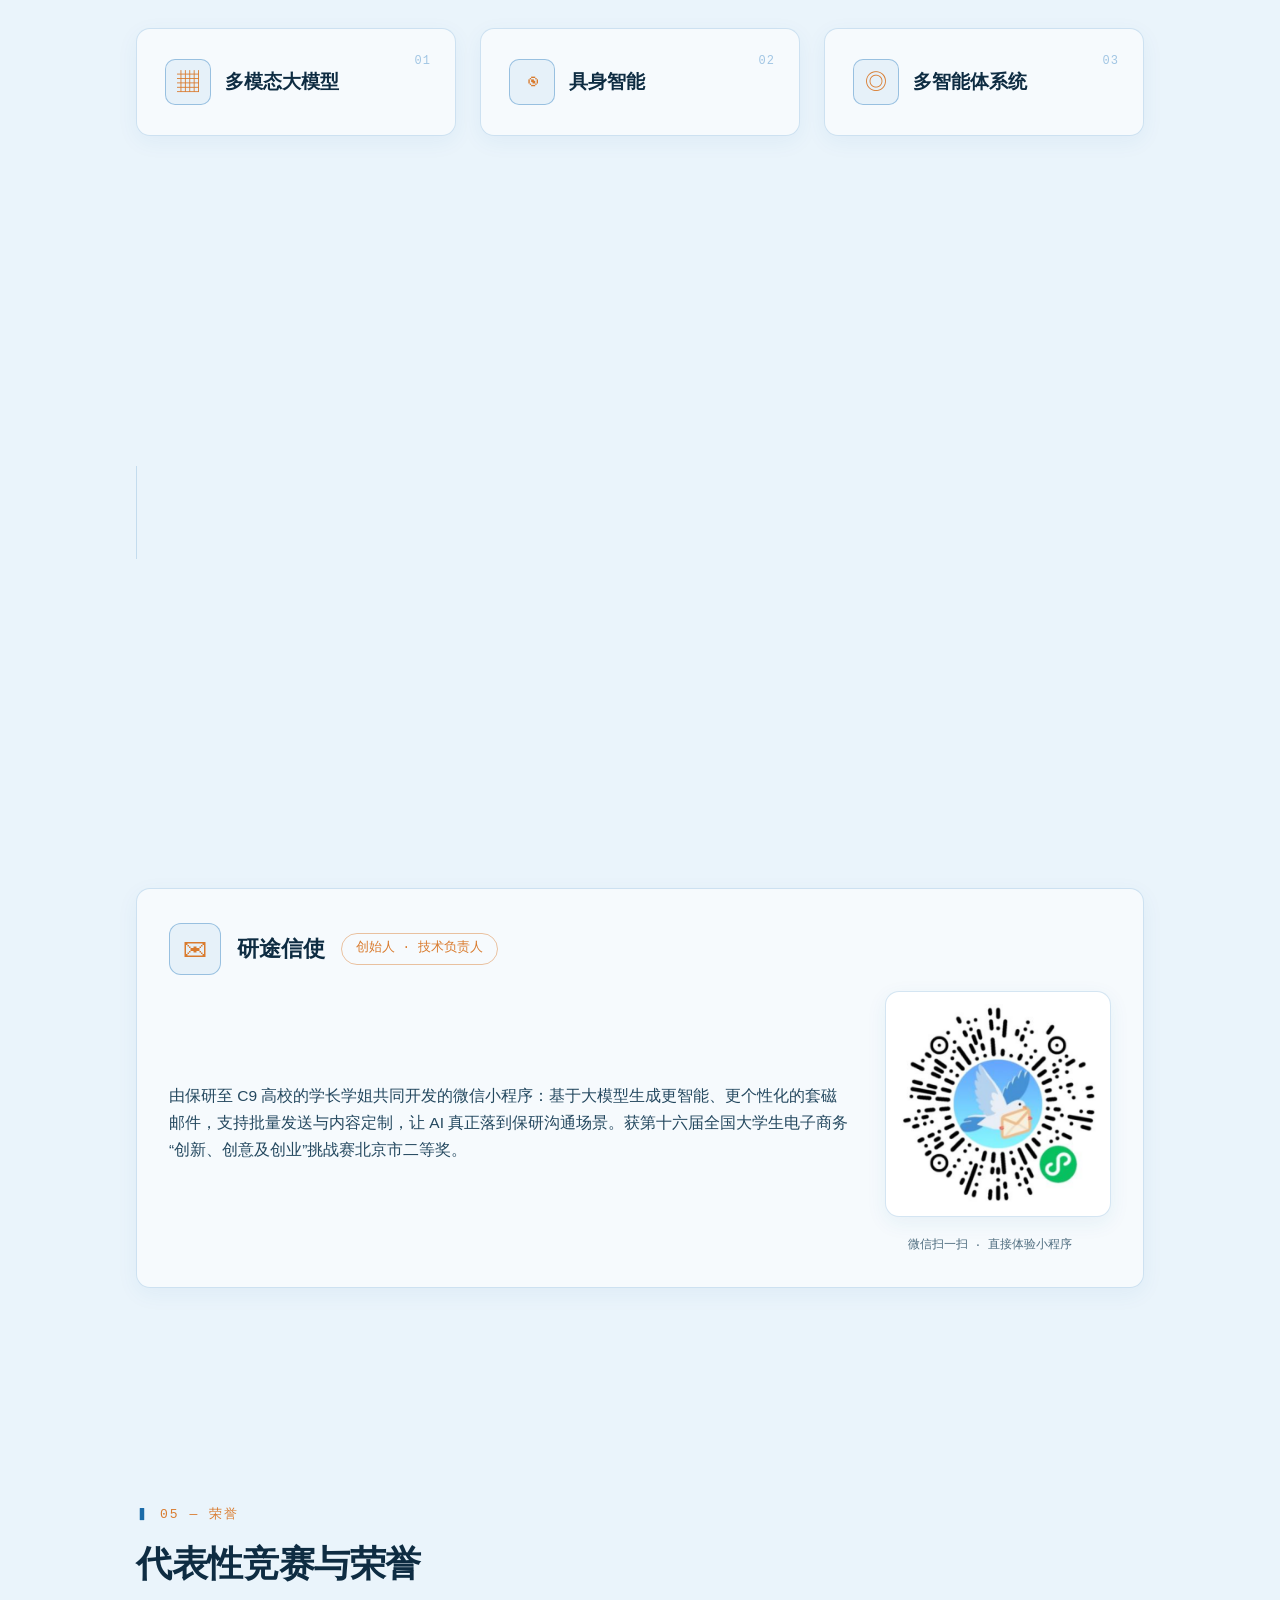
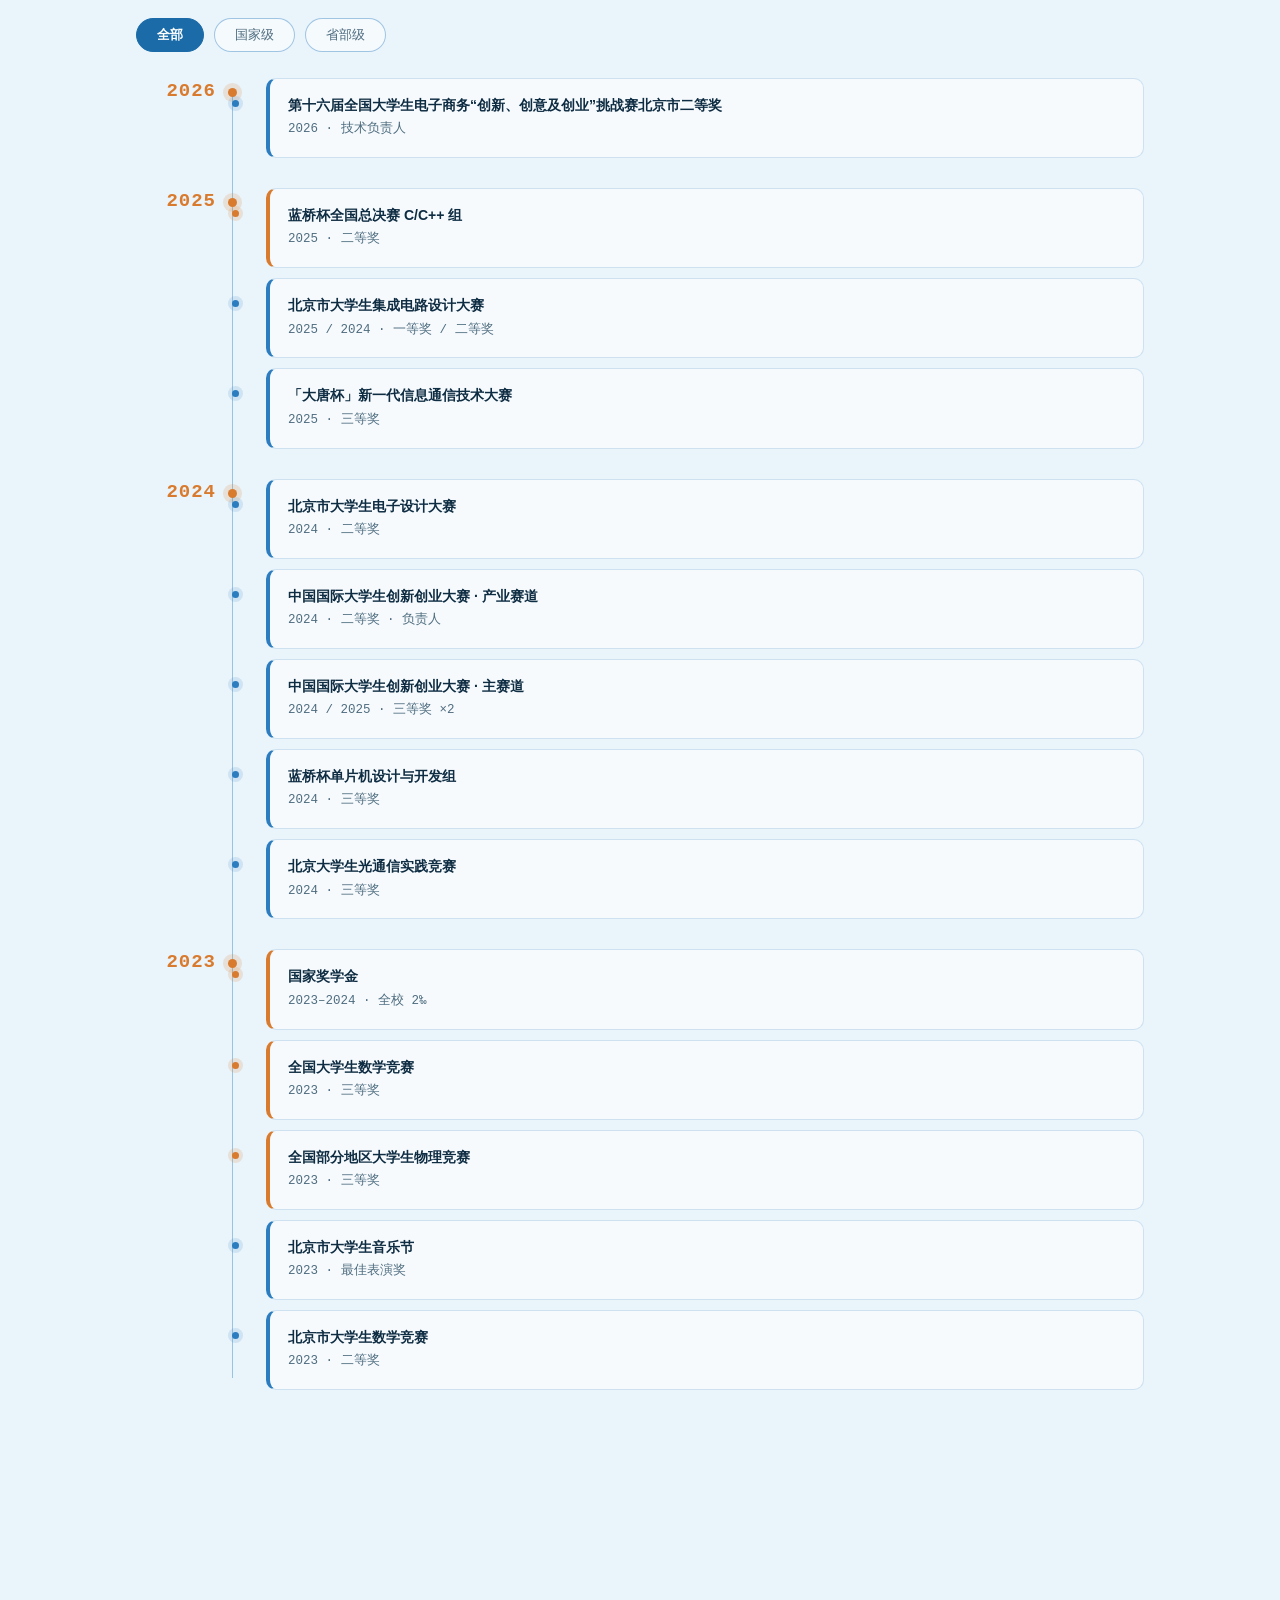
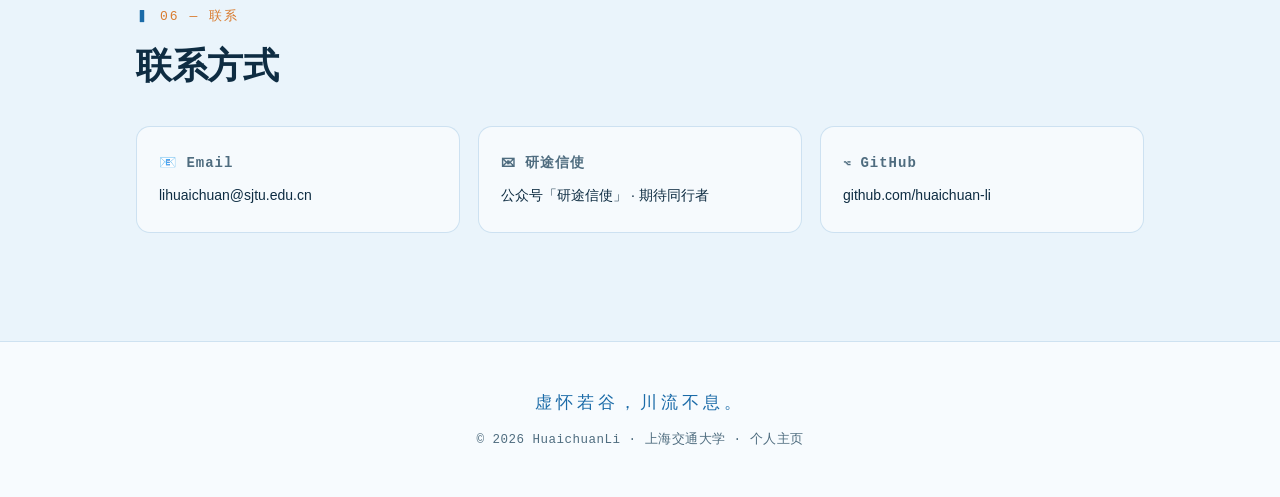
==== commit b3fca7c9: "竞赛名称更正为第十六届全国大学生电子商务挑战赛官方全称" ====
--- a/index.html
+++ b/index.html
@@ -161,7 +161,7 @@
       </div>
       <div class="venture-body">
         <div class="venture-copy">
-          <p><span class="zh">由保研至 C9 高校的学长学姐共同开发的微信小程序：基于大模型生成更智能、更个性化的套磁邮件，支持批量发送与内容定制，让 AI 真正落到保研沟通场景。获全国大学生三创赛北京市二等奖。</span><span class="en">A WeChat mini program built with seniors admitted to C9 universities: LLM-powered, personalized outreach emails with bulk sending and customization — AI landing squarely in the grad-school-admission scenario. National "Three Creations" Competition Beijing Second Prize.</span></p>
+          <p><span class="zh">由保研至 C9 高校的学长学姐共同开发的微信小程序：基于大模型生成更智能、更个性化的套磁邮件，支持批量发送与内容定制，让 AI 真正落到保研沟通场景。获第十六届全国大学生电子商务“创新、创意及创业”挑战赛北京市二等奖。</span><span class="en">A WeChat mini program built with seniors admitted to C9 universities: LLM-powered, personalized outreach emails with bulk sending and customization — AI landing squarely in the grad-school-admission scenario. It won 2nd Prize in Beijing at the 16th National College Student E-Commerce “Innovation, Creativity and Entrepreneurship” Challenge.</span></p>
         </div>
         <figure class="venture-qr">
           <div class="qr-frame">
@@ -190,7 +190,7 @@
       <div class="tl-year-group">
         <p class="tl-year-label">2026</p>
         <div class="tl-year-items">
-          <div class="award award-provincial reveal"><h4><span class="zh">全国大学生三创赛北京赛区</span><span class="en">"Three Creations" Competition Beijing</span></h4><p>2026 · <span class="zh">二等奖 · 技术负责人</span><span class="en">2nd Prize · Tech Lead</span></p></div>
+          <div class="award award-provincial reveal"><h4><span class="zh">第十六届全国大学生电子商务“创新、创意及创业”挑战赛北京市二等奖</span><span class="en">16th National College Student E-Commerce “Innovation, Creativity and Entrepreneurship” Challenge · Beijing 2nd Prize</span></h4><p>2026 · <span class="zh">技术负责人</span><span class="en">Tech Lead</span></p></div>
         </div>
       </div>
       <div class="tl-year-group">
--- a/css/style.css
+++ b/css/style.css
@@ -403,7 +403,7 @@
 .award:hover { transform: translateY(-3px); border-color: var(--line-strong); box-shadow: 0 12px 26px rgba(27, 107, 168, .12); }
 .award-national { border-left-color: var(--amber); }
 .award-provincial { border-left-color: var(--teal); }
-.award h4 { font-size: 14px; font-weight: 700; color: var(--foam); line-height: 1.45; }
+.award h4 { font-size: 14px; font-weight: 700; color: var(--foam); line-height: 1.45; overflow-wrap: break-word; }
 .award p { font-size: 12.5px; color: var(--muted); margin-top: 4px; font-family: var(--mono); }
 .award.hidden { display: none; }
 
